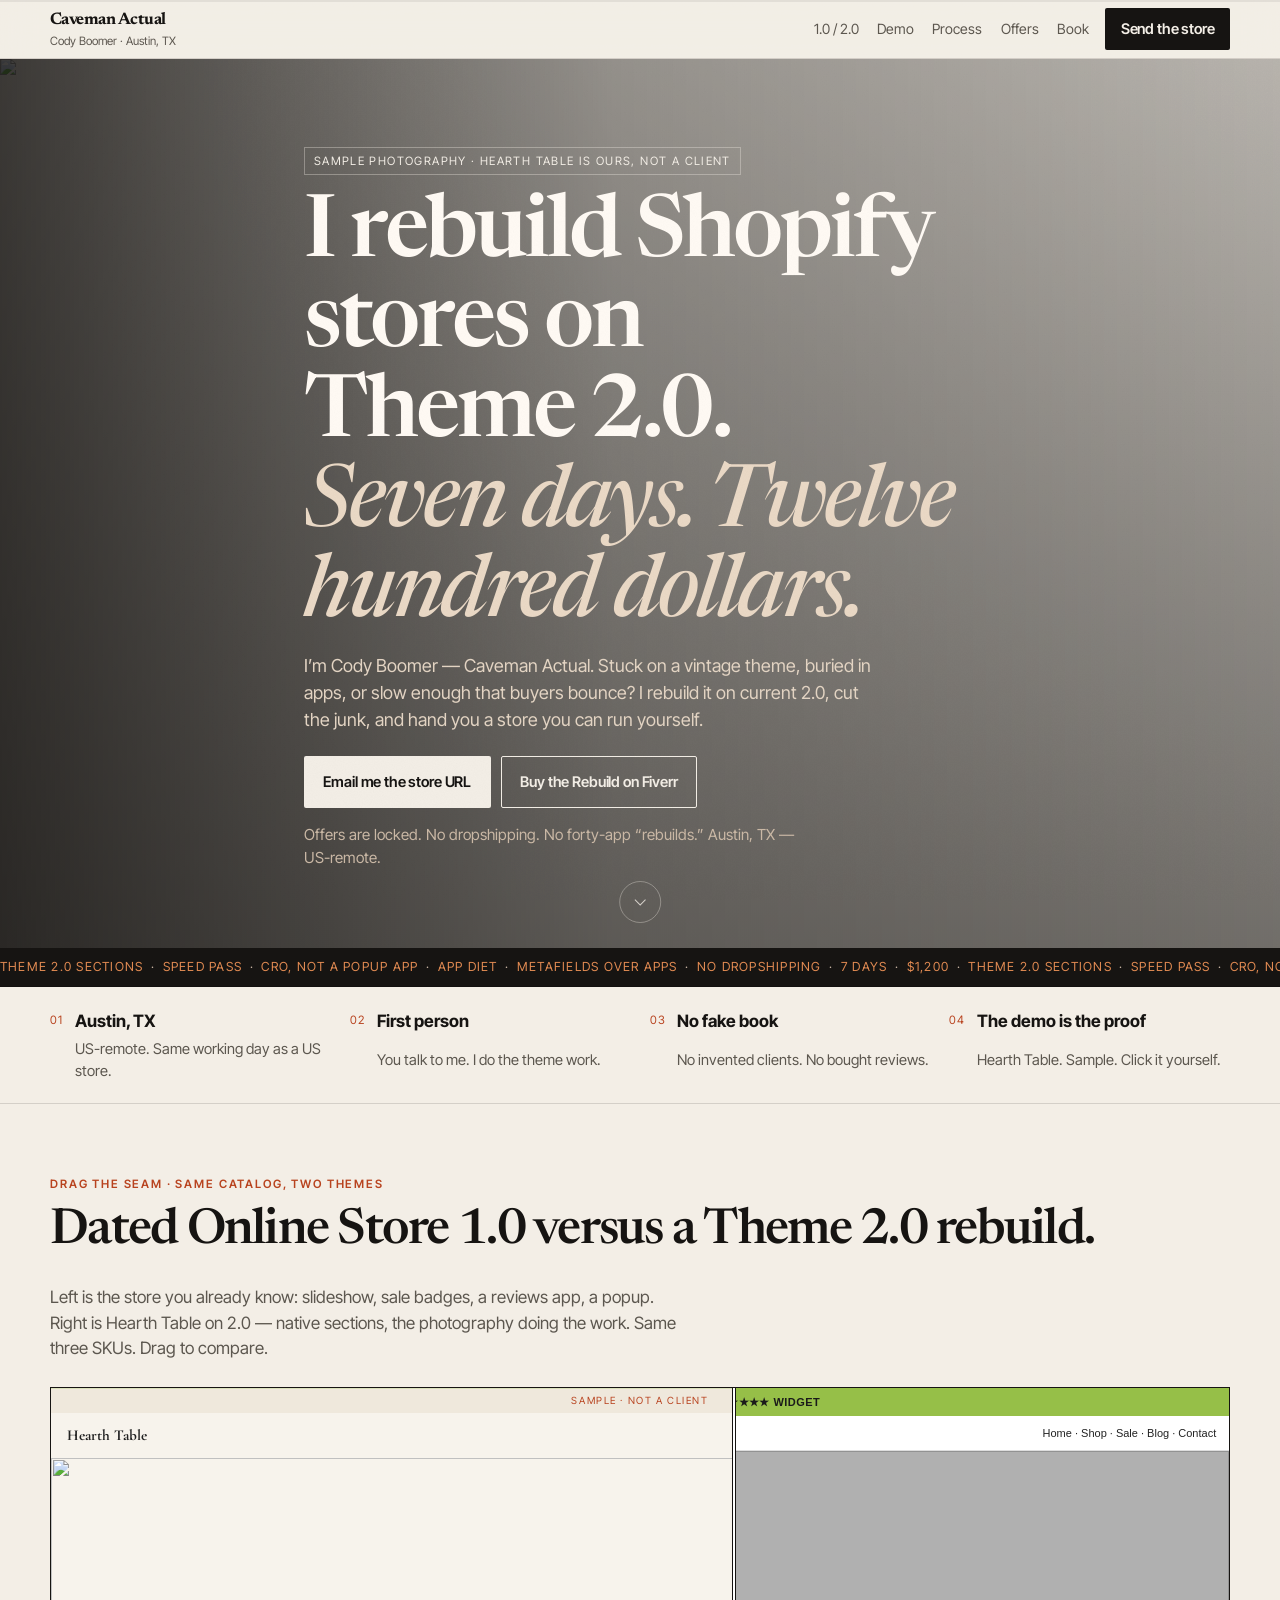
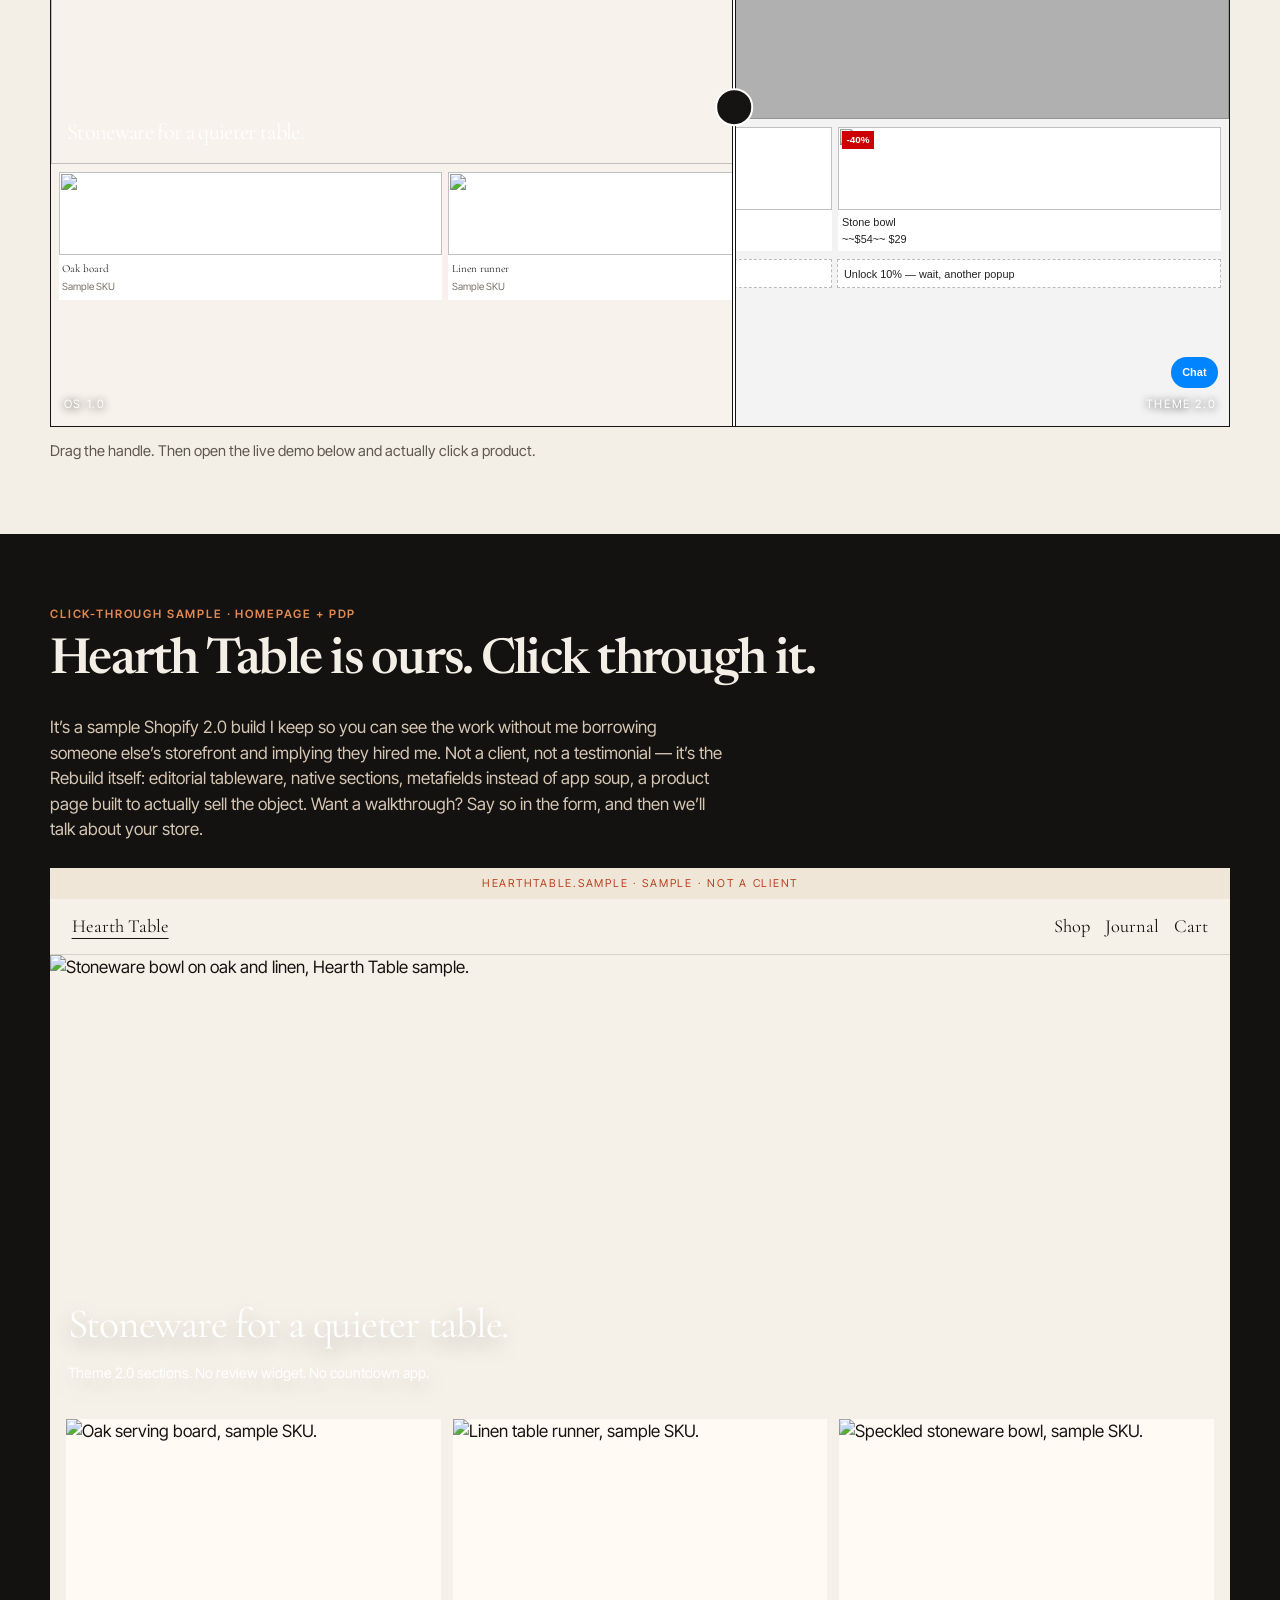
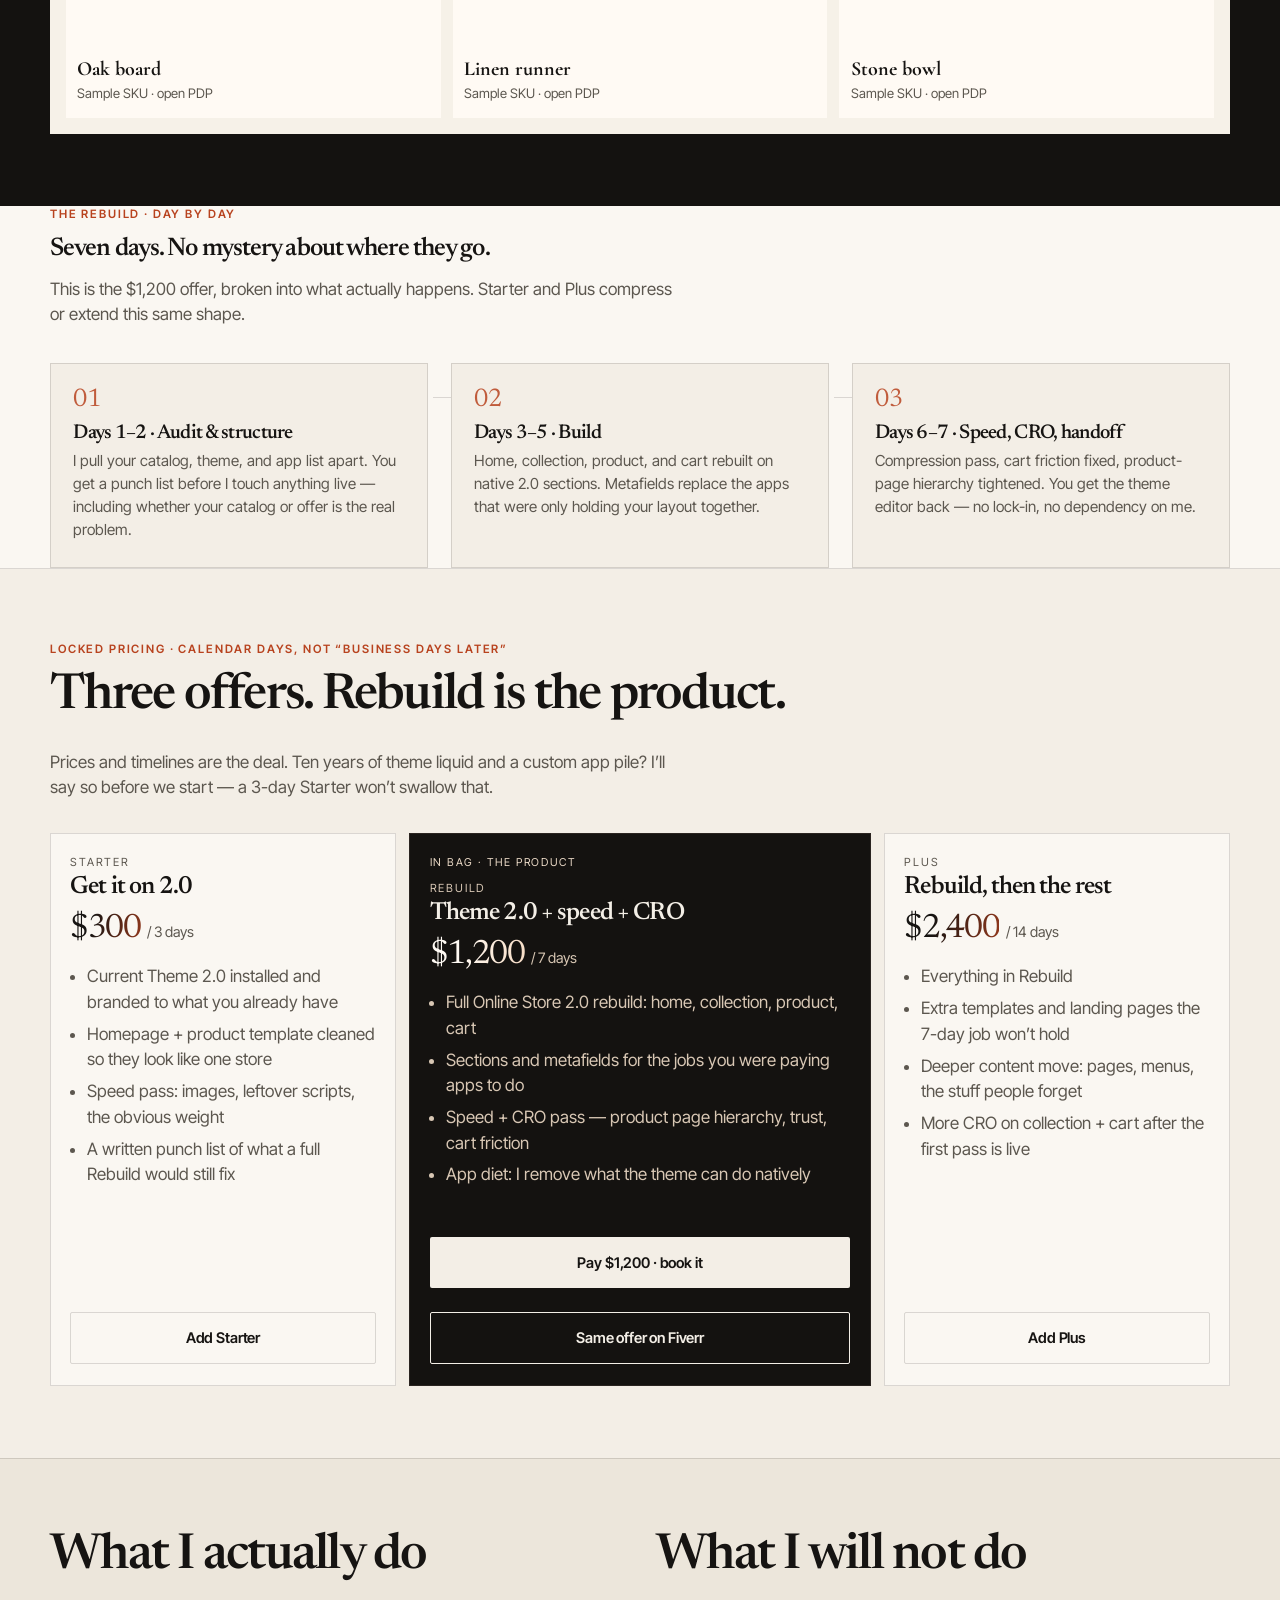
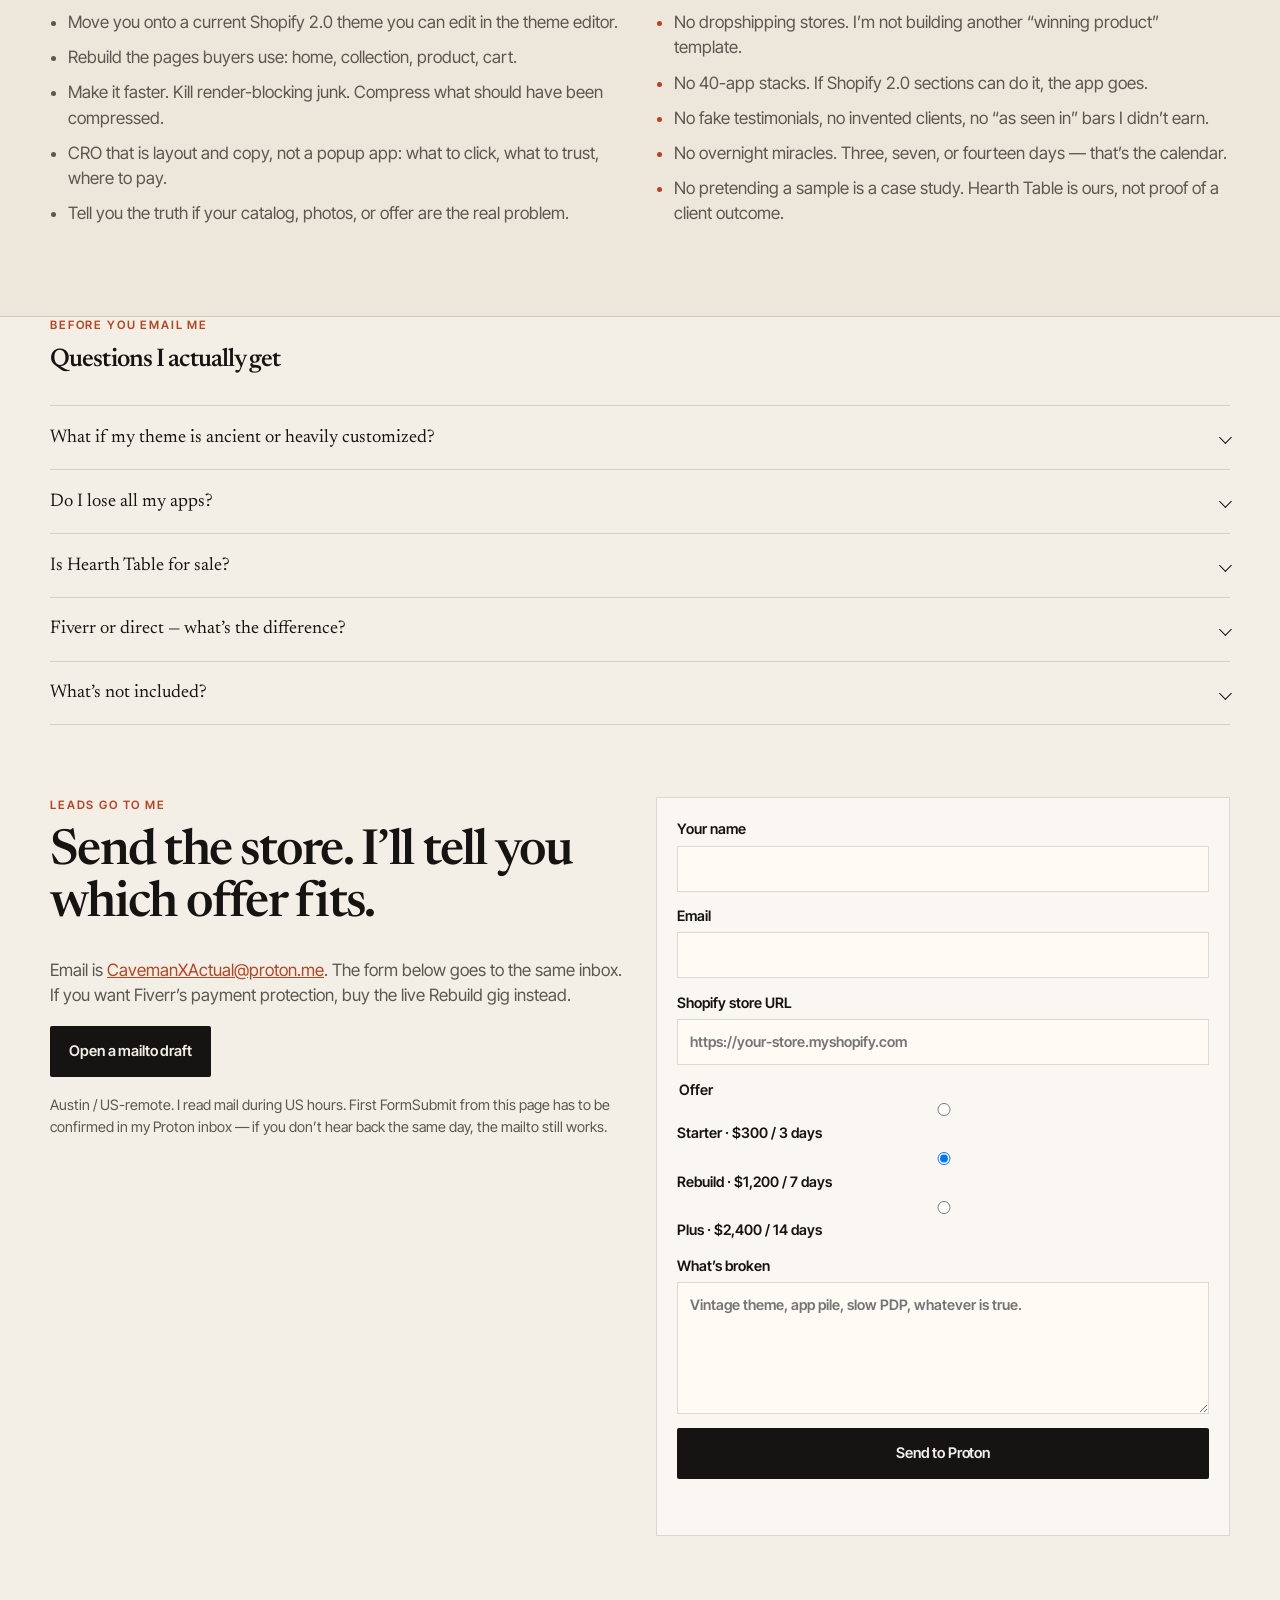
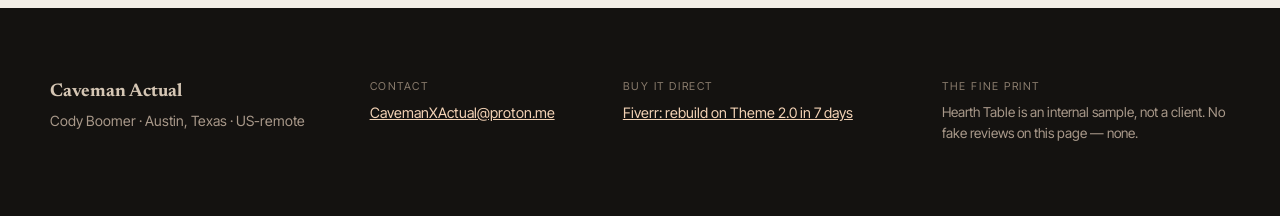
==== index.html @ bfd13c53 "Rebuild landing page: tighten copy, add process/FAQ sections, 2026-style motion and hierarchy - Trim" ====
<!doctype html>
<html lang="en">
  <head>
    <meta charset="UTF-8" />
    <link rel="icon" type="image/svg+xml" href="/favicon.svg" />
    <meta name="viewport" content="width=device-width, initial-scale=1.0" />
    <meta name="theme-color" content="#161412" />
    <link rel="canonical" href="https://whitelight61.github.io/" />
    <meta
      name="description"
      content="Cody Boomer (Caveman Actual) rebuilds Shopify stores on Theme 2.0 from Austin, TX. Starter $300 / 3 days. Rebuild $1,200 / 7 days. Plus $2,400 / 14 days. US-remote."
    />
    <meta name="author" content="Cody Boomer" />
    <meta property="og:title" content="Shopify 2.0 rebuild in 7 days — Cody Boomer" />
    <meta
      property="og:description"
      content="I rebuild Shopify stores on Theme 2.0. Austin / US-remote. Rebuild is $1,200 in 7 days. No dropshipping. No 40-app stacks."
    />
    <meta property="og:type" content="website" />
    <meta property="og:url" content="https://whitelight61.github.io/" />
    <meta property="og:image" content="https://whitelight61.github.io/hearth/hero.jpg" />
    <meta name="twitter:card" content="summary_large_image" />
    <title>Shopify 2.0 rebuild in 7 days — Cody Boomer, Austin</title>
    <link rel="preconnect" href="https://fonts.googleapis.com" />
    <link rel="preconnect" href="https://fonts.gstatic.com" crossorigin />
    <link
      href="https://fonts.googleapis.com/css2?family=Cormorant+Garamond:ital,wght@0,500;0,600;1,500&family=Inter+Tight:ital,wght@0,400;0,500;0,600;0,700;1,400&family=Newsreader:opsz,wght@6..72,480;6..72,560;6..72,650&display=swap"
      rel="stylesheet"
    />
    <script type="module" crossorigin src="/assets/index-PAcFCk8H.js"></script>
    <link rel="stylesheet" crossorigin href="/assets/index-B7Bv2wqq.css" />
    <script type="application/ld+json">
      {
        "@context": "https://schema.org",
        "@type": "Service",
        "serviceType": "Shopify Theme 2.0 rebuild",
        "provider": {
          "@type": "Person",
          "name": "Cody Boomer",
          "alternateName": "Caveman Actual",
          "url": "https://whitelight61.github.io/",
          "email": "CavemanXActual@proton.me",
          "address": { "@type": "PostalAddress", "addressLocality": "Austin", "addressRegion": "TX", "addressCountry": "US" }
        },
        "areaServed": "US",
        "url": "https://whitelight61.github.io/",
        "offers": [
          { "@type": "Offer", "name": "Starter", "price": "300", "priceCurrency": "USD", "description": "Theme 2.0 install and cleanup, 3 days" },
          { "@type": "Offer", "name": "Rebuild", "price": "1200", "priceCurrency": "USD", "description": "Full Theme 2.0 rebuild with speed and CRO pass, 7 days" },
          { "@type": "Offer", "name": "Plus", "price": "2400", "priceCurrency": "USD", "description": "Rebuild plus extra templates and content migration, 14 days" }
        ]
      }
    </script>
  </head>
  <body>
    <div class="progress-rail" aria-hidden="true"><div class="progress-fill" id="progress-fill"></div></div>
    <a class="skip" href="#work">Skip to offer</a>

    <header class="site-header">
      <div class="wrap header-inner">
        <a class="brand" href="#top">
          <strong>Caveman Actual</strong>
          <span>Cody Boomer · Austin, TX</span>
        </a>
        <nav class="nav" aria-label="Page">
          <a href="#compare" data-spy="compare">1.0 / 2.0</a>
          <a href="#hearth" data-spy="hearth">Demo</a>
          <a href="#process" data-spy="process">Process</a>
          <a href="#offers" data-spy="offers">Offers</a>
          <a href="#book" data-spy="book">Book</a>
        </nav>
        <a class="btn btn-solid header-cta magnetic" href="#book">Send the store</a>
      </div>
    </header>

    <main id="top">
      <section class="hero" id="hero-stage">
        <img
          class="hero-photo"
          src="/hearth/hero.jpg"
          alt="Hearth Table sample: speckled stoneware bowl on an oak board with linen. Our 2.0 rebuild, not a client."
          width="1600"
          height="1066"
          fetchpriority="high"
        />
        <div class="hero-shade" aria-hidden="true"></div>
        <div class="hero-spot" aria-hidden="true"></div>
        <div class="wrap hero-copy">
          <p class="chip">Sample photography · Hearth Table is ours, not a client</p>
          <h1>
            I rebuild Shopify stores on Theme&nbsp;2.0.
            <em>Seven days. Twelve hundred dollars.</em>
          </h1>
          <p class="lede">
            I’m Cody Boomer — Caveman Actual. Stuck on a vintage theme, buried in
            apps, or slow enough that buyers bounce? I rebuild it on current 2.0,
            cut the junk, and hand you a store you can run yourself.
          </p>
          <div class="hero-actions">
            <a class="btn btn-solid magnetic" href="#book">Email me the store URL</a>
            <a
              class="btn btn-ghost magnetic"
              href="https://www.fiverr.com/caveman_actual/rebuild-your-shopify-store-on-theme-20-with-speed-and-cro-in-7-days"
              rel="noopener noreferrer"
              target="_blank"
              >Buy the Rebuild on Fiverr</a
            >
          </div>
          <p class="hero-note">
            Offers are locked. No dropshipping. No forty-app “rebuilds.”
            Austin, TX — US-remote.
          </p>
        </div>
        <button type="button" class="hero-scroll" data-scroll-to="#strip-facts" aria-label="Scroll to facts">
          <span></span>
        </button>
      </section>

      <div class="marquee" aria-hidden="true">
        <div class="marquee-track">
          <span>Theme 2.0 sections</span><span>·</span><span>speed pass</span><span>·</span>
          <span>CRO, not a popup app</span><span>·</span><span>app diet</span><span>·</span>
          <span>metafields over apps</span><span>·</span><span>no dropshipping</span><span>·</span>
          <span>7 days</span><span>·</span><span>$1,200</span><span>·</span>
          <span>Theme 2.0 sections</span><span>·</span><span>speed pass</span><span>·</span>
          <span>CRO, not a popup app</span><span>·</span><span>app diet</span><span>·</span>
          <span>metafields over apps</span><span>·</span><span>no dropshipping</span><span>·</span>
          <span>7 days</span><span>·</span><span>$1,200</span><span>·</span>
        </div>
      </div>

      <section id="strip-facts" class="strip rise" aria-label="Facts">
        <div class="wrap strip-grid">
          <p><strong>Austin, TX</strong><span>US-remote. Same working day as a US store.</span></p>
          <p><strong>First person</strong><span>You talk to me. I do the theme work.</span></p>
          <p><strong>No fake book</strong><span>No invented clients. No bought reviews.</span></p>
          <p><strong>The demo is the proof</strong><span>Hearth Table. Sample. Click it yourself.</span></p>
        </div>
      </section>

      <section id="compare" class="compare rise">
        <div class="wrap">
          <p class="eyebrow">Drag the seam · same catalog, two themes</p>
          <h2>Dated Online Store 1.0 versus a Theme 2.0 rebuild.</h2>
          <p class="section-lede">
            Left is the store you already know: slideshow, sale badges, a reviews
            app, a popup. Right is Hearth Table on 2.0 — native sections, the
            photography doing the work. Same three SKUs. Drag to compare.
          </p>
        </div>

        <div class="wrap">
          <div class="split-frame" id="split-frame" style="--pos: 58%">
            <div class="pane pane-old" aria-hidden="true">
              <div class="os1">
                <div class="os1-marquee">FREE SHIPPING · SALE · INSTALL OUR APP · ★★★★★ WIDGET</div>
                <div class="os1-bar">
                  <b>HEARTH TABLE</b>
                  <span>Home · Shop · Sale · Blog · Contact</span>
                </div>
                <div class="os1-slide">
                  <img src="/hearth/hero.jpg" alt="" width="1600" height="1066" loading="lazy" />
                  <div class="os1-slide-copy">
                    <p>BIGGEST SALE OF THE YEAR</p>
                    <button type="button" tabindex="-1">SHOP NOW</button>
                  </div>
                  <span class="os1-dots">● ○ ○</span>
                </div>
                <div class="os1-grid">
                  <figure><img src="/hearth/board.jpg" alt="" width="800" height="533" loading="lazy" /><i>SALE</i><figcaption>Oak board<br />~~$88~~ $49</figcaption></figure>
                  <figure><img src="/hearth/runner.jpg" alt="" width="800" height="533" loading="lazy" /><i>SALE</i><figcaption>Linen runner<br />~~$64~~ $32</figcaption></figure>
                  <figure><img src="/hearth/bowl.jpg" alt="" width="720" height="720" loading="lazy" /><i>-40%</i><figcaption>Stone bowl<br />~~$54~~ $29</figcaption></figure>
                </div>
                <div class="os1-apps">
                  <div class="os1-reviews">★★★★★ Reviews app</div>
                  <div class="os1-count">Sale ends in 00:00:00</div>
                  <div class="os1-popup">Unlock 10% — wait, another popup</div>
                </div>
                <div class="os1-chat" aria-hidden="true">Chat</div>
              </div>
            </div>
            <div class="pane pane-new" aria-hidden="true">
              <div class="os2">
                <div class="os2-sample">SAMPLE · NOT A CLIENT</div>
                <div class="os2-bar">
                  <b>Hearth Table</b>
                  <span>Shop · Journal · Cart</span>
                </div>
                <div class="os2-hero">
                  <img src="/hearth/hero.jpg" alt="" width="1600" height="1066" loading="lazy" />
                  <p>Stoneware for a quieter table.</p>
                </div>
                <div class="os2-grid">
                  <figure><img src="/hearth/board.jpg" alt="" width="800" height="533" loading="lazy" /><figcaption>Oak board<span>Sample SKU</span></figcaption></figure>
                  <figure><img src="/hearth/runner.jpg" alt="" width="800" height="533" loading="lazy" /><figcaption>Linen runner<span>Sample SKU</span></figcaption></figure>
                  <figure><img src="/hearth/bowl.jpg" alt="" width="720" height="720" loading="lazy" /><figcaption>Stone bowl<span>Sample SKU</span></figcaption></figure>
                </div>
              </div>
            </div>
            <input
              id="split-range"
              type="range"
              min="8"
              max="92"
              value="58"
              aria-label="Reveal Theme 2.0 over a dated Online Store 1.0 layout"
            />
            <div class="split-grip" aria-hidden="true"></div>
            <p class="split-tags"><span>OS 1.0</span><span>Theme 2.0</span></p>
          </div>
          <p class="split-hint">Drag the handle. Then open the live demo below and actually click a product.</p>
        </div>
      </section>

      <section id="hearth" class="demo rise">
        <div class="wrap demo-head">
          <p class="eyebrow">Click-through sample · homepage + PDP</p>
          <h2>Hearth Table is ours. Click through it.</h2>
          <p>
            It’s a sample Shopify 2.0 build I keep so you can see the work without
            me borrowing someone else’s storefront and implying they hired me. Not
            a client, not a testimonial — it’s the Rebuild itself: editorial
            tableware, native sections, metafields instead of app soup, a product
            page built to actually sell the object. Want a walkthrough? Say so in
            the form, and then we’ll talk about your store.
          </p>
        </div>

        <div class="wrap">
          <div class="ht" id="ht-stage">
            <div class="ht-chrome">
              <p class="ht-flag">hearthtable.sample · SAMPLE · NOT A CLIENT</p>
              <div class="ht-nav">
                <button type="button" class="is-on" data-ht="home" data-ht-nav="home">Hearth Table</button>
                <div>
                  <button type="button" data-ht="home" data-ht-nav="home">Shop</button>
                  <span>Journal</span>
                  <span>Cart</span>
                </div>
              </div>
            </div>

            <div class="ht-view is-on" data-view="home">
              <div class="ht-home-hero">
                <img src="/hearth/hero.jpg" alt="Stoneware bowl on oak and linen, Hearth Table sample." width="1600" height="1066" loading="lazy" />
                <div>
                  <p>Stoneware for a quieter table.</p>
                  <small>Theme 2.0 sections. No review widget. No countdown app.</small>
                </div>
              </div>
              <div class="ht-cards">
                <button type="button" class="ht-card" data-ht="board">
                  <img src="/hearth/board.jpg" alt="Oak serving board, sample SKU." width="800" height="533" loading="lazy" />
                  <b>Oak board</b>
                  <em>Sample SKU · open PDP</em>
                </button>
                <button type="button" class="ht-card" data-ht="runner">
                  <img src="/hearth/runner.jpg" alt="Linen table runner, sample SKU." width="800" height="533" loading="lazy" />
                  <b>Linen runner</b>
                  <em>Sample SKU · open PDP</em>
                </button>
                <button type="button" class="ht-card" data-ht="bowl">
                  <img src="/hearth/bowl.jpg" alt="Speckled stoneware bowl, sample SKU." width="720" height="720" loading="lazy" />
                  <b>Stone bowl</b>
                  <em>Sample SKU · open PDP</em>
                </button>
              </div>
            </div>

            <div class="ht-view" data-view="board">
              <button type="button" class="ht-back" data-ht="home">← Shop</button>
              <div class="ht-pdp">
                <div class="ht-gallery">
                  <img src="/hearth/board.jpg" alt="Oak serving board, sample." width="800" height="533" loading="lazy" />
                  <img src="/hearth/detail.jpg" alt="Oak grain against linen, sample detail." width="800" height="533" loading="lazy" />
                </div>
                <div class="ht-buy">
                  <p class="ht-flag">Sample SKU · not for sale</p>
                  <h3>Oak board</h3>
                  <p>Thick pale oak. Oil finish. The object, then the linen, then the table — metafields for material and care instead of an app.</p>
                  <button type="button" class="btn btn-solid" data-ht-cart>Add to cart</button>
                </div>
              </div>
            </div>

            <div class="ht-view" data-view="runner">
              <button type="button" class="ht-back" data-ht="home">← Shop</button>
              <div class="ht-pdp">
                <div class="ht-gallery">
                  <img src="/hearth/runner.jpg" alt="Linen runner, sample." width="800" height="533" loading="lazy" />
                  <img src="/hearth/detail.jpg" alt="Linen weave, sample detail." width="800" height="533" loading="lazy" />
                </div>
                <div class="ht-buy">
                  <p class="ht-flag">Sample SKU · not for sale</p>
                  <h3>Linen runner</h3>
                  <p>Oatmeal flax, a visible weave, hemmed. A 2.0 section, not a page-builder block with six apps hanging off it.</p>
                  <button type="button" class="btn btn-solid" data-ht-cart>Add to cart</button>
                </div>
              </div>
            </div>

            <div class="ht-view" data-view="bowl">
              <button type="button" class="ht-back" data-ht="home">← Shop</button>
              <div class="ht-pdp">
                <div class="ht-gallery">
                  <img src="/hearth/bowl.jpg" alt="Speckled stoneware bowl, sample." width="720" height="720" loading="lazy" />
                  <img src="/hearth/detail.jpg" alt="Glaze detail, sample." width="800" height="533" loading="lazy" />
                </div>
                <div class="ht-buy">
                  <p class="ht-flag">Sample SKU · not for sale</p>
                  <h3>Stone bowl</h3>
                  <p>Ash glaze, iron specks, a rim you can feel. Product page hierarchy without a reviews app or a fake countdown.</p>
                  <button type="button" class="btn btn-solid" data-ht-cart>Add to cart</button>
                </div>
              </div>
            </div>
            <p class="ht-note" id="ht-note" hidden></p>
          </div>
        </div>
      </section>

      <section id="process" class="process rise">
        <div class="wrap">
          <p class="eyebrow">The Rebuild · day by day</p>
          <h2>Seven days. No mystery about where they go.</h2>
          <p class="section-lede">
            This is the $1,200 offer, broken into what actually happens. Starter
            and Plus compress or extend this same shape.
          </p>
        </div>
        <div class="wrap">
          <ol class="steps">
            <li class="step">
              <span class="step-n">01</span>
              <h3>Days 1–2 · Audit &amp; structure</h3>
              <p>I pull your catalog, theme, and app list apart. You get a punch list before I touch anything live — including whether your catalog or offer is the real problem.</p>
            </li>
            <li class="step">
              <span class="step-n">02</span>
              <h3>Days 3–5 · Build</h3>
              <p>Home, collection, product, and cart rebuilt on native 2.0 sections. Metafields replace the apps that were only holding your layout together.</p>
            </li>
            <li class="step">
              <span class="step-n">03</span>
              <h3>Days 6–7 · Speed, CRO, handoff</h3>
              <p>Compression pass, cart friction fixed, product-page hierarchy tightened. You get the theme editor back — no lock-in, no dependency on me.</p>
            </li>
          </ol>
        </div>
      </section>

      <section id="offers" class="offers rise">
        <div class="wrap">
          <p class="eyebrow">Locked pricing · calendar days, not “business days later”</p>
          <h2>Three offers. Rebuild is the product.</h2>
          <p class="section-lede">
            Prices and timelines are the deal. Ten years of theme liquid and a
            custom app pile? I’ll say so before we start — a 3-day Starter won’t
            swallow that.
          </p>

          <div class="bag">
            <article class="sku" data-offer="Starter · $300 / 3 days">
              <header>
                <p class="sku-kicker">Starter</p>
                <h3>Get it on 2.0</h3>
                <p class="price"><span>$300</span><small>/ 3 days</small></p>
              </header>
              <ul>
                <li>Current Theme 2.0 installed and branded to what you already have</li>
                <li>Homepage + product template cleaned so they look like one store</li>
                <li>Speed pass: images, leftover scripts, the obvious weight</li>
                <li>A written punch list of what a full Rebuild would still fix</li>
              </ul>
              <a class="btn btn-line" href="#book" data-offer="Starter · $300 / 3 days">Add Starter</a>
            </article>

            <article class="sku is-picked" id="work" data-offer="Rebuild · $1,200 / 7 days">
              <p class="sku-badge">In bag · the product</p>
              <header>
                <p class="sku-kicker">Rebuild</p>
                <h3>Theme 2.0 + speed + CRO</h3>
                <p class="price"><span>$1,200</span><small>/ 7 days</small></p>
              </header>
              <ul>
                <li>Full Online Store 2.0 rebuild: home, collection, product, cart</li>
                <li>Sections and metafields for the jobs you were paying apps to do</li>
                <li>Speed + CRO pass — product page hierarchy, trust, cart friction</li>
                <li>App diet: I remove what the theme can do natively</li>
              </ul>
              <div class="sku-pay">
                <a class="btn btn-solid magnetic" href="#book" data-offer="Rebuild · $1,200 / 7 days">Pay $1,200 · book it</a>
                <a
                  class="btn btn-ghost"
                  href="https://www.fiverr.com/caveman_actual/rebuild-your-shopify-store-on-theme-20-with-speed-and-cro-in-7-days"
                  rel="noopener noreferrer"
                  target="_blank"
                  >Same offer on Fiverr</a
                >
              </div>
            </article>

            <article class="sku" data-offer="Plus · $2,400 / 14 days">
              <header>
                <p class="sku-kicker">Plus</p>
                <h3>Rebuild, then the rest</h3>
                <p class="price"><span>$2,400</span><small>/ 14 days</small></p>
              </header>
              <ul>
                <li>Everything in Rebuild</li>
                <li>Extra templates and landing pages the 7-day job won’t hold</li>
                <li>Deeper content move: pages, menus, the stuff people forget</li>
                <li>More CRO on collection + cart after the first pass is live</li>
              </ul>
              <a class="btn btn-line" href="#book" data-offer="Plus · $2,400 / 14 days">Add Plus</a>
            </article>
          </div>
        </div>
      </section>

      <section class="rules rise">
        <div class="wrap rules-grid">
          <div>
            <h2>What I actually do</h2>
            <ul class="plain">
              <li>Move you onto a current Shopify 2.0 theme you can edit in the theme editor.</li>
              <li>Rebuild the pages buyers use: home, collection, product, cart.</li>
              <li>Make it faster. Kill render-blocking junk. Compress what should have been compressed.</li>
              <li>CRO that is layout and copy, not a popup app: what to click, what to trust, where to pay.</li>
              <li>Tell you the truth if your catalog, photos, or offer are the real problem.</li>
            </ul>
          </div>
          <div>
            <h2>What I will not do</h2>
            <ul class="plain no">
              <li>No dropshipping stores. I’m not building another “winning product” template.</li>
              <li>No 40-app stacks. If Shopify 2.0 sections can do it, the app goes.</li>
              <li>No fake testimonials, no invented clients, no “as seen in” bars I didn’t earn.</li>
              <li>No overnight miracles. Three, seven, or fourteen days — that’s the calendar.</li>
              <li>No pretending a sample is a case study. Hearth Table is ours, not proof of a client outcome.</li>
            </ul>
          </div>
        </div>
      </section>

      <section id="faq" class="faq rise">
        <div class="wrap">
          <p class="eyebrow">Before you email me</p>
          <h2>Questions I actually get</h2>
          <div class="faq-list">
            <details class="faq-item">
              <summary><span>What if my theme is ancient or heavily customized?</span><i aria-hidden="true"></i></summary>
              <p>Say so in the form. If it’s a decade of custom liquid and legacy apps, Starter won’t cover it — I’ll tell you that up front and point you at Plus, or tell you honestly to walk.</p>
            </details>
            <details class="faq-item">
              <summary><span>Do I lose all my apps?</span><i aria-hidden="true"></i></summary>
              <p>Only the ones the 2.0 theme can do natively — sliders, basic upsells, layout hacks. Anything doing real work, like subscriptions or live inventory, stays exactly where it is.</p>
            </details>
            <details class="faq-item">
              <summary><span>Is Hearth Table for sale?</span><i aria-hidden="true"></i></summary>
              <p>No. It’s our internal sample, not a live store. Click through it all you want — you can’t check out with the bowl.</p>
            </details>
            <details class="faq-item">
              <summary><span>Fiverr or direct — what’s the difference?</span><i aria-hidden="true"></i></summary>
              <p>Same price, same work, same seven days. Fiverr gives you their payment protection and messaging. Direct means the email goes straight to my Proton inbox and we skip Fiverr’s order flow.</p>
            </details>
            <details class="faq-item">
              <summary><span>What’s not included?</span><i aria-hidden="true"></i></summary>
              <p>New photography, copywriting, or a custom app I’d have to build from scratch. I rebuild the theme layer — home, collection, product, cart — and cut what’s slowing it down.</p>
            </details>
          </div>
        </div>
      </section>

      <section id="book" class="book rise">
        <div class="wrap book-grid">
          <div>
            <p class="eyebrow">Leads go to me</p>
            <h2>Send the store. I’ll tell you which offer fits.</h2>
            <p class="section-lede">
              Email is
              <a href="mailto:CavemanXActual@proton.me?subject=Shopify%202.0%20rebuild%20lead"
                >CavemanXActual@proton.me</a
              >.
              The form below goes to the same inbox. If you want Fiverr’s payment
              protection, buy the live Rebuild gig instead.
            </p>
            <p>
              <a
                class="btn btn-solid"
                href="mailto:CavemanXActual@proton.me?subject=Shopify%202.0%20rebuild%20lead&body=Name%3A%0AStore%20URL%3A%0AOffer%3A%20Rebuild%20%241%2C200%20%2F%207%20days%0AWhat%27s%20broken%3A%0A"
                >Open a mailto draft</a
              >
            </p>
            <p class="fine">
              Austin / US-remote. I read mail during US hours. First FormSubmit from this
              page has to be confirmed in my Proton inbox — if you don’t hear back the
              same day, the mailto still works.
            </p>
          </div>

          <form
            class="lead-form"
            id="lead-form"
            action="https://formsubmit.co/CavemanXActual@proton.me"
            method="POST"
          >
            <input type="hidden" name="_subject" value="Shopify 2.0 rebuild lead" />
            <input type="hidden" name="_template" value="table" />
            <input type="hidden" name="_captcha" value="false" />
            <input type="hidden" name="_honey" tabindex="-1" autocomplete="off" class="hp" />
            <input type="text" name="_gotcha" class="hp" tabindex="-1" autocomplete="off" aria-hidden="true" />

            <label>
              Your name
              <input type="text" name="name" required maxlength="120" autocomplete="name" />
            </label>
            <label>
              Email
              <input type="email" name="email" required maxlength="200" autocomplete="email" />
            </label>
            <label>
              Shopify store URL
              <input
                type="url"
                name="store_url"
                required
                maxlength="300"
                placeholder="https://your-store.myshopify.com"
                inputmode="url"
              />
            </label>
            <fieldset>
              <legend>Offer</legend>
              <label class="choice"
                ><input type="radio" name="offer" value="Starter · $300 / 3 days" /> Starter · $300 / 3 days</label
              >
              <label class="choice"
                ><input type="radio" name="offer" value="Rebuild · $1,200 / 7 days" checked />
                Rebuild · $1,200 / 7 days</label
              >
              <label class="choice"
                ><input type="radio" name="offer" value="Plus · $2,400 / 14 days" /> Plus · $2,400 / 14 days</label
              >
            </fieldset>
            <label>
              What’s broken
              <textarea
                name="whats_broken"
                required
                maxlength="2000"
                rows="5"
                placeholder="Vintage theme, app pile, slow PDP, whatever is true."
              ></textarea>
            </label>
            <button class="btn btn-solid magnetic" type="submit">Send to Proton</button>
            <p class="form-status" id="form-status" role="status" aria-live="polite"></p>
          </form>
        </div>
      </section>
    </main>

    <footer class="site-footer">
      <div class="wrap footer-grid">
        <div class="footer-brand">
          <strong>Caveman Actual</strong>
          <p>Cody Boomer · Austin, Texas · US-remote</p>
        </div>
        <div class="footer-col">
          <p class="footer-h">Contact</p>
          <a href="mailto:CavemanXActual@proton.me">CavemanXActual@proton.me</a>
        </div>
        <div class="footer-col">
          <p class="footer-h">Buy it direct</p>
          <a
            href="https://www.fiverr.com/caveman_actual/rebuild-your-shopify-store-on-theme-20-with-speed-and-cro-in-7-days"
            rel="noopener noreferrer"
            target="_blank"
            >Fiverr: rebuild on Theme 2.0 in 7 days</a
          >
        </div>
        <div class="footer-col">
          <p class="footer-h">The fine print</p>
          <p class="footer-fine">Hearth Table is an internal sample, not a client. No fake reviews on this page — none.</p>
        </div>
      </div>
    </footer>

    <div class="dock">
      <a href="#book">Book · $1,200</a>
      <a
        href="https://www.fiverr.com/caveman_actual/rebuild-your-shopify-store-on-theme-20-with-speed-and-cro-in-7-days"
        rel="noopener noreferrer"
        target="_blank"
        >Fiverr</a
      >
    </div>
  </body>
</html>
---- assets/index-B7Bv2wqq.css ----
:root{--ink:#161412;--muted:#5c574f;--paper:#f3eee6;--sheet:#faf7f2;--line:#16141224;--accent:#b8431f;--accent-2:#d1562c;--invert:#141210;--invert-fg:#f3eee6;--serif:"Newsreader", "Iowan Old Style", Palatino, serif;--sans:"Inter Tight", system-ui, sans-serif;--ht:"Cormorant Garamond", Palatino, serif;--wrap:1180px}*{box-sizing:border-box}html{scroll-behavior:smooth}body{color:var(--ink);background:var(--paper);font-family:var(--sans);text-rendering:optimizelegibility;margin:0;font-size:17px;line-height:1.5}img{max-width:100%;height:auto;display:block}a{color:inherit}button,input,textarea{font:inherit}h1,h2,h3{font-family:var(--serif);letter-spacing:-.035em;margin:0 0 .55em;font-weight:560;line-height:1.04}p,ul{margin:0 0 1em}.wrap{width:min(calc(100% - 2rem), var(--wrap));margin-inline:auto}.skip{background:var(--ink);color:var(--paper);z-index:30;padding:.5rem .8rem;position:absolute;top:-3rem;left:.75rem}.skip:focus{top:.75rem}.eyebrow{letter-spacing:.16em;text-transform:uppercase;color:var(--accent);margin-bottom:.8rem;font-size:.72rem;font-weight:600}.section-lede{max-width:40rem;color:var(--muted)}.chip{letter-spacing:.12em;text-transform:uppercase;border:1px solid #f3eee659;margin-bottom:1rem;padding:.28rem .55rem;font-size:.72rem;display:inline-block}.btn{letter-spacing:-.01em;cursor:pointer;color:inherit;background:0 0;border:1px solid #0000;border-radius:2px;justify-content:center;align-items:center;gap:.4rem;padding:.85rem 1.15rem;font-size:.92rem;font-weight:600;text-decoration:none;display:inline-flex}.btn-solid{background:var(--ink);color:var(--paper)}.btn-solid:hover{background:#000}.btn-ghost{border-color:currentColor}.btn-line{border-color:var(--line)}.btn-line:hover{border-color:var(--ink)}.site-header{z-index:20;background:color-mix(in srgb, var(--paper) 86%, transparent);-webkit-backdrop-filter:blur(16px);backdrop-filter:blur(16px);border-bottom:1px solid var(--line);position:sticky;top:0}.header-inner{align-items:center;gap:1rem;min-height:3.6rem;display:flex}.brand{flex-direction:column;min-width:0;text-decoration:none;display:flex}.brand strong{font-family:var(--serif);letter-spacing:-.03em;font-size:1.05rem}.brand span{color:var(--muted);font-size:.72rem}.nav{gap:1.15rem;margin-left:auto;font-size:.88rem;display:none}.nav a{color:var(--muted);text-decoration:none}.nav a:hover{color:var(--ink)}.header-cta{margin-left:auto;padding:.55rem .9rem}@media (width>=840px){.nav{display:flex}.header-cta{margin-left:0}}.hero{min-height:min(92vh,58rem);color:var(--paper);align-items:end;display:grid;position:relative;overflow:hidden}.hero-photo{object-fit:cover;object-position:68% 50%;width:100%;height:100%;position:absolute;inset:0}.hero-shade{background:linear-gradient(90deg,#141210c7 0%,#14121047 48%,#14121014 100%),linear-gradient(#14121033,#1412108c);position:absolute;inset:0}.hero-copy{max-width:42rem;padding:5.5rem 0 4rem;position:relative}.hero h1{color:#fffaf4;margin-bottom:.8rem;font-size:clamp(2.6rem,7.2vw,5.4rem)}.hero h1 em{color:#ead9c6;font-style:italic;font-weight:480;display:block}.lede{color:#e4d5c4;max-width:36rem;font-size:1.12rem}.hero-actions{flex-wrap:wrap;gap:.65rem;margin:1.4rem 0 1rem;display:flex}.hero .btn-solid{background:var(--paper);color:var(--ink)}.hero .btn-ghost{color:var(--paper)}.hero-note{color:#cbb9a6;max-width:32rem;font-size:.95rem}.strip{border-bottom:1px solid var(--line)}.strip-grid{counter-reset:n;gap:1.2rem;padding:1.35rem 0;display:grid}.strip-grid p{grid-template-columns:auto 1fr;gap:.2rem .75rem;margin:0;display:grid}.strip-grid p:before{counter-increment:n;content:counter(n, decimal-leading-zero);letter-spacing:.08em;color:var(--accent);padding-top:.2rem;font-size:.72rem}.strip-grid strong,.strip-grid span{grid-column:2}.strip-grid span{color:var(--muted);font-size:.92rem}@media (width>=800px){.strip-grid{grid-template-columns:repeat(4,1fr)}}.compare,.demo,.offers,.rules,.book{padding:4.5rem 0}.compare h2,.demo h2,.offers h2,.rules h2,.book h2{font-size:clamp(1.9rem,4vw,3.1rem)}.split-frame{--pos:58%;border:1px solid var(--ink);background:#1a1714;height:min(72vh,40rem);margin-top:1.6rem;position:relative;overflow:hidden}.pane{pointer-events:none;position:absolute;inset:0;overflow:hidden}.pane-new{clip-path:inset(0 calc(100% - var(--pos)) 0 0)}.split-frame input[type=range]{opacity:0;cursor:ew-resize;z-index:5;width:100%;height:100%;margin:0;position:absolute;inset:0}.split-grip{top:0;bottom:0;left:var(--pos);z-index:4;pointer-events:none;background:#fff;width:2px;position:absolute;transform:translate(-1px);box-shadow:0 0 0 1px #141210}.split-grip:after{content:"";background:var(--ink);border:2px solid #fff;border-radius:50%;width:2.1rem;height:2.1rem;position:absolute;top:50%;left:50%;transform:translate(-50%,-50%)}.split-tags{z-index:4;pointer-events:none;letter-spacing:.14em;text-transform:uppercase;color:#fff;text-shadow:0 1px 8px #000;justify-content:space-between;margin:0;font-size:.72rem;display:flex;position:absolute;bottom:.8rem;left:.8rem;right:.8rem}.split-hint{color:var(--muted);margin:.8rem 0 0;font-size:.92rem}.os1,.os2{color:#222;background:#fff;height:100%;font-size:11px}.os1{background:#f3f3f3;font-family:Arial,Helvetica,sans-serif}.os1-marquee{color:#1a1a1a;text-align:center;letter-spacing:.04em;background:#96bf48;padding:.35rem;font-weight:700}.os1-bar{background:#fff;border-bottom:1px solid #ddd;justify-content:space-between;padding:.55rem .8rem;display:flex}.os1-slide{height:42%;position:relative;overflow:hidden}.os1-slide img{object-fit:cover;filter:contrast(1.15)saturate(1.2);width:100%;height:100%}.os1-slide-copy{text-align:center;color:#fff;letter-spacing:.08em;background:#00000047;place-content:center;font-weight:800;display:grid;position:absolute;inset:0}.os1-slide-copy button{background:#96bf48;border:0;margin:.4rem auto 0;padding:.35rem .8rem;font-weight:800}.os1-dots{color:#fff;position:absolute;bottom:.4rem;left:50%;transform:translate(-50%)}.os1-grid,.os2-grid{grid-template-columns:repeat(3,1fr);gap:.4rem;padding:.5rem;display:grid}.os1-grid figure,.os2-grid figure{background:#fff;margin:0;position:relative}.os1-grid img,.os2-grid img{object-fit:cover;width:100%;height:5.2rem}.os1-grid i{color:#fff;background:#c00;padding:.1rem .28rem;font-size:.62rem;font-style:normal;font-weight:800;position:absolute;top:.25rem;left:.25rem}.os1-grid figcaption{padding:.25rem;font-size:.68rem}.os1-apps{gap:.35rem;padding:0 .5rem .5rem;font-size:.68rem;display:flex}.os1-reviews,.os1-count,.os1-popup{background:#fff;border:1px dashed #bbb;flex:1;padding:.35rem}.os1-chat{color:#fff;background:#0084ff;border-radius:999px;padding:.45rem .7rem;font-weight:700;position:absolute;bottom:2.4rem;right:.7rem}.os2{font-family:var(--ht);background:#f7f3ec}.os2-sample{text-align:center;font-family:var(--sans);letter-spacing:.16em;color:var(--accent);background:#efe8dc;padding:.3rem;font-size:.62rem}.os2-bar{justify-content:space-between;padding:.7rem 1rem;font-size:.95rem;display:flex}.os2-hero{height:48%;position:relative;overflow:hidden}.os2-hero img{object-fit:cover;width:100%;height:100%}.os2-hero p{color:#fff;letter-spacing:-.03em;margin:0;font-size:1.4rem;position:absolute;bottom:1rem;left:1rem}.os2-grid figcaption{flex-direction:column;gap:.1rem;padding:.35rem .2rem;display:flex}.os2-grid span{font-family:var(--sans);color:#7a7368;font-size:.62rem}.demo{background:var(--invert);color:var(--invert-fg)}.demo .eyebrow{color:#e08a52}.demo-head p{color:#d5c6b4;max-width:42rem}.ht{color:var(--ink);view-transition-name:hearth;background:#f6f1e8;margin-top:1.6rem}.ht-chrome{border-bottom:1px solid var(--line)}.ht-flag{text-align:center;letter-spacing:.16em;text-transform:uppercase;color:var(--accent);background:#efe6d8;margin:0;padding:.45rem;font-size:.68rem}.ht-nav{font-family:var(--ht);justify-content:space-between;align-items:center;padding:.85rem 1rem;font-size:1.15rem;display:flex}.ht-nav button,.ht-nav span{color:inherit;cursor:pointer;background:0 0;border:0;padding:0 .35rem}.ht-nav button.is-on{text-underline-offset:.3em;text-decoration:underline}.ht-view{display:none}.ht-view.is-on{display:block}.ht-home-hero{position:relative}.ht-home-hero img{object-fit:cover;width:100%;max-height:28rem}.ht-home-hero div{color:#fff;text-shadow:0 8px 24px #0006;position:absolute;bottom:1.1rem;left:1.1rem}.ht-home-hero p{font-family:var(--ht);letter-spacing:-.03em;margin:0 0 .25rem;font-size:clamp(1.6rem,4vw,2.6rem)}.ht-cards{gap:.75rem;padding:1rem;display:grid}@media (width>=800px){.ht-cards{grid-template-columns:repeat(3,1fr)}}.ht-card{text-align:left;cursor:pointer;color:inherit;background:#fffaf4;border:0;padding:0}.ht-card img{object-fit:cover;width:100%;height:14rem}.ht-card b,.ht-card em{padding:0 .7rem;display:block}.ht-card b{font-family:var(--ht);padding-top:.7rem;font-size:1.25rem}.ht-card em{color:var(--muted);padding-bottom:.9rem;font-size:.82rem;font-style:normal}.ht-back{cursor:pointer;color:var(--muted);background:0 0;border:0;margin:.8rem 1rem 0}.ht-pdp{gap:1.2rem;padding:.8rem 1rem 1.4rem;display:grid}@media (width>=860px){.ht-pdp{grid-template-columns:1.2fr .8fr;align-items:start}}.ht-gallery{gap:.5rem;display:grid}.ht-gallery img{object-fit:cover;width:100%;max-height:22rem}.ht-buy h3{font-family:var(--ht);font-size:2rem}.ht-note{color:var(--accent);margin:0;padding:.7rem 1rem 1rem;font-size:.92rem}.bag{gap:.85rem;margin-top:2rem;display:grid}@media (width>=980px){.bag{grid-template-columns:.9fr 1.2fr .9fr;align-items:stretch}}.sku{background:var(--sheet);border:1px solid var(--line);cursor:pointer;flex-direction:column;padding:1.25rem 1.2rem 1.35rem;display:flex}.sku header{margin-bottom:.6rem}.sku-kicker{letter-spacing:.16em;text-transform:uppercase;color:var(--muted);margin:0 0 .3rem;font-size:.7rem}.sku h3{margin-bottom:.2rem;font-size:1.55rem}.price{align-items:baseline;gap:.4rem;margin:0;display:flex}.price span{font-family:var(--serif);letter-spacing:-.04em;font-size:2.1rem}.price small{color:var(--muted);font-size:.9rem}.sku ul{color:var(--muted);flex:1;padding-left:1.05rem}.sku li+li{margin-top:.4rem}.sku .btn{margin-top:1rem}.sku-pay{gap:.5rem;margin-top:1rem;display:grid}.sku-badge{letter-spacing:.14em;text-transform:uppercase;color:#ead9c6;margin:0 0 .6rem;font-size:.68rem}.sku.is-picked{background:var(--invert);color:var(--invert-fg);border-color:#2a2420}.sku.is-picked .sku-kicker,.sku.is-picked ul,.sku.is-picked .price small{color:#d8c7b4}.sku.is-picked .btn-ghost{color:var(--invert-fg)}.sku.is-picked .btn-solid{background:var(--paper);color:var(--ink)}.rules{border-block:1px solid var(--line);background:#ece6db}.rules-grid{gap:2rem;display:grid}.plain{color:var(--muted);padding-left:1.1rem}.plain li+li{margin-top:.6rem}.plain.no li::marker{color:var(--accent)}@media (width>=800px){.rules-grid{grid-template-columns:1fr 1fr}}.book a{color:var(--accent)}.book .btn,.book .btn-solid{color:var(--paper)}.fine{color:var(--muted);font-size:.9rem}.lead-form{background:var(--sheet);border:1px solid var(--line);gap:.85rem;padding:1.25rem;display:grid}.lead-form label,.lead-form legend{gap:.35rem;font-size:.9rem;font-weight:600;display:grid}.lead-form input,.lead-form textarea{border:1px solid var(--line);color:var(--ink);background:#fffaf4;border-radius:0;width:100%;padding:.7rem .75rem}.lead-form input:focus,.lead-form textarea:focus{outline:2px solid var(--accent);outline-offset:1px}fieldset{border:0;gap:.35rem;margin:0;padding:0;display:grid}.choice{align-items:center;gap:.45rem;font-weight:500;display:flex}.choice input{width:auto}.hp{opacity:0;width:0;height:0;position:absolute;left:-9999px}.form-status{min-height:1.3em;margin:0}.form-status.ok{color:#2f3b32}.form-status.err{color:#8a2a1a}.lead-form.sent{pointer-events:none;opacity:.72}@media (width>=860px){.book-grid{grid-template-columns:1fr 1fr;align-items:start;gap:2rem;display:grid}}.site-footer{background:var(--invert);color:#d5c6b4;padding:2rem 0 6.2rem;font-size:.9rem}.site-footer a{color:#f3d2b5}.footer-inner p{margin-bottom:.35rem}.dock{left:.7rem;right:.7rem;bottom:max(.7rem, env(safe-area-inset-bottom));z-index:25;grid-template-columns:1.5fr .7fr;gap:.4rem;display:grid;position:fixed}.dock a{text-align:center;letter-spacing:-.02em;padding:.85rem .5rem;font-weight:650;text-decoration:none}.dock a:first-child{background:var(--ink);color:var(--paper)}.dock a:last-child{background:var(--paper);color:var(--ink);border:1px solid var(--ink)}@media (width>=840px){.dock{display:none}.site-footer{padding-bottom:2rem}}@keyframes rise{0%{opacity:0;transform:translateY(22px)}to{opacity:1;transform:none}}@supports (animation-timeline:view()){.rise{animation:.8s both rise;animation-timeline:view();animation-range:entry cover 32%}}@media (prefers-reduced-motion:reduce){html{scroll-behavior:auto}.rise{animation:none}.hero-photo{transform:none}}::view-transition-old(hearth){animation-duration:.32s}::view-transition-new(hearth){animation-duration:.32s}

/* --- 2026 pass: texture, motion, hierarchy --- */
html{background:var(--paper)}
body{position:relative}
body::before{content:"";pointer-events:none;z-index:1;opacity:.05;mix-blend-mode:multiply;background-image:url('data:image/svg+xml;utf8,<svg xmlns="http://www.w3.org/2000/svg" width="140" height="140"><filter id="n"><feTurbulence type="fractalNoise" baseFrequency="0.9" numOctaves="2" stitchTiles="stitch"/><feColorMatrix type="saturate" values="0"/></filter><rect width="100%" height="100%" filter="url(%23n)"/></svg>');background-repeat:repeat;position:fixed;inset:0}
::selection{background:var(--accent);color:#fff}
:focus-visible{outline:2px solid var(--accent);outline-offset:2px}
.progress-rail{background:#16141212;z-index:40;width:100%;height:2px;position:fixed;top:0;left:0}
.progress-fill{background:linear-gradient(90deg,var(--accent),var(--accent-2));width:0%;height:100%;transition:width .08s linear}
.nav a{position:relative;transition:color .2s}
.nav a::after{content:"";background:var(--accent);width:0;height:1px;transition:width .25s ease;position:absolute;left:0;bottom:-.35rem}
.nav a:hover::after,.nav a.is-active::after{width:100%}
.nav a.is-active{color:var(--ink)}
.magnetic{transition:transform .35s cubic-bezier(.2,.8,.2,1),box-shadow .35s}
.magnetic:hover{box-shadow:0 10px 28px -12px #16141266}
.hero-spot{background:radial-gradient(420px circle at var(--mx,50%) var(--my,30%),#fff9ef2e,transparent 60%);opacity:0;transition:opacity .4s;position:absolute;inset:0;pointer-events:none}
.hero-stage:hover .hero-spot,#hero-stage:hover .hero-spot{opacity:1}
.hero h1{animation:fade-up .9s cubic-bezier(.2,.8,.2,1) both}
.hero .chip{animation:fade-up .7s cubic-bezier(.2,.8,.2,1) both}
.hero .lede{animation:fade-up .9s .08s cubic-bezier(.2,.8,.2,1) both}
.hero-actions{animation:fade-up .9s .16s cubic-bezier(.2,.8,.2,1) both}
.hero-note{animation:fade-up .9s .24s cubic-bezier(.2,.8,.2,1) both}
@keyframes fade-up{0%{opacity:0;transform:translateY(14px)}to{opacity:1;transform:none}}
.hero-scroll{background:0 0;border:1px solid #f3eee659;border-radius:999px;place-items:center;width:2.6rem;height:2.6rem;cursor:pointer;display:grid;position:absolute;left:50%;bottom:1.6rem;transform:translateX(-50%)}
.hero-scroll span{border-right:1px solid #f3eee6cc;border-bottom:1px solid #f3eee6cc;width:.5rem;height:.5rem;display:block;transform:translateY(-2px) rotate(45deg);animation:bob 1.8s ease-in-out infinite}
@keyframes bob{0%,to{transform:translateY(-2px) rotate(45deg)}50%{transform:translateY(3px) rotate(45deg)}}
.marquee{background:var(--ink);border-bottom:1px solid #00000030;overflow:hidden}
.marquee-track{white-space:nowrap;gap:.6em;padding:.6rem 0;font-size:.78rem;letter-spacing:.1em;text-transform:uppercase;color:#cbb9a6;width:max-content;display:flex;animation:marquee 32s linear infinite}
.marquee-track span:nth-child(odd){color:#e08a52}
@keyframes marquee{0%{transform:translateX(0)}to{transform:translateX(-50%)}}
.process{background:var(--sheet);border-bottom:1px solid var(--line)}
.steps{counter-reset:none;gap:1.4rem;margin:2.2rem 0 0;padding:0;list-style:none;display:grid}
@media (width>=860px){.steps{grid-template-columns:repeat(3,1fr)}}
.step{background:var(--paper);border:1px solid var(--line);position:relative;padding:1.5rem 1.4rem 1.6rem}
.step-n{color:var(--accent);font-family:var(--serif);opacity:.85;font-size:1.6rem;line-height:1;display:block;margin-bottom:.6rem}
.step h3{font-size:1.25rem;margin-bottom:.4rem}
.step p{color:var(--muted);margin:0;font-size:.95rem}
@media (width>=860px){.step:not(:last-child):after{content:"";background:var(--line);width:1.4rem;height:1px;position:absolute;top:2.1rem;right:-1.75rem}}
.sku,.ht-card{transition:transform .35s cubic-bezier(.2,.8,.2,1),box-shadow .35s,border-color .35s}
.sku:hover{transform:translateY(-6px);box-shadow:0 22px 40px -24px #16141255}
.sku.is-picked:hover{box-shadow:0 22px 44px -20px #000000a6}
.ht-card:hover{transform:translateY(-4px)}
.ht-card img{transition:transform .5s cubic-bezier(.2,.8,.2,1)}
.ht-card:hover img{transform:scale(1.045)}
.price span{background:linear-gradient(100deg,var(--ink) 30%,var(--accent) 120%);-webkit-background-clip:text;background-clip:text;-webkit-text-fill-color:transparent}
.sku.is-picked .price span{background:linear-gradient(100deg,#fffaf4 30%,#f3d2b5 120%);-webkit-background-clip:text;background-clip:text;-webkit-text-fill-color:transparent}
.faq{background:var(--paper)}
.faq-list{margin-top:2rem;border-top:1px solid var(--line)}
.faq-item{border-bottom:1px solid var(--line);padding:1.1rem 0}
.faq-item summary{cursor:pointer;align-items:center;justify-content:space-between;gap:1rem;list-style:none;font-family:var(--serif);font-size:1.15rem;display:flex}
.faq-item summary::-webkit-details-marker{display:none}
.faq-item summary i{border-right:1.5px solid var(--ink);border-bottom:1.5px solid var(--ink);flex-shrink:0;width:.55rem;height:.55rem;transition:transform .3s;transform:rotate(45deg)}
.faq-item[open] summary i{transform:rotate(225deg)}
.faq-item p{color:var(--muted);max-width:44rem;margin:.9rem 0 0;font-size:.98rem}
.footer-grid{gap:2rem;padding:2.4rem 0;display:grid}
@media (width>=780px){.footer-grid{grid-template-columns:1.3fr 1fr 1.3fr 1.3fr}}
.footer-brand strong{font-family:var(--serif);font-size:1.15rem}
.footer-brand p{color:#a9998a;margin-top:.3rem;font-size:.88rem}
.footer-h{letter-spacing:.14em;text-transform:uppercase;color:#8a7c6d;margin-bottom:.5rem;font-size:.68rem}
.footer-col a{color:#f3d2b5}
.footer-fine{color:#a9998a;margin:0;font-size:.85rem}
@media (prefers-reduced-motion:reduce){.hero h1,.hero .chip,.hero .lede,.hero-actions,.hero-note{animation:none}.marquee-track{animation:none}.hero-scroll span{animation:none}.magnetic{transition:none}}
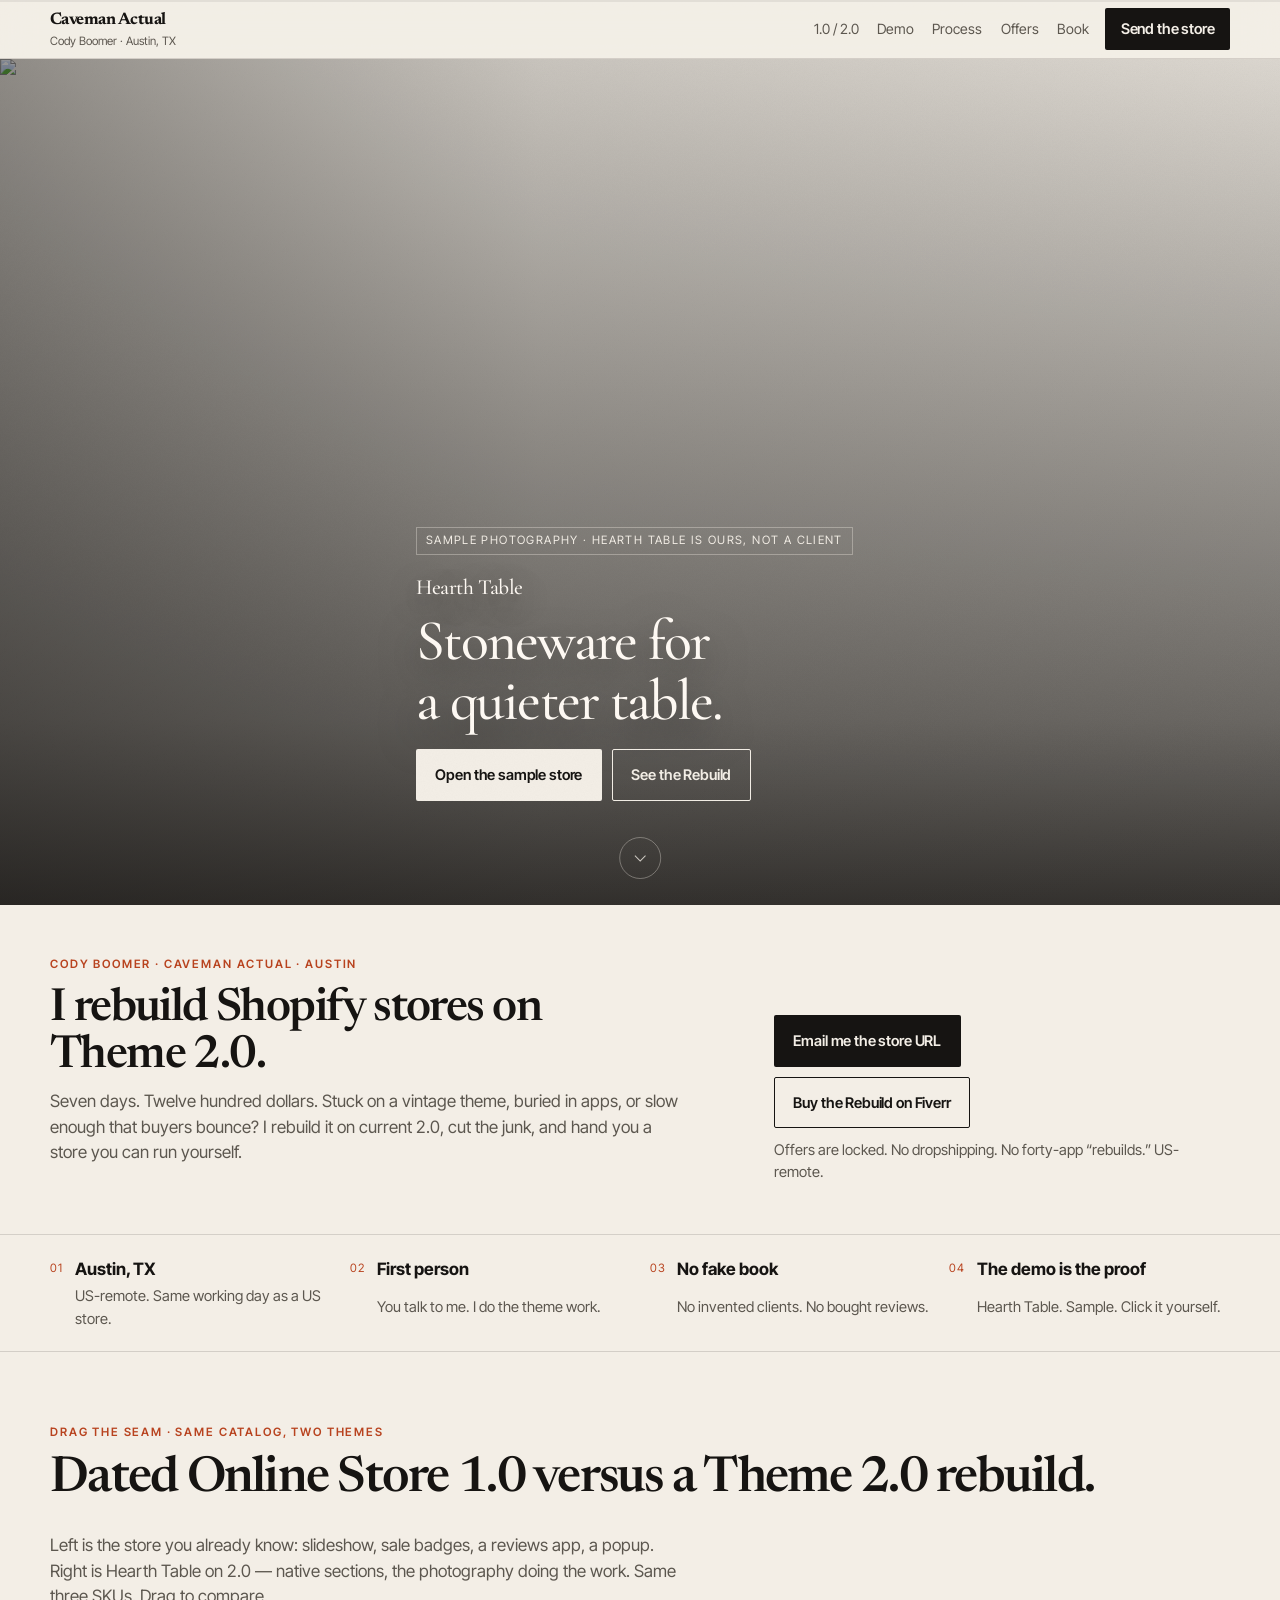
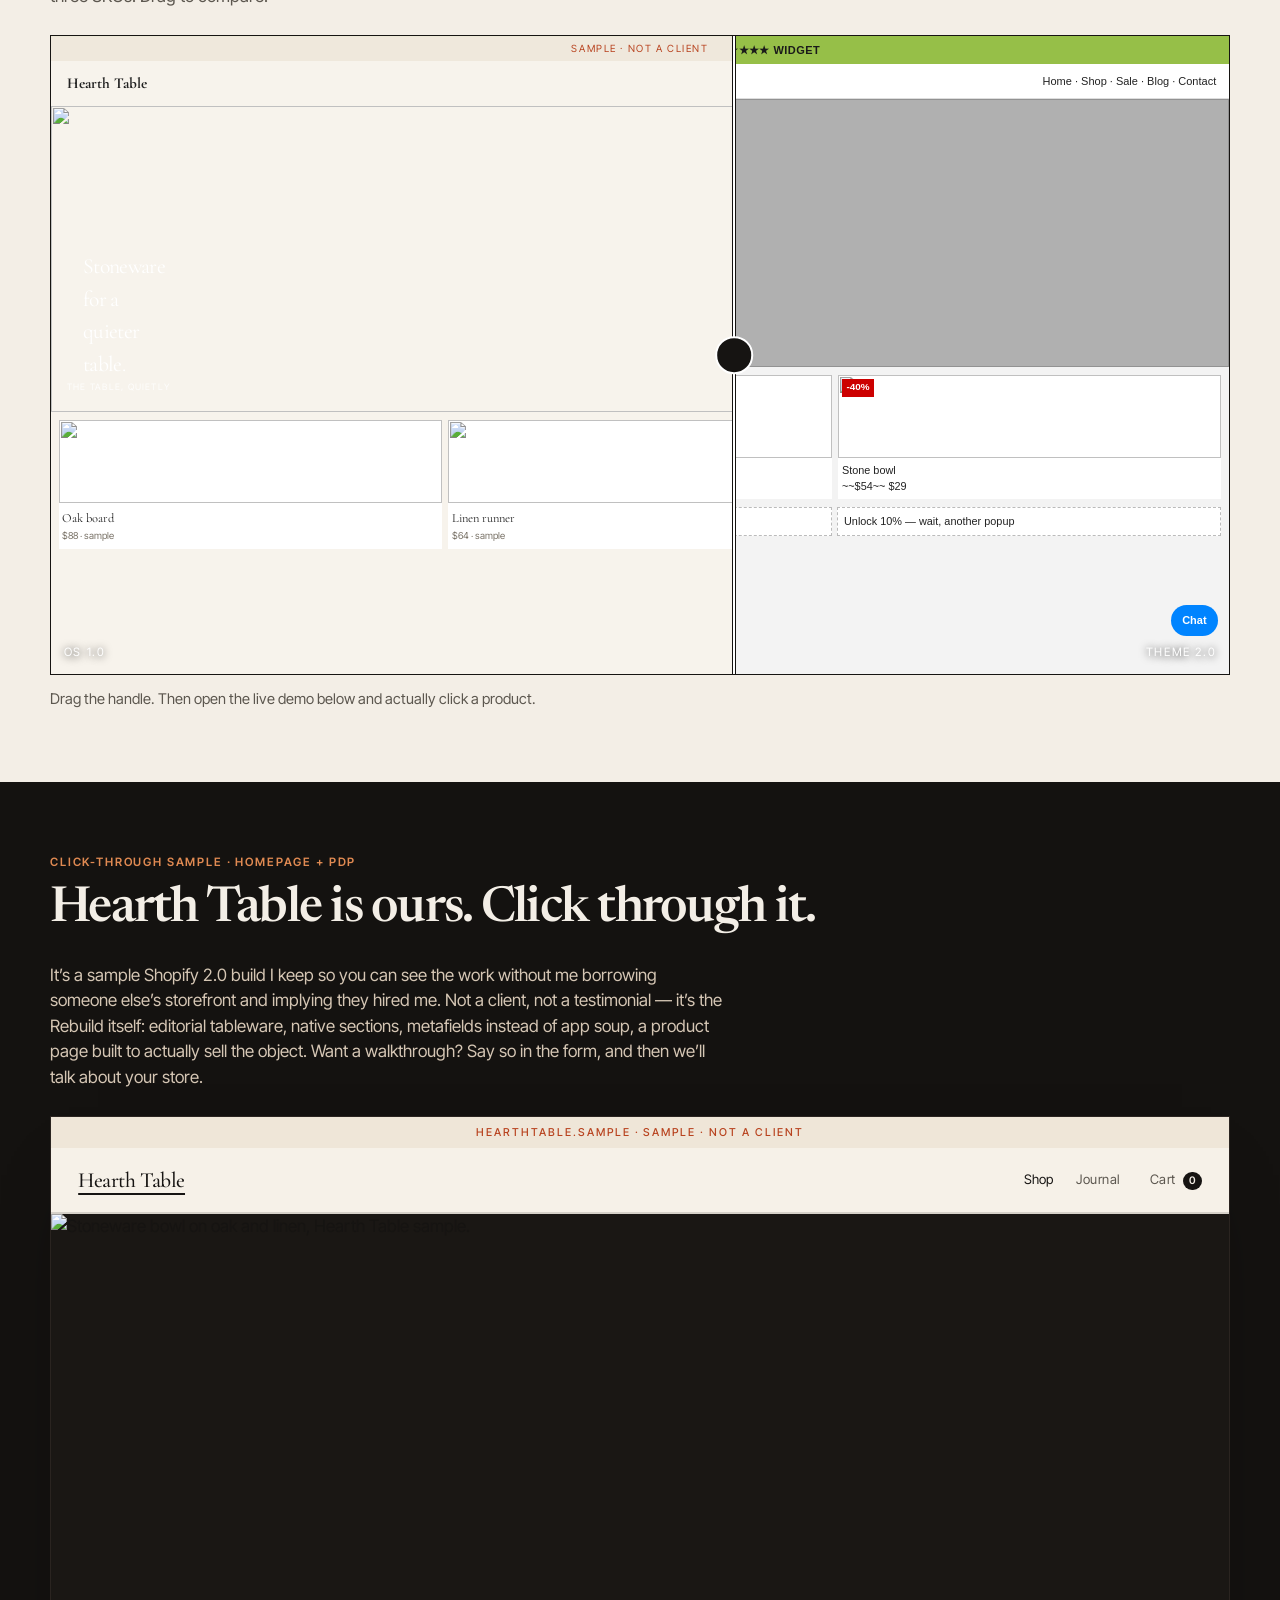
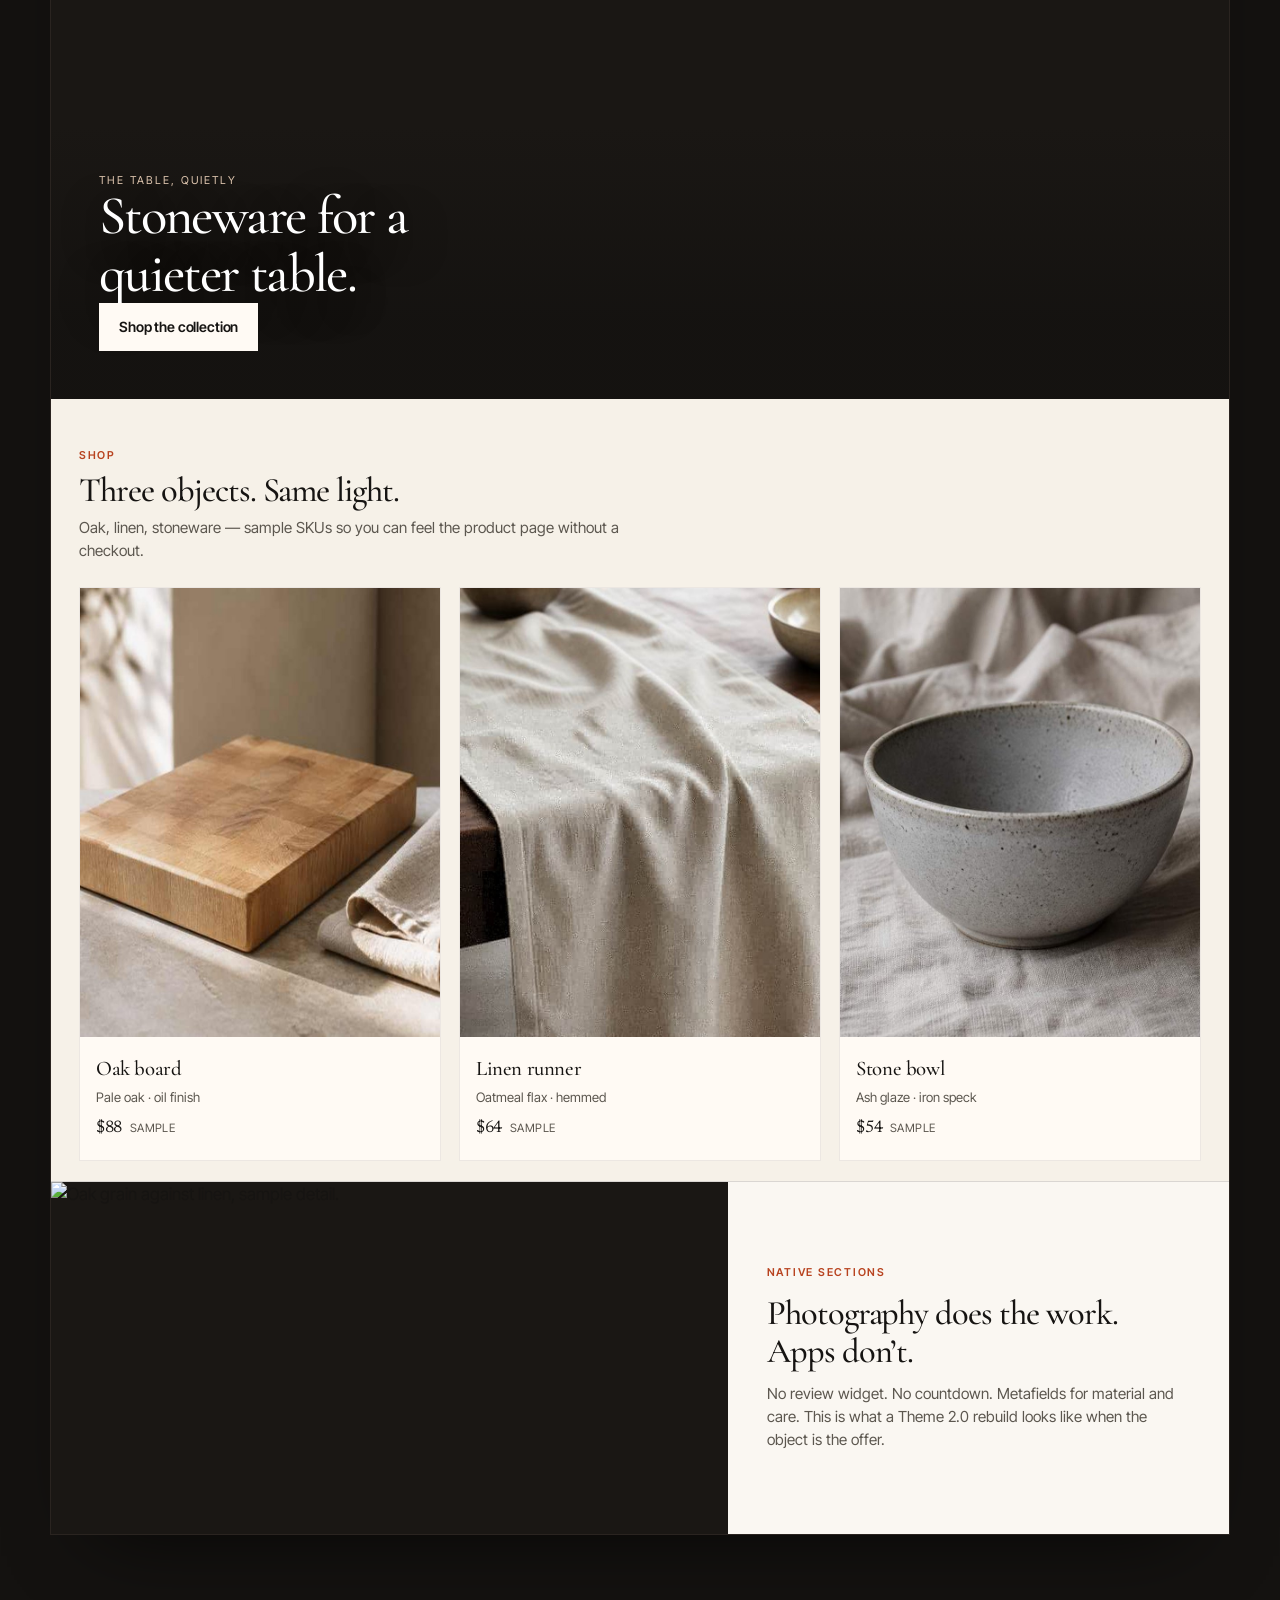
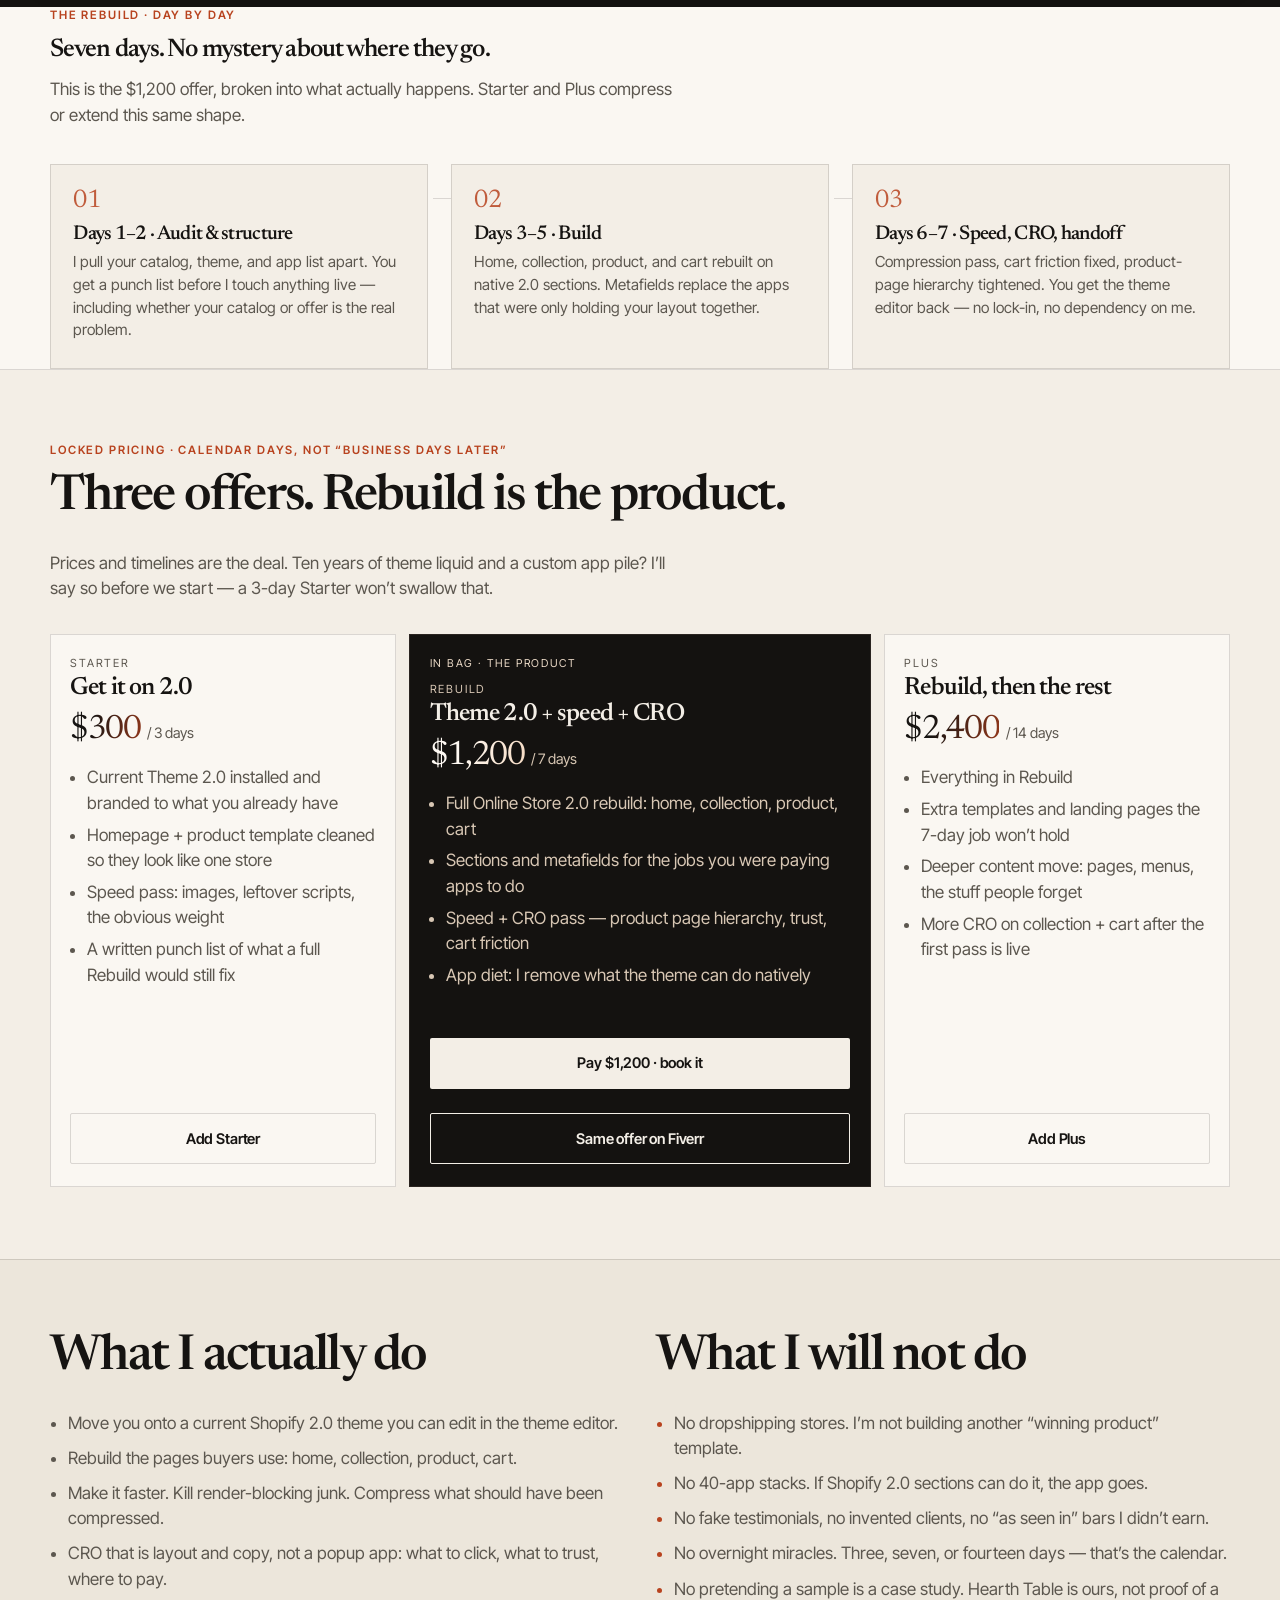
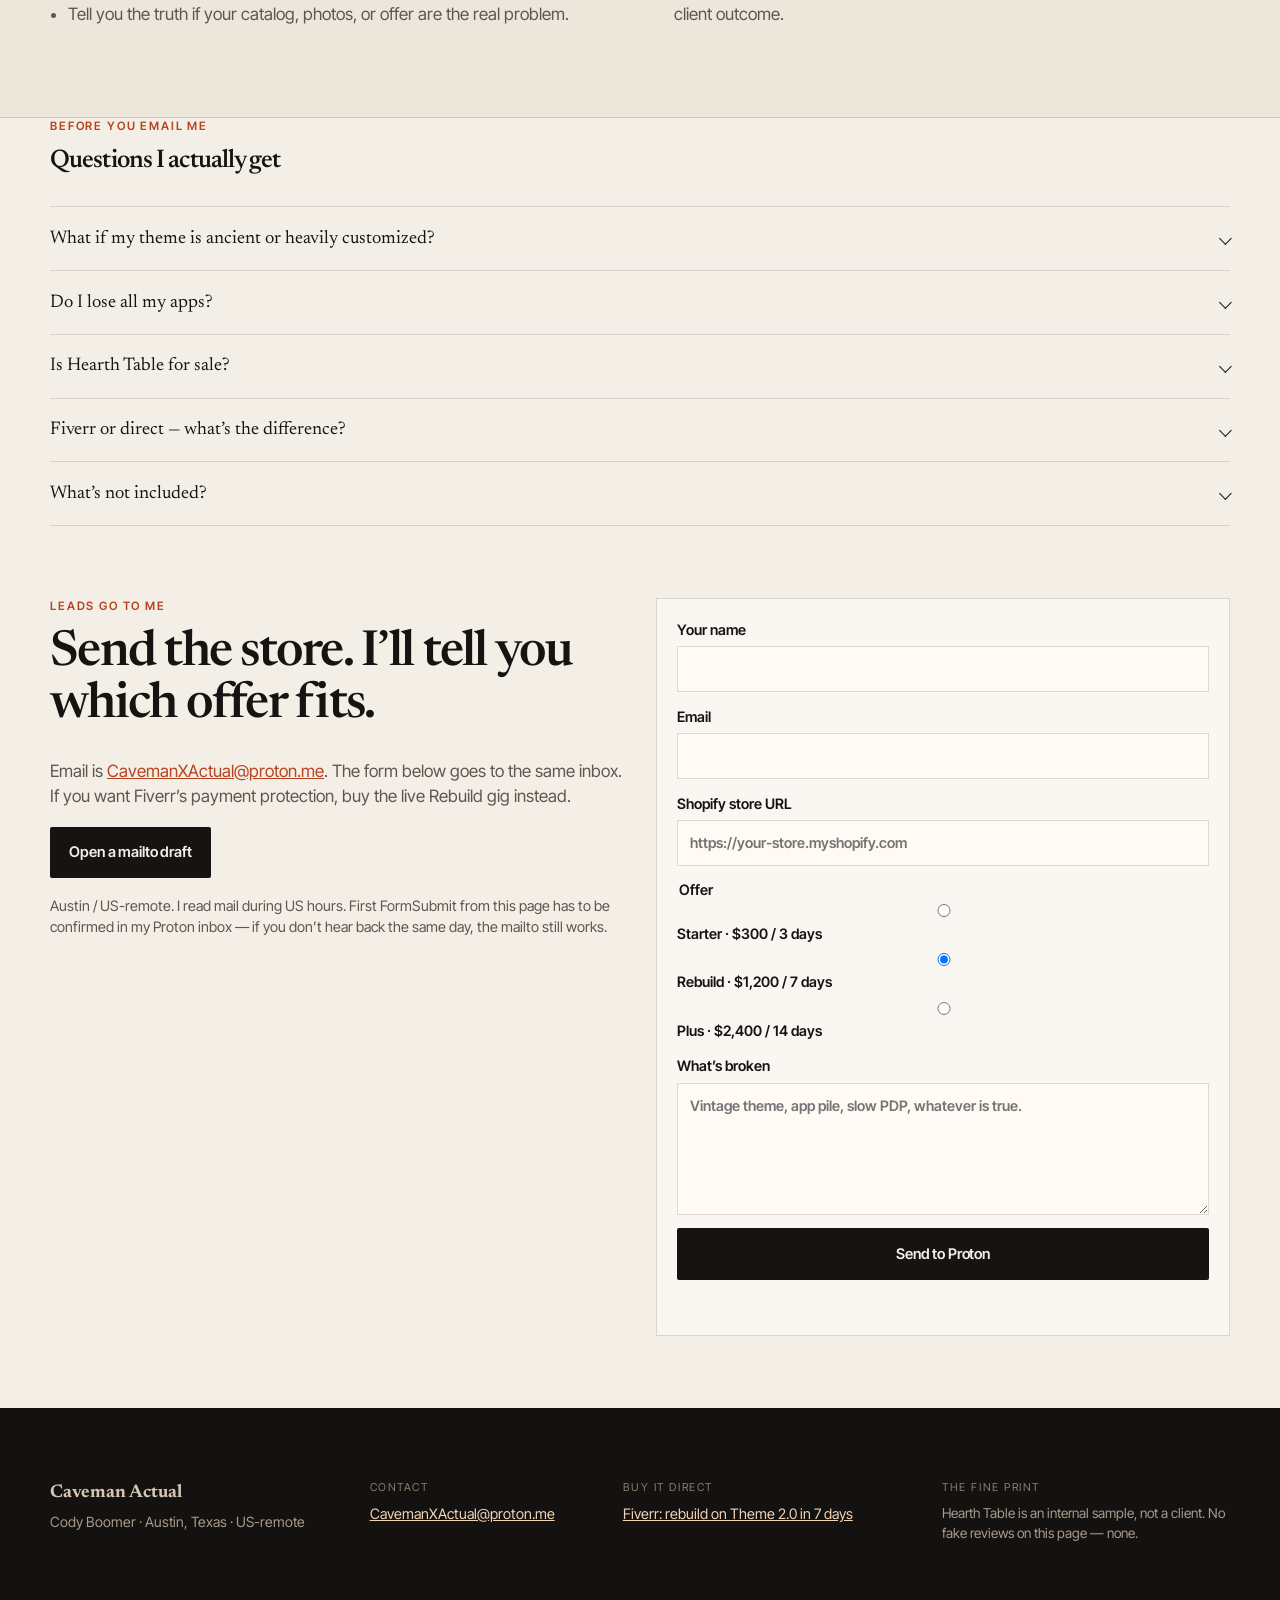
==== commit d6b57b4f: "Upgrade Hearth sample to premium ecommerce taste Taller photo-led home hero, collection rhythm with " ====
--- a/index.html
+++ b/index.html
@@ -87,16 +87,32 @@
         <div class="hero-spot" aria-hidden="true"></div>
         <div class="wrap hero-copy">
           <p class="chip">Sample photography · Hearth Table is ours, not a client</p>
-          <h1>
-            I rebuild Shopify stores on Theme&nbsp;2.0.
-            <em>Seven days. Twelve hundred dollars.</em>
-          </h1>
-          <p class="lede">
-            I’m Cody Boomer — Caveman Actual. Stuck on a vintage theme, buried in
-            apps, or slow enough that buyers bounce? I rebuild it on current 2.0,
-            cut the junk, and hand you a store you can run yourself.
-          </p>
+          <p class="hero-mark">Hearth Table</p>
+          <h1>Stoneware for a quieter table.</h1>
           <div class="hero-actions">
+            <a class="btn btn-solid magnetic" href="#hearth">Open the sample store</a>
+            <a class="btn btn-ghost magnetic" href="#pitch">See the Rebuild</a>
+          </div>
+        </div>
+        <button type="button" class="hero-scroll" data-scroll-to="#strip-facts" aria-label="Scroll to facts">
+          <span></span>
+        </button>
+      </section>
+
+
+
+      <section id="pitch" class="pitch rise" aria-label="Rebuild pitch">
+        <div class="wrap pitch-grid">
+          <div>
+            <p class="eyebrow">Cody Boomer · Caveman Actual · Austin</p>
+            <h2>I rebuild Shopify stores on Theme&nbsp;2.0.</h2>
+            <p class="section-lede">
+              Seven days. Twelve hundred dollars. Stuck on a vintage theme, buried in
+              apps, or slow enough that buyers bounce? I rebuild it on current 2.0,
+              cut the junk, and hand you a store you can run yourself.
+            </p>
+          </div>
+          <div class="pitch-actions">
             <a class="btn btn-solid magnetic" href="#book">Email me the store URL</a>
             <a
               class="btn btn-ghost magnetic"
@@ -105,29 +121,12 @@
               target="_blank"
               >Buy the Rebuild on Fiverr</a
             >
-          </div>
-          <p class="hero-note">
-            Offers are locked. No dropshipping. No forty-app “rebuilds.”
-            Austin, TX — US-remote.
-          </p>
-        </div>
-        <button type="button" class="hero-scroll" data-scroll-to="#strip-facts" aria-label="Scroll to facts">
-          <span></span>
-        </button>
-      </section>
-
-      <div class="marquee" aria-hidden="true">
-        <div class="marquee-track">
-          <span>Theme 2.0 sections</span><span>·</span><span>speed pass</span><span>·</span>
-          <span>CRO, not a popup app</span><span>·</span><span>app diet</span><span>·</span>
-          <span>metafields over apps</span><span>·</span><span>no dropshipping</span><span>·</span>
-          <span>7 days</span><span>·</span><span>$1,200</span><span>·</span>
-          <span>Theme 2.0 sections</span><span>·</span><span>speed pass</span><span>·</span>
-          <span>CRO, not a popup app</span><span>·</span><span>app diet</span><span>·</span>
-          <span>metafields over apps</span><span>·</span><span>no dropshipping</span><span>·</span>
-          <span>7 days</span><span>·</span><span>$1,200</span><span>·</span>
-        </div>
-      </div>
+            <p class="pitch-note">
+              Offers are locked. No dropshipping. No forty-app “rebuilds.” US-remote.
+            </p>
+          </div>
+        </div>
+      </section>
 
       <section id="strip-facts" class="strip rise" aria-label="Facts">
         <div class="wrap strip-grid">
@@ -188,12 +187,15 @@
                 </div>
                 <div class="os2-hero">
                   <img src="/hearth/hero.jpg" alt="" width="1600" height="1066" loading="lazy" />
-                  <p>Stoneware for a quieter table.</p>
+                  <div class="os2-hero-copy">
+                    <small>The table, quietly</small>
+                    <p>Stoneware for a quieter table.</p>
+                  </div>
                 </div>
                 <div class="os2-grid">
-                  <figure><img src="/hearth/board.jpg" alt="" width="800" height="533" loading="lazy" /><figcaption>Oak board<span>Sample SKU</span></figcaption></figure>
-                  <figure><img src="/hearth/runner.jpg" alt="" width="800" height="533" loading="lazy" /><figcaption>Linen runner<span>Sample SKU</span></figcaption></figure>
-                  <figure><img src="/hearth/bowl.jpg" alt="" width="720" height="720" loading="lazy" /><figcaption>Stone bowl<span>Sample SKU</span></figcaption></figure>
+                  <figure><img src="/hearth/board.jpg" alt="" width="800" height="533" loading="lazy" /><figcaption>Oak board<span>$88 · sample</span></figcaption></figure>
+                  <figure><img src="/hearth/runner.jpg" alt="" width="800" height="533" loading="lazy" /><figcaption>Linen runner<span>$64 · sample</span></figcaption></figure>
+                  <figure><img src="/hearth/bowl.jpg" alt="" width="720" height="720" loading="lazy" /><figcaption>Stone bowl<span>$54 · sample</span></figcaption></figure>
                 </div>
               </div>
             </div>
@@ -231,11 +233,11 @@
             <div class="ht-chrome">
               <p class="ht-flag">hearthtable.sample · SAMPLE · NOT A CLIENT</p>
               <div class="ht-nav">
-                <button type="button" class="is-on" data-ht="home" data-ht-nav="home">Hearth Table</button>
-                <div>
+                <button type="button" class="ht-mark is-on" data-ht="home" data-ht-nav="home">Hearth Table</button>
+                <div class="ht-nav-links">
                   <button type="button" data-ht="home" data-ht-nav="home">Shop</button>
                   <span>Journal</span>
-                  <span>Cart</span>
+                  <span>Cart <i class="ht-cart-count" id="ht-cart-count" aria-hidden="true">0</i></span>
                 </div>
               </div>
             </div>
@@ -243,42 +245,84 @@
             <div class="ht-view is-on" data-view="home">
               <div class="ht-home-hero">
                 <img src="/hearth/hero.jpg" alt="Stoneware bowl on oak and linen, Hearth Table sample." width="1600" height="1066" loading="lazy" />
-                <div>
-                  <p>Stoneware for a quieter table.</p>
-                  <small>Theme 2.0 sections. No review widget. No countdown app.</small>
-                </div>
-              </div>
-              <div class="ht-cards">
-                <button type="button" class="ht-card" data-ht="board">
-                  <img src="/hearth/board.jpg" alt="Oak serving board, sample SKU." width="800" height="533" loading="lazy" />
-                  <b>Oak board</b>
-                  <em>Sample SKU · open PDP</em>
-                </button>
-                <button type="button" class="ht-card" data-ht="runner">
-                  <img src="/hearth/runner.jpg" alt="Linen table runner, sample SKU." width="800" height="533" loading="lazy" />
-                  <b>Linen runner</b>
-                  <em>Sample SKU · open PDP</em>
-                </button>
-                <button type="button" class="ht-card" data-ht="bowl">
-                  <img src="/hearth/bowl.jpg" alt="Speckled stoneware bowl, sample SKU." width="720" height="720" loading="lazy" />
-                  <b>Stone bowl</b>
-                  <em>Sample SKU · open PDP</em>
-                </button>
+                <div class="ht-home-hero-copy">
+                  <p class="ht-home-kicker">The table, quietly</p>
+                  <p class="ht-home-title">Stoneware for a quieter table.</p>
+                  <button type="button" class="ht-home-cta" data-scroll-shop>Shop the collection</button>
+                </div>
+              </div>
+
+              <div class="ht-collection" id="ht-shop">
+                <div class="ht-collection-head">
+                  <p class="ht-collection-eyebrow">Shop</p>
+                  <h3 class="ht-collection-title">Three objects. Same light.</h3>
+                  <p class="ht-collection-lede">Oak, linen, stoneware — sample SKUs so you can feel the product page without a checkout.</p>
+                </div>
+                <div class="ht-cards">
+                  <button type="button" class="ht-card" data-ht="board">
+                    <span class="ht-card-media"><img src="/hearth/board-primary.jpg" alt="Oak serving board, sample SKU." width="800" height="1000" loading="lazy" /></span>
+                    <span class="ht-card-body">
+                      <b>Oak board</b>
+                      <em>Pale oak · oil finish</em>
+                      <span class="ht-card-price">$88 <small>sample</small></span>
+                    </span>
+                  </button>
+                  <button type="button" class="ht-card" data-ht="runner">
+                    <span class="ht-card-media"><img src="/hearth/runner-primary.jpg" alt="Linen table runner, sample SKU." width="800" height="1000" loading="lazy" /></span>
+                    <span class="ht-card-body">
+                      <b>Linen runner</b>
+                      <em>Oatmeal flax · hemmed</em>
+                      <span class="ht-card-price">$64 <small>sample</small></span>
+                    </span>
+                  </button>
+                  <button type="button" class="ht-card" data-ht="bowl">
+                    <span class="ht-card-media"><img src="/hearth/bowl-primary.jpg" alt="Speckled stoneware bowl, sample SKU." width="800" height="1000" loading="lazy" /></span>
+                    <span class="ht-card-body">
+                      <b>Stone bowl</b>
+                      <em>Ash glaze · iron speck</em>
+                      <span class="ht-card-price">$54 <small>sample</small></span>
+                    </span>
+                  </button>
+                </div>
+              </div>
+
+              <div class="ht-editorial">
+                <figure class="ht-editorial-fig">
+                  <img src="/hearth/detail.jpg" alt="Oak grain against linen, sample detail." width="800" height="533" loading="lazy" />
+                </figure>
+                <div class="ht-editorial-copy">
+                  <p class="ht-collection-eyebrow">Native sections</p>
+                  <h3>Photography does the work. Apps don’t.</h3>
+                  <p>No review widget. No countdown. Metafields for material and care. This is what a Theme 2.0 rebuild looks like when the object is the offer.</p>
+                </div>
               </div>
             </div>
 
             <div class="ht-view" data-view="board">
               <button type="button" class="ht-back" data-ht="home">← Shop</button>
               <div class="ht-pdp">
-                <div class="ht-gallery">
-                  <img src="/hearth/board.jpg" alt="Oak serving board, sample." width="800" height="533" loading="lazy" />
-                  <img src="/hearth/detail.jpg" alt="Oak grain against linen, sample detail." width="800" height="533" loading="lazy" />
+                <div class="ht-gallery" data-gallery>
+                  <div class="ht-gallery-main">
+                    <img class="ht-gallery-primary" src="/hearth/board-primary.jpg" alt="Oak serving board, sample." width="800" height="1000" data-primary style="object-position:52% 45%" />
+                  </div>
+                  <div class="ht-thumbs" role="tablist" aria-label="Product images">
+                    <button type="button" class="ht-thumb is-on" data-src="/hearth/board-primary.jpg" data-alt="Oak serving board, sample." aria-label="Main board"><img src="/hearth/board-primary.jpg" alt="" width="800" height="1000" loading="lazy" /></button>
+                    <button type="button" class="ht-thumb" data-src="/hearth/board-detail.jpg" data-alt="Oak grain detail, sample." aria-label="Grain detail"><img src="/hearth/board-detail.jpg" alt="" width="720" height="900" loading="lazy" /></button>
+                    <button type="button" class="ht-thumb" data-src="/hearth/board-context.jpg" data-alt="Board in table setting, sample." aria-label="On the table"><img src="/hearth/board-context.jpg" alt="" width="720" height="900" loading="lazy" /></button>
+                  </div>
                 </div>
                 <div class="ht-buy">
-                  <p class="ht-flag">Sample SKU · not for sale</p>
+                  <p class="ht-sku-flag">Sample SKU · not for sale</p>
                   <h3>Oak board</h3>
-                  <p>Thick pale oak. Oil finish. The object, then the linen, then the table — metafields for material and care instead of an app.</p>
-                  <button type="button" class="btn btn-solid" data-ht-cart>Add to cart</button>
+                  <p class="ht-material-line">Thick pale oak. Oil finish. Made to hold the meal, not the marketing.</p>
+                  <p class="ht-price"><span>$88</span><small>sample · USD</small></p>
+                  <button type="button" class="btn btn-solid ht-atc" data-ht-cart>Add to cart</button>
+                  <p class="ht-ship">Ships in a quiet sleeve. Sample store — checkout is intentionally dead.</p>
+                  <dl class="ht-meta">
+                    <div><dt>Material</dt><dd>Pale oak, food-safe oil</dd></div>
+                    <div><dt>Care</dt><dd>Hand wash · oil when dry</dd></div>
+                    <div><dt>Made for</dt><dd>Serving · the center of the table</dd></div>
+                  </dl>
                 </div>
               </div>
             </div>
@@ -286,15 +330,28 @@
             <div class="ht-view" data-view="runner">
               <button type="button" class="ht-back" data-ht="home">← Shop</button>
               <div class="ht-pdp">
-                <div class="ht-gallery">
-                  <img src="/hearth/runner.jpg" alt="Linen runner, sample." width="800" height="533" loading="lazy" />
-                  <img src="/hearth/detail.jpg" alt="Linen weave, sample detail." width="800" height="533" loading="lazy" />
+                <div class="ht-gallery" data-gallery>
+                  <div class="ht-gallery-main">
+                    <img class="ht-gallery-primary" src="/hearth/runner-primary.jpg" alt="Linen runner, sample." width="800" height="1000" data-primary style="object-position:50% 40%" />
+                  </div>
+                  <div class="ht-thumbs" role="tablist" aria-label="Product images">
+                    <button type="button" class="ht-thumb is-on" data-src="/hearth/runner-primary.jpg" data-alt="Linen runner, sample." aria-label="Main runner"><img src="/hearth/runner-primary.jpg" alt="" width="800" height="1000" loading="lazy" /></button>
+                    <button type="button" class="ht-thumb" data-src="/hearth/runner-detail.jpg" data-alt="Linen weave detail, sample." aria-label="Weave detail"><img src="/hearth/runner-detail.jpg" alt="" width="720" height="900" loading="lazy" /></button>
+                    <button type="button" class="ht-thumb" data-src="/hearth/runner-context.jpg" data-alt="Runner in table setting, sample." aria-label="On the table"><img src="/hearth/runner-context.jpg" alt="" width="720" height="900" loading="lazy" /></button>
+                  </div>
                 </div>
                 <div class="ht-buy">
-                  <p class="ht-flag">Sample SKU · not for sale</p>
+                  <p class="ht-sku-flag">Sample SKU · not for sale</p>
                   <h3>Linen runner</h3>
-                  <p>Oatmeal flax, a visible weave, hemmed. A 2.0 section, not a page-builder block with six apps hanging off it.</p>
-                  <button type="button" class="btn btn-solid" data-ht-cart>Add to cart</button>
+                  <p class="ht-material-line">Oatmeal flax, a visible weave, hemmed by hand feel — not a page-builder block.</p>
+                  <p class="ht-price"><span>$64</span><small>sample · USD</small></p>
+                  <button type="button" class="btn btn-solid ht-atc" data-ht-cart>Add to cart</button>
+                  <p class="ht-ship">Softens with every wash. Sample store — checkout is intentionally dead.</p>
+                  <dl class="ht-meta">
+                    <div><dt>Material</dt><dd>100% flax linen · oatmeal</dd></div>
+                    <div><dt>Care</dt><dd>Cold wash · line dry</dd></div>
+                    <div><dt>Made for</dt><dd>Long tables · quiet dinners</dd></div>
+                  </dl>
                 </div>
               </div>
             </div>
@@ -302,16 +359,36 @@
             <div class="ht-view" data-view="bowl">
               <button type="button" class="ht-back" data-ht="home">← Shop</button>
               <div class="ht-pdp">
-                <div class="ht-gallery">
-                  <img src="/hearth/bowl.jpg" alt="Speckled stoneware bowl, sample." width="720" height="720" loading="lazy" />
-                  <img src="/hearth/detail.jpg" alt="Glaze detail, sample." width="800" height="533" loading="lazy" />
+                <div class="ht-gallery" data-gallery>
+                  <div class="ht-gallery-main">
+                    <img class="ht-gallery-primary" src="/hearth/bowl-primary.jpg" alt="Speckled stoneware bowl, sample." width="800" height="1000" data-primary style="object-position:50% 42%" />
+                  </div>
+                  <div class="ht-thumbs" role="tablist" aria-label="Product images">
+                    <button type="button" class="ht-thumb is-on" data-src="/hearth/bowl-primary.jpg" data-alt="Speckled stoneware bowl, sample." aria-label="Main bowl"><img src="/hearth/bowl-primary.jpg" alt="" width="800" height="1000" loading="lazy" /></button>
+                    <button type="button" class="ht-thumb" data-src="/hearth/bowl-detail.jpg" data-alt="Ash glaze detail, sample." aria-label="Glaze detail"><img src="/hearth/bowl-detail.jpg" alt="" width="720" height="900" loading="lazy" /></button>
+                    <button type="button" class="ht-thumb" data-src="/hearth/bowl-context.jpg" data-alt="Bowl in table setting, sample." aria-label="On the table"><img src="/hearth/bowl-context.jpg" alt="" width="720" height="900" loading="lazy" /></button>
+                  </div>
                 </div>
                 <div class="ht-buy">
-                  <p class="ht-flag">Sample SKU · not for sale</p>
+                  <p class="ht-sku-flag">Sample SKU · not for sale</p>
                   <h3>Stone bowl</h3>
-                  <p>Ash glaze, iron specks, a rim you can feel. Product page hierarchy without a reviews app or a fake countdown.</p>
-                  <button type="button" class="btn btn-solid" data-ht-cart>Add to cart</button>
-                </div>
+                  <p class="ht-material-line">Ash glaze, iron specks, a rim you can feel. Hierarchy without a reviews app.</p>
+                  <p class="ht-price"><span>$54</span><small>sample · USD</small></p>
+                  <button type="button" class="btn btn-solid ht-atc" data-ht-cart>Add to cart</button>
+                  <p class="ht-ship">One bowl, one place setting. Sample store — checkout is intentionally dead.</p>
+                  <dl class="ht-meta">
+                    <div><dt>Material</dt><dd>Stoneware · ash glaze</dd></div>
+                    <div><dt>Care</dt><dd>Dishwasher safe · avoid thermal shock</dd></div>
+                    <div><dt>Made for</dt><dd>Daily use · the quiet table</dd></div>
+                  </dl>
+                </div>
+              </div>
+            </div>
+
+            <div class="ht-sticky-atc" id="ht-sticky-atc" hidden>
+              <div class="ht-sticky-inner">
+                <span id="ht-sticky-label">Sample SKU</span>
+                <button type="button" class="btn btn-solid" data-ht-cart>Add to cart</button>
               </div>
             </div>
             <p class="ht-note" id="ht-note" hidden></p>
--- a/assets/index-B7Bv2wqq.css
+++ b/assets/index-B7Bv2wqq.css
@@ -1,4 +1,4 @@
-:root{--ink:#161412;--muted:#5c574f;--paper:#f3eee6;--sheet:#faf7f2;--line:#16141224;--accent:#b8431f;--accent-2:#d1562c;--invert:#141210;--invert-fg:#f3eee6;--serif:"Newsreader", "Iowan Old Style", Palatino, serif;--sans:"Inter Tight", system-ui, sans-serif;--ht:"Cormorant Garamond", Palatino, serif;--wrap:1180px}*{box-sizing:border-box}html{scroll-behavior:smooth}body{color:var(--ink);background:var(--paper);font-family:var(--sans);text-rendering:optimizelegibility;margin:0;font-size:17px;line-height:1.5}img{max-width:100%;height:auto;display:block}a{color:inherit}button,input,textarea{font:inherit}h1,h2,h3{font-family:var(--serif);letter-spacing:-.035em;margin:0 0 .55em;font-weight:560;line-height:1.04}p,ul{margin:0 0 1em}.wrap{width:min(calc(100% - 2rem), var(--wrap));margin-inline:auto}.skip{background:var(--ink);color:var(--paper);z-index:30;padding:.5rem .8rem;position:absolute;top:-3rem;left:.75rem}.skip:focus{top:.75rem}.eyebrow{letter-spacing:.16em;text-transform:uppercase;color:var(--accent);margin-bottom:.8rem;font-size:.72rem;font-weight:600}.section-lede{max-width:40rem;color:var(--muted)}.chip{letter-spacing:.12em;text-transform:uppercase;border:1px solid #f3eee659;margin-bottom:1rem;padding:.28rem .55rem;font-size:.72rem;display:inline-block}.btn{letter-spacing:-.01em;cursor:pointer;color:inherit;background:0 0;border:1px solid #0000;border-radius:2px;justify-content:center;align-items:center;gap:.4rem;padding:.85rem 1.15rem;font-size:.92rem;font-weight:600;text-decoration:none;display:inline-flex}.btn-solid{background:var(--ink);color:var(--paper)}.btn-solid:hover{background:#000}.btn-ghost{border-color:currentColor}.btn-line{border-color:var(--line)}.btn-line:hover{border-color:var(--ink)}.site-header{z-index:20;background:color-mix(in srgb, var(--paper) 86%, transparent);-webkit-backdrop-filter:blur(16px);backdrop-filter:blur(16px);border-bottom:1px solid var(--line);position:sticky;top:0}.header-inner{align-items:center;gap:1rem;min-height:3.6rem;display:flex}.brand{flex-direction:column;min-width:0;text-decoration:none;display:flex}.brand strong{font-family:var(--serif);letter-spacing:-.03em;font-size:1.05rem}.brand span{color:var(--muted);font-size:.72rem}.nav{gap:1.15rem;margin-left:auto;font-size:.88rem;display:none}.nav a{color:var(--muted);text-decoration:none}.nav a:hover{color:var(--ink)}.header-cta{margin-left:auto;padding:.55rem .9rem}@media (width>=840px){.nav{display:flex}.header-cta{margin-left:0}}.hero{min-height:min(92vh,58rem);color:var(--paper);align-items:end;display:grid;position:relative;overflow:hidden}.hero-photo{object-fit:cover;object-position:68% 50%;width:100%;height:100%;position:absolute;inset:0}.hero-shade{background:linear-gradient(90deg,#141210c7 0%,#14121047 48%,#14121014 100%),linear-gradient(#14121033,#1412108c);position:absolute;inset:0}.hero-copy{max-width:42rem;padding:5.5rem 0 4rem;position:relative}.hero h1{color:#fffaf4;margin-bottom:.8rem;font-size:clamp(2.6rem,7.2vw,5.4rem)}.hero h1 em{color:#ead9c6;font-style:italic;font-weight:480;display:block}.lede{color:#e4d5c4;max-width:36rem;font-size:1.12rem}.hero-actions{flex-wrap:wrap;gap:.65rem;margin:1.4rem 0 1rem;display:flex}.hero .btn-solid{background:var(--paper);color:var(--ink)}.hero .btn-ghost{color:var(--paper)}.hero-note{color:#cbb9a6;max-width:32rem;font-size:.95rem}.strip{border-bottom:1px solid var(--line)}.strip-grid{counter-reset:n;gap:1.2rem;padding:1.35rem 0;display:grid}.strip-grid p{grid-template-columns:auto 1fr;gap:.2rem .75rem;margin:0;display:grid}.strip-grid p:before{counter-increment:n;content:counter(n, decimal-leading-zero);letter-spacing:.08em;color:var(--accent);padding-top:.2rem;font-size:.72rem}.strip-grid strong,.strip-grid span{grid-column:2}.strip-grid span{color:var(--muted);font-size:.92rem}@media (width>=800px){.strip-grid{grid-template-columns:repeat(4,1fr)}}.compare,.demo,.offers,.rules,.book{padding:4.5rem 0}.compare h2,.demo h2,.offers h2,.rules h2,.book h2{font-size:clamp(1.9rem,4vw,3.1rem)}.split-frame{--pos:58%;border:1px solid var(--ink);background:#1a1714;height:min(72vh,40rem);margin-top:1.6rem;position:relative;overflow:hidden}.pane{pointer-events:none;position:absolute;inset:0;overflow:hidden}.pane-new{clip-path:inset(0 calc(100% - var(--pos)) 0 0)}.split-frame input[type=range]{opacity:0;cursor:ew-resize;z-index:5;width:100%;height:100%;margin:0;position:absolute;inset:0}.split-grip{top:0;bottom:0;left:var(--pos);z-index:4;pointer-events:none;background:#fff;width:2px;position:absolute;transform:translate(-1px);box-shadow:0 0 0 1px #141210}.split-grip:after{content:"";background:var(--ink);border:2px solid #fff;border-radius:50%;width:2.1rem;height:2.1rem;position:absolute;top:50%;left:50%;transform:translate(-50%,-50%)}.split-tags{z-index:4;pointer-events:none;letter-spacing:.14em;text-transform:uppercase;color:#fff;text-shadow:0 1px 8px #000;justify-content:space-between;margin:0;font-size:.72rem;display:flex;position:absolute;bottom:.8rem;left:.8rem;right:.8rem}.split-hint{color:var(--muted);margin:.8rem 0 0;font-size:.92rem}.os1,.os2{color:#222;background:#fff;height:100%;font-size:11px}.os1{background:#f3f3f3;font-family:Arial,Helvetica,sans-serif}.os1-marquee{color:#1a1a1a;text-align:center;letter-spacing:.04em;background:#96bf48;padding:.35rem;font-weight:700}.os1-bar{background:#fff;border-bottom:1px solid #ddd;justify-content:space-between;padding:.55rem .8rem;display:flex}.os1-slide{height:42%;position:relative;overflow:hidden}.os1-slide img{object-fit:cover;filter:contrast(1.15)saturate(1.2);width:100%;height:100%}.os1-slide-copy{text-align:center;color:#fff;letter-spacing:.08em;background:#00000047;place-content:center;font-weight:800;display:grid;position:absolute;inset:0}.os1-slide-copy button{background:#96bf48;border:0;margin:.4rem auto 0;padding:.35rem .8rem;font-weight:800}.os1-dots{color:#fff;position:absolute;bottom:.4rem;left:50%;transform:translate(-50%)}.os1-grid,.os2-grid{grid-template-columns:repeat(3,1fr);gap:.4rem;padding:.5rem;display:grid}.os1-grid figure,.os2-grid figure{background:#fff;margin:0;position:relative}.os1-grid img,.os2-grid img{object-fit:cover;width:100%;height:5.2rem}.os1-grid i{color:#fff;background:#c00;padding:.1rem .28rem;font-size:.62rem;font-style:normal;font-weight:800;position:absolute;top:.25rem;left:.25rem}.os1-grid figcaption{padding:.25rem;font-size:.68rem}.os1-apps{gap:.35rem;padding:0 .5rem .5rem;font-size:.68rem;display:flex}.os1-reviews,.os1-count,.os1-popup{background:#fff;border:1px dashed #bbb;flex:1;padding:.35rem}.os1-chat{color:#fff;background:#0084ff;border-radius:999px;padding:.45rem .7rem;font-weight:700;position:absolute;bottom:2.4rem;right:.7rem}.os2{font-family:var(--ht);background:#f7f3ec}.os2-sample{text-align:center;font-family:var(--sans);letter-spacing:.16em;color:var(--accent);background:#efe8dc;padding:.3rem;font-size:.62rem}.os2-bar{justify-content:space-between;padding:.7rem 1rem;font-size:.95rem;display:flex}.os2-hero{height:48%;position:relative;overflow:hidden}.os2-hero img{object-fit:cover;width:100%;height:100%}.os2-hero p{color:#fff;letter-spacing:-.03em;margin:0;font-size:1.4rem;position:absolute;bottom:1rem;left:1rem}.os2-grid figcaption{flex-direction:column;gap:.1rem;padding:.35rem .2rem;display:flex}.os2-grid span{font-family:var(--sans);color:#7a7368;font-size:.62rem}.demo{background:var(--invert);color:var(--invert-fg)}.demo .eyebrow{color:#e08a52}.demo-head p{color:#d5c6b4;max-width:42rem}.ht{color:var(--ink);view-transition-name:hearth;background:#f6f1e8;margin-top:1.6rem}.ht-chrome{border-bottom:1px solid var(--line)}.ht-flag{text-align:center;letter-spacing:.16em;text-transform:uppercase;color:var(--accent);background:#efe6d8;margin:0;padding:.45rem;font-size:.68rem}.ht-nav{font-family:var(--ht);justify-content:space-between;align-items:center;padding:.85rem 1rem;font-size:1.15rem;display:flex}.ht-nav button,.ht-nav span{color:inherit;cursor:pointer;background:0 0;border:0;padding:0 .35rem}.ht-nav button.is-on{text-underline-offset:.3em;text-decoration:underline}.ht-view{display:none}.ht-view.is-on{display:block}.ht-home-hero{position:relative}.ht-home-hero img{object-fit:cover;width:100%;max-height:28rem}.ht-home-hero div{color:#fff;text-shadow:0 8px 24px #0006;position:absolute;bottom:1.1rem;left:1.1rem}.ht-home-hero p{font-family:var(--ht);letter-spacing:-.03em;margin:0 0 .25rem;font-size:clamp(1.6rem,4vw,2.6rem)}.ht-cards{gap:.75rem;padding:1rem;display:grid}@media (width>=800px){.ht-cards{grid-template-columns:repeat(3,1fr)}}.ht-card{text-align:left;cursor:pointer;color:inherit;background:#fffaf4;border:0;padding:0}.ht-card img{object-fit:cover;width:100%;height:14rem}.ht-card b,.ht-card em{padding:0 .7rem;display:block}.ht-card b{font-family:var(--ht);padding-top:.7rem;font-size:1.25rem}.ht-card em{color:var(--muted);padding-bottom:.9rem;font-size:.82rem;font-style:normal}.ht-back{cursor:pointer;color:var(--muted);background:0 0;border:0;margin:.8rem 1rem 0}.ht-pdp{gap:1.2rem;padding:.8rem 1rem 1.4rem;display:grid}@media (width>=860px){.ht-pdp{grid-template-columns:1.2fr .8fr;align-items:start}}.ht-gallery{gap:.5rem;display:grid}.ht-gallery img{object-fit:cover;width:100%;max-height:22rem}.ht-buy h3{font-family:var(--ht);font-size:2rem}.ht-note{color:var(--accent);margin:0;padding:.7rem 1rem 1rem;font-size:.92rem}.bag{gap:.85rem;margin-top:2rem;display:grid}@media (width>=980px){.bag{grid-template-columns:.9fr 1.2fr .9fr;align-items:stretch}}.sku{background:var(--sheet);border:1px solid var(--line);cursor:pointer;flex-direction:column;padding:1.25rem 1.2rem 1.35rem;display:flex}.sku header{margin-bottom:.6rem}.sku-kicker{letter-spacing:.16em;text-transform:uppercase;color:var(--muted);margin:0 0 .3rem;font-size:.7rem}.sku h3{margin-bottom:.2rem;font-size:1.55rem}.price{align-items:baseline;gap:.4rem;margin:0;display:flex}.price span{font-family:var(--serif);letter-spacing:-.04em;font-size:2.1rem}.price small{color:var(--muted);font-size:.9rem}.sku ul{color:var(--muted);flex:1;padding-left:1.05rem}.sku li+li{margin-top:.4rem}.sku .btn{margin-top:1rem}.sku-pay{gap:.5rem;margin-top:1rem;display:grid}.sku-badge{letter-spacing:.14em;text-transform:uppercase;color:#ead9c6;margin:0 0 .6rem;font-size:.68rem}.sku.is-picked{background:var(--invert);color:var(--invert-fg);border-color:#2a2420}.sku.is-picked .sku-kicker,.sku.is-picked ul,.sku.is-picked .price small{color:#d8c7b4}.sku.is-picked .btn-ghost{color:var(--invert-fg)}.sku.is-picked .btn-solid{background:var(--paper);color:var(--ink)}.rules{border-block:1px solid var(--line);background:#ece6db}.rules-grid{gap:2rem;display:grid}.plain{color:var(--muted);padding-left:1.1rem}.plain li+li{margin-top:.6rem}.plain.no li::marker{color:var(--accent)}@media (width>=800px){.rules-grid{grid-template-columns:1fr 1fr}}.book a{color:var(--accent)}.book .btn,.book .btn-solid{color:var(--paper)}.fine{color:var(--muted);font-size:.9rem}.lead-form{background:var(--sheet);border:1px solid var(--line);gap:.85rem;padding:1.25rem;display:grid}.lead-form label,.lead-form legend{gap:.35rem;font-size:.9rem;font-weight:600;display:grid}.lead-form input,.lead-form textarea{border:1px solid var(--line);color:var(--ink);background:#fffaf4;border-radius:0;width:100%;padding:.7rem .75rem}.lead-form input:focus,.lead-form textarea:focus{outline:2px solid var(--accent);outline-offset:1px}fieldset{border:0;gap:.35rem;margin:0;padding:0;display:grid}.choice{align-items:center;gap:.45rem;font-weight:500;display:flex}.choice input{width:auto}.hp{opacity:0;width:0;height:0;position:absolute;left:-9999px}.form-status{min-height:1.3em;margin:0}.form-status.ok{color:#2f3b32}.form-status.err{color:#8a2a1a}.lead-form.sent{pointer-events:none;opacity:.72}@media (width>=860px){.book-grid{grid-template-columns:1fr 1fr;align-items:start;gap:2rem;display:grid}}.site-footer{background:var(--invert);color:#d5c6b4;padding:2rem 0 6.2rem;font-size:.9rem}.site-footer a{color:#f3d2b5}.footer-inner p{margin-bottom:.35rem}.dock{left:.7rem;right:.7rem;bottom:max(.7rem, env(safe-area-inset-bottom));z-index:25;grid-template-columns:1.5fr .7fr;gap:.4rem;display:grid;position:fixed}.dock a{text-align:center;letter-spacing:-.02em;padding:.85rem .5rem;font-weight:650;text-decoration:none}.dock a:first-child{background:var(--ink);color:var(--paper)}.dock a:last-child{background:var(--paper);color:var(--ink);border:1px solid var(--ink)}@media (width>=840px){.dock{display:none}.site-footer{padding-bottom:2rem}}@keyframes rise{0%{opacity:0;transform:translateY(22px)}to{opacity:1;transform:none}}@supports (animation-timeline:view()){.rise{animation:.8s both rise;animation-timeline:view();animation-range:entry cover 32%}}@media (prefers-reduced-motion:reduce){html{scroll-behavior:auto}.rise{animation:none}.hero-photo{transform:none}}::view-transition-old(hearth){animation-duration:.32s}::view-transition-new(hearth){animation-duration:.32s}
+:root{--ink:#161412;--muted:#5c574f;--paper:#f3eee6;--sheet:#faf7f2;--line:#16141224;--accent:#b8431f;--accent-2:#d1562c;--invert:#141210;--invert-fg:#f3eee6;--serif:"Newsreader", "Iowan Old Style", Palatino, serif;--sans:"Inter Tight", system-ui, sans-serif;--ht:"Cormorant Garamond", Palatino, serif;--wrap:1180px}*{box-sizing:border-box}html{scroll-behavior:smooth}body{color:var(--ink);background:var(--paper);font-family:var(--sans);text-rendering:optimizelegibility;margin:0;font-size:17px;line-height:1.5}img{max-width:100%;height:auto;display:block}a{color:inherit}button,input,textarea{font:inherit}h1,h2,h3{font-family:var(--serif);letter-spacing:-.035em;margin:0 0 .55em;font-weight:560;line-height:1.04}p,ul{margin:0 0 1em}.wrap{width:min(calc(100% - 2rem), var(--wrap));margin-inline:auto}.skip{background:var(--ink);color:var(--paper);z-index:30;padding:.5rem .8rem;position:absolute;top:-3rem;left:.75rem}.skip:focus{top:.75rem}.eyebrow{letter-spacing:.16em;text-transform:uppercase;color:var(--accent);margin-bottom:.8rem;font-size:.72rem;font-weight:600}.section-lede{max-width:40rem;color:var(--muted)}.chip{letter-spacing:.12em;text-transform:uppercase;border:1px solid #f3eee659;margin-bottom:1rem;padding:.28rem .55rem;font-size:.72rem;display:inline-block}.btn{letter-spacing:-.01em;cursor:pointer;color:inherit;background:0 0;border:1px solid #0000;border-radius:2px;justify-content:center;align-items:center;gap:.4rem;padding:.85rem 1.15rem;font-size:.92rem;font-weight:600;text-decoration:none;display:inline-flex}.btn-solid{background:var(--ink);color:var(--paper)}.btn-solid:hover{background:#000}.btn-ghost{border-color:currentColor}.btn-line{border-color:var(--line)}.btn-line:hover{border-color:var(--ink)}.site-header{z-index:20;background:color-mix(in srgb, var(--paper) 86%, transparent);-webkit-backdrop-filter:blur(16px);backdrop-filter:blur(16px);border-bottom:1px solid var(--line);position:sticky;top:0}.header-inner{align-items:center;gap:1rem;min-height:3.6rem;display:flex}.brand{flex-direction:column;min-width:0;text-decoration:none;display:flex}.brand strong{font-family:var(--serif);letter-spacing:-.03em;font-size:1.05rem}.brand span{color:var(--muted);font-size:.72rem}.nav{gap:1.15rem;margin-left:auto;font-size:.88rem;display:none}.nav a{color:var(--muted);text-decoration:none}.nav a:hover{color:var(--ink)}.header-cta{margin-left:auto;padding:.55rem .9rem}@media (width>=840px){.nav{display:flex}.header-cta{margin-left:0}}.hero{min-height:min(92vh,58rem);color:var(--paper);align-items:end;display:grid;position:relative;overflow:hidden}.hero-photo{object-fit:cover;object-position:68% 50%;width:100%;height:100%;position:absolute;inset:0}.hero-shade{background:linear-gradient(90deg,#141210c7 0%,#14121047 48%,#14121014 100%),linear-gradient(#14121033,#1412108c);position:absolute;inset:0}.hero-copy{max-width:42rem;padding:5.5rem 0 4rem;position:relative}.hero h1{color:#fffaf4;margin-bottom:.8rem;font-size:clamp(2.6rem,7.2vw,5.4rem)}.hero h1 em{color:#ead9c6;font-style:italic;font-weight:480;display:block}.lede{color:#e4d5c4;max-width:36rem;font-size:1.12rem}.hero-actions{flex-wrap:wrap;gap:.65rem;margin:1.4rem 0 1rem;display:flex}.hero .btn-solid{background:var(--paper);color:var(--ink)}.hero .btn-ghost{color:var(--paper)}.hero-note{color:#cbb9a6;max-width:32rem;font-size:.95rem}.strip{border-bottom:1px solid var(--line)}.strip-grid{counter-reset:n;gap:1.2rem;padding:1.35rem 0;display:grid}.strip-grid p{grid-template-columns:auto 1fr;gap:.2rem .75rem;margin:0;display:grid}.strip-grid p:before{counter-increment:n;content:counter(n, decimal-leading-zero);letter-spacing:.08em;color:var(--accent);padding-top:.2rem;font-size:.72rem}.strip-grid strong,.strip-grid span{grid-column:2}.strip-grid span{color:var(--muted);font-size:.92rem}@media (width>=800px){.strip-grid{grid-template-columns:repeat(4,1fr)}}.compare,.demo,.offers,.rules,.book{padding:4.5rem 0}.compare h2,.demo h2,.offers h2,.rules h2,.book h2{font-size:clamp(1.9rem,4vw,3.1rem)}.split-frame{--pos:58%;border:1px solid var(--ink);background:#1a1714;height:min(72vh,40rem);margin-top:1.6rem;position:relative;overflow:hidden}.pane{pointer-events:none;position:absolute;inset:0;overflow:hidden}.pane-new{clip-path:inset(0 calc(100% - var(--pos)) 0 0)}.split-frame input[type=range]{opacity:0;cursor:ew-resize;z-index:5;width:100%;height:100%;margin:0;position:absolute;inset:0}.split-grip{top:0;bottom:0;left:var(--pos);z-index:4;pointer-events:none;background:#fff;width:2px;position:absolute;transform:translate(-1px);box-shadow:0 0 0 1px #141210}.split-grip:after{content:"";background:var(--ink);border:2px solid #fff;border-radius:50%;width:2.1rem;height:2.1rem;position:absolute;top:50%;left:50%;transform:translate(-50%,-50%)}.split-tags{z-index:4;pointer-events:none;letter-spacing:.14em;text-transform:uppercase;color:#fff;text-shadow:0 1px 8px #000;justify-content:space-between;margin:0;font-size:.72rem;display:flex;position:absolute;bottom:.8rem;left:.8rem;right:.8rem}.split-hint{color:var(--muted);margin:.8rem 0 0;font-size:.92rem}.os1,.os2{color:#222;background:#fff;height:100%;font-size:11px}.os1{background:#f3f3f3;font-family:Arial,Helvetica,sans-serif}.os1-marquee{color:#1a1a1a;text-align:center;letter-spacing:.04em;background:#96bf48;padding:.35rem;font-weight:700}.os1-bar{background:#fff;border-bottom:1px solid #ddd;justify-content:space-between;padding:.55rem .8rem;display:flex}.os1-slide{height:42%;position:relative;overflow:hidden}.os1-slide img{object-fit:cover;filter:contrast(1.15)saturate(1.2);width:100%;height:100%}.os1-slide-copy{text-align:center;color:#fff;letter-spacing:.08em;background:#00000047;place-content:center;font-weight:800;display:grid;position:absolute;inset:0}.os1-slide-copy button{background:#96bf48;border:0;margin:.4rem auto 0;padding:.35rem .8rem;font-weight:800}.os1-dots{color:#fff;position:absolute;bottom:.4rem;left:50%;transform:translate(-50%)}.os1-grid,.os2-grid{grid-template-columns:repeat(3,1fr);gap:.4rem;padding:.5rem;display:grid}.os1-grid figure,.os2-grid figure{background:#fff;margin:0;position:relative}.os1-grid img,.os2-grid img{object-fit:cover;width:100%;height:5.2rem}.os1-grid i{color:#fff;background:#c00;padding:.1rem .28rem;font-size:.62rem;font-style:normal;font-weight:800;position:absolute;top:.25rem;left:.25rem}.os1-grid figcaption{padding:.25rem;font-size:.68rem}.os1-apps{gap:.35rem;padding:0 .5rem .5rem;font-size:.68rem;display:flex}.os1-reviews,.os1-count,.os1-popup{background:#fff;border:1px dashed #bbb;flex:1;padding:.35rem}.os1-chat{color:#fff;background:#0084ff;border-radius:999px;padding:.45rem .7rem;font-weight:700;position:absolute;bottom:2.4rem;right:.7rem}.os2{font-family:var(--ht);background:#f7f3ec}.os2-sample{text-align:center;font-family:var(--sans);letter-spacing:.16em;color:var(--accent);background:#efe8dc;padding:.3rem;font-size:.62rem}.os2-bar{justify-content:space-between;padding:.7rem 1rem;font-size:.95rem;display:flex}.os2-hero{height:48%;position:relative;overflow:hidden}.os2-hero img{object-fit:cover;width:100%;height:100%}.os2-hero p{color:#fff;letter-spacing:-.03em;margin:0;font-size:1.4rem;position:absolute;bottom:1rem;left:1rem}.os2-grid figcaption{flex-direction:column;gap:.1rem;padding:.35rem .2rem;display:flex}.os2-grid span{font-family:var(--sans);color:#7a7368;font-size:.62rem}.demo{background:var(--invert);color:var(--invert-fg)}.demo .eyebrow{color:#e08a52}.demo-head p{color:#d5c6b4;max-width:42rem}.ht{color:var(--ink);view-transition-name:hearth;background:#f6f1e8;margin-top:1.6rem}.ht-chrome{border-bottom:1px solid var(--line)}.ht-flag{text-align:center;letter-spacing:.16em;text-transform:uppercase;color:var(--accent);background:#efe6d8;margin:0;padding:.45rem;font-size:.68rem}.ht-nav{font-family:var(--ht);justify-content:space-between;align-items:center;padding:.85rem 1rem;font-size:1.15rem;display:flex}.ht-nav button,.ht-nav span{color:inherit;cursor:pointer;background:0 0;border:0;padding:0 .35rem}.ht-nav button.is-on{text-underline-offset:.3em;text-decoration:underline}.ht-view{display:none}.ht-view.is-on{display:block}.ht-home-hero{position:relative}.ht-home-hero img{object-fit:cover;width:100%;max-height:none}.ht-home-hero div{color:#fff}.ht-home-hero p{margin:0}.ht-cards{gap:.75rem;padding:1rem;display:grid}@media (width>=800px){.ht-cards{grid-template-columns:repeat(3,1fr)}}.ht-card{text-align:left;cursor:pointer;color:inherit;background:#fffaf4;border:0;padding:0}.ht-card img{object-fit:cover;width:100%;height:auto}.ht-card b,.ht-card em{padding:0 .7rem;display:block}.ht-card b{font-family:var(--ht);padding-top:.7rem;font-size:1.25rem}.ht-card em{color:var(--muted);padding-bottom:.9rem;font-size:.82rem;font-style:normal}.ht-back{cursor:pointer;color:var(--muted);background:0 0;border:0;margin:.8rem 1rem 0}.ht-pdp{gap:1.2rem;padding:.8rem 1rem 1.4rem;display:grid}@media (width>=860px){.ht-pdp{grid-template-columns:1.2fr .8fr;align-items:start}}.ht-gallery{gap:.5rem;display:grid}.ht-gallery img{object-fit:cover;width:100%;max-height:none}.ht-buy h3{font-family:var(--ht);font-size:2rem}.ht-note{color:var(--accent);margin:0;padding:.7rem 1rem 1rem;font-size:.92rem}.bag{gap:.85rem;margin-top:2rem;display:grid}@media (width>=980px){.bag{grid-template-columns:.9fr 1.2fr .9fr;align-items:stretch}}.sku{background:var(--sheet);border:1px solid var(--line);cursor:pointer;flex-direction:column;padding:1.25rem 1.2rem 1.35rem;display:flex}.sku header{margin-bottom:.6rem}.sku-kicker{letter-spacing:.16em;text-transform:uppercase;color:var(--muted);margin:0 0 .3rem;font-size:.7rem}.sku h3{margin-bottom:.2rem;font-size:1.55rem}.price{align-items:baseline;gap:.4rem;margin:0;display:flex}.price span{font-family:var(--serif);letter-spacing:-.04em;font-size:2.1rem}.price small{color:var(--muted);font-size:.9rem}.sku ul{color:var(--muted);flex:1;padding-left:1.05rem}.sku li+li{margin-top:.4rem}.sku .btn{margin-top:1rem}.sku-pay{gap:.5rem;margin-top:1rem;display:grid}.sku-badge{letter-spacing:.14em;text-transform:uppercase;color:#ead9c6;margin:0 0 .6rem;font-size:.68rem}.sku.is-picked{background:var(--invert);color:var(--invert-fg);border-color:#2a2420}.sku.is-picked .sku-kicker,.sku.is-picked ul,.sku.is-picked .price small{color:#d8c7b4}.sku.is-picked .btn-ghost{color:var(--invert-fg)}.sku.is-picked .btn-solid{background:var(--paper);color:var(--ink)}.rules{border-block:1px solid var(--line);background:#ece6db}.rules-grid{gap:2rem;display:grid}.plain{color:var(--muted);padding-left:1.1rem}.plain li+li{margin-top:.6rem}.plain.no li::marker{color:var(--accent)}@media (width>=800px){.rules-grid{grid-template-columns:1fr 1fr}}.book a{color:var(--accent)}.book .btn,.book .btn-solid{color:var(--paper)}.fine{color:var(--muted);font-size:.9rem}.lead-form{background:var(--sheet);border:1px solid var(--line);gap:.85rem;padding:1.25rem;display:grid}.lead-form label,.lead-form legend{gap:.35rem;font-size:.9rem;font-weight:600;display:grid}.lead-form input,.lead-form textarea{border:1px solid var(--line);color:var(--ink);background:#fffaf4;border-radius:0;width:100%;padding:.7rem .75rem}.lead-form input:focus,.lead-form textarea:focus{outline:2px solid var(--accent);outline-offset:1px}fieldset{border:0;gap:.35rem;margin:0;padding:0;display:grid}.choice{align-items:center;gap:.45rem;font-weight:500;display:flex}.choice input{width:auto}.hp{opacity:0;width:0;height:0;position:absolute;left:-9999px}.form-status{min-height:1.3em;margin:0}.form-status.ok{color:#2f3b32}.form-status.err{color:#8a2a1a}.lead-form.sent{pointer-events:none;opacity:.72}@media (width>=860px){.book-grid{grid-template-columns:1fr 1fr;align-items:start;gap:2rem;display:grid}}.site-footer{background:var(--invert);color:#d5c6b4;padding:2rem 0 6.2rem;font-size:.9rem}.site-footer a{color:#f3d2b5}.footer-inner p{margin-bottom:.35rem}.dock{left:.7rem;right:.7rem;bottom:max(.7rem, env(safe-area-inset-bottom));z-index:25;grid-template-columns:1.5fr .7fr;gap:.4rem;display:grid;position:fixed}.dock a{text-align:center;letter-spacing:-.02em;padding:.85rem .5rem;font-weight:650;text-decoration:none}.dock a:first-child{background:var(--ink);color:var(--paper)}.dock a:last-child{background:var(--paper);color:var(--ink);border:1px solid var(--ink)}@media (width>=840px){.dock{display:none}.site-footer{padding-bottom:2rem}}@keyframes rise{0%{opacity:0;transform:translateY(22px)}to{opacity:1;transform:none}}@supports (animation-timeline:view()){.rise{animation:.8s both rise;animation-timeline:view();animation-range:entry cover 32%}}@media (prefers-reduced-motion:reduce){html{scroll-behavior:auto}.rise{animation:none}.hero-photo{transform:none}}::view-transition-old(hearth){animation-duration:.32s}::view-transition-new(hearth){animation-duration:.32s}
 
 /* --- 2026 pass: texture, motion, hierarchy --- */
 html{background:var(--paper)}
@@ -61,3 +61,131 @@
 .footer-col a{color:#f3d2b5}
 .footer-fine{color:#a9998a;margin:0;font-size:.85rem}
 @media (prefers-reduced-motion:reduce){.hero h1,.hero .chip,.hero .lede,.hero-actions,.hero-note{animation:none}.marquee-track{animation:none}.hero-scroll span{animation:none}.magnetic{transition:none}}
+
+/* --- Hearth premium pass 2026-09-08: envy-grade storefront --- */
+.ht{border:1px solid #2a2420;box-shadow:0 40px 80px -48px #000000cc;overflow:hidden}
+.ht-flag{letter-spacing:.18em;font-family:var(--sans);font-weight:500}
+.ht-nav{padding:1rem 1.35rem;border-bottom:1px solid var(--line)}
+.ht-mark{font-family:var(--ht);font-size:1.35rem;letter-spacing:-.02em;font-weight:500}
+.ht-nav-links{display:flex;align-items:center;gap:1.1rem;font-family:var(--sans);font-size:.82rem;letter-spacing:.04em;color:var(--muted)}
+.ht-nav-links button{font:inherit;color:var(--ink);cursor:pointer;background:0 0;border:0;padding:0}
+.ht-nav-links button.is-on{text-decoration:underline;text-underline-offset:.35em}
+.ht-cart-count{display:inline-grid;place-items:center;min-width:1.15rem;height:1.15rem;margin-left:.25rem;border-radius:999px;background:var(--ink);color:var(--paper);font-size:.65rem;font-style:normal;font-weight:600;padding:0 .28rem}
+
+.ht-home-hero{position:relative;min-height:min(72vh,36rem);background:#1a1714}
+.ht-home-hero img{object-fit:cover;object-position:58% 42%;width:100%;height:100%;min-height:min(72vh,36rem);max-height:none}
+.ht-home-hero-copy{position:absolute;inset:auto 0 0 0;padding:clamp(1.5rem,4vw,3rem);color:#fffaf4;background:linear-gradient(transparent,#141210e6 72%);max-width:100%}
+.ht-home-kicker{font-family:var(--sans);letter-spacing:.18em;text-transform:uppercase;font-size:.68rem;color:#e0c7b0;margin:0 0 .55rem}
+.ht-home-title{font-family:var(--ht);letter-spacing:-.03em;margin:0 0 1rem;font-size:clamp(2rem,5.5vw,3.4rem);font-weight:500;line-height:1.05;max-width:14ch;text-shadow:0 12px 40px #0008}
+.ht-home-cta{font-family:var(--sans);cursor:pointer;background:#fffaf4;color:var(--ink);border:0;padding:.85rem 1.25rem;font-size:.88rem;font-weight:600;letter-spacing:-.01em}
+.ht-home-cta:hover{background:#fff}
+
+.ht-collection{padding:clamp(1.75rem,4vw,3rem) clamp(1rem,3vw,1.75rem) 1.25rem;background:#f6f1e8}
+.ht-collection-head{max-width:34rem;margin-bottom:1.5rem}
+.ht-collection-eyebrow,.ht-editorial-copy .ht-collection-eyebrow{font-family:var(--sans);letter-spacing:.16em;text-transform:uppercase;color:var(--accent);margin:0 0 .55rem;font-size:.68rem;font-weight:600}
+.ht-collection-title,.ht-editorial-copy h3{font-family:var(--ht);letter-spacing:-.03em;margin:0 0 .45rem;font-size:clamp(1.55rem,3vw,2.15rem);font-weight:500;line-height:1.1}
+.ht-collection-lede,.ht-editorial-copy p{color:var(--muted);margin:0;font-family:var(--sans);font-size:.95rem;line-height:1.5}
+.ht-cards{gap:1rem;padding:0;display:grid}
+@media (width>=800px){.ht-cards{grid-template-columns:repeat(3,1fr);gap:1.15rem}}
+.ht-card{text-align:left;cursor:pointer;color:inherit;background:#fffaf4;border:1px solid #16141214;padding:0;display:flex;flex-direction:column;overflow:hidden;box-shadow:none}
+.ht-card:hover{transform:translateY(-5px);box-shadow:0 24px 48px -28px #16141255;border-color:#16141228}
+.ht-card-media{display:block;overflow:hidden;aspect-ratio:4/5;background:#ebe4d8}
+.ht-card-media img,.ht-card img{object-fit:cover;object-position:center;width:100%;height:100%;transition:transform .55s cubic-bezier(.2,.8,.2,1)}
+.ht-card:hover .ht-card-media img{transform:scale(1.04)}
+.ht-card-body{display:grid;gap:.2rem;padding:1rem 1rem 1.15rem}
+.ht-card b{font-family:var(--ht);font-size:1.3rem;font-weight:500;letter-spacing:-.02em;padding:0}
+.ht-card em{color:var(--muted);font-family:var(--sans);font-size:.82rem;font-style:normal;padding:0}
+.ht-card-price{font-family:var(--serif);font-size:1.05rem;letter-spacing:-.02em;margin-top:.35rem;color:var(--ink)}
+.ht-card-price small{font-family:var(--sans);color:var(--muted);font-size:.72rem;letter-spacing:.04em;margin-left:.25rem;text-transform:uppercase}
+
+.ht-editorial{display:grid;gap:0;border-top:1px solid var(--line);background:#faf7f2}
+@media (width>=860px){.ht-editorial{grid-template-columns:1.15fr .85fr;align-items:stretch}}
+.ht-editorial-fig{margin:0;background:#1a1714;min-height:16rem}
+.ht-editorial-fig img{object-fit:cover;width:100%;height:100%;min-height:16rem;max-height:22rem}
+.ht-editorial-copy{padding:clamp(1.5rem,3vw,2.4rem);display:grid;align-content:center;gap:.35rem}
+
+.ht-back{font-family:var(--sans);cursor:pointer;color:var(--muted);background:0 0;border:0;margin:1rem 1.25rem 0;padding:0;font-size:.88rem}
+.ht-back:hover{color:var(--ink)}
+.ht-pdp{gap:clamp(1.25rem,3vw,2rem);padding:1rem clamp(1rem,3vw,1.5rem) 2rem;display:grid}
+@media (width>=860px){.ht-pdp{grid-template-columns:1.25fr .75fr;align-items:start;padding-top:1.25rem}}
+.ht-gallery{gap:.65rem;display:grid;position:sticky;top:4.5rem}
+.ht-gallery-main{background:#ebe4d8;aspect-ratio:4/5;overflow:hidden}
+.ht-gallery-primary{object-fit:cover;object-position:center;width:100%;height:100%;max-height:none}
+.ht-thumbs{display:grid;grid-template-columns:repeat(3,1fr);gap:.45rem}
+.ht-thumb{cursor:pointer;border:1px solid #16141218;background:#fffaf4;padding:0;overflow:hidden;aspect-ratio:1;opacity:.72}
+.ht-thumb img{object-fit:cover;width:100%;height:100%}
+.ht-thumb.is-on,.ht-thumb:hover{opacity:1;border-color:var(--ink)}
+
+.ht-buy{position:relative;padding-top:.15rem}
+.ht-sku-flag{font-family:var(--sans);letter-spacing:.14em;text-transform:uppercase;color:var(--accent);margin:0 0 .7rem;font-size:.68rem;font-weight:600}
+.ht-buy h3{font-family:var(--ht);font-size:clamp(1.9rem,3vw,2.45rem);letter-spacing:-.03em;margin:0 0 .45rem;font-weight:500;line-height:1.05}
+.ht-material-line{color:var(--muted);margin:0 0 1rem;font-size:1rem;max-width:28rem;line-height:1.45}
+.ht-price{align-items:baseline;gap:.45rem;margin:0 0 1.15rem;display:flex}
+.ht-price span{font-family:var(--serif);letter-spacing:-.04em;font-size:2rem;color:var(--ink)}
+.ht-price small{font-family:var(--sans);color:var(--muted);font-size:.78rem;letter-spacing:.06em;text-transform:uppercase}
+.ht-atc{width:100%;justify-content:center;padding:1rem 1.2rem;font-size:.95rem}
+.ht-ship{color:var(--muted);margin:.75rem 0 0;font-size:.85rem}
+.ht-meta{margin:1.4rem 0 0;padding:0;border-top:1px solid var(--line);display:grid}
+.ht-meta > div{grid-template-columns:7.5rem 1fr;gap:.75rem;padding:.85rem 0;border-bottom:1px solid var(--line);display:grid;align-items:baseline}
+.ht-meta dt{font-family:var(--sans);letter-spacing:.12em;text-transform:uppercase;color:var(--muted);font-size:.68rem;font-weight:600;margin:0}
+.ht-meta dd{margin:0;font-size:.95rem;color:var(--ink)}
+
+.ht-sticky-atc{position:sticky;bottom:0;z-index:6;background:color-mix(in srgb,#f6f1e8 92%,transparent);-webkit-backdrop-filter:blur(10px);backdrop-filter:blur(10px);border-top:1px solid var(--line);padding:.7rem 1rem;margin-top:0}
+.ht-sticky-inner{display:flex;align-items:center;justify-content:space-between;gap:.75rem}
+.ht-sticky-inner span{font-family:var(--ht);font-size:1.05rem}
+.ht-sticky-inner .btn{padding:.7rem 1rem;flex-shrink:0}
+.ht-note{color:var(--accent);margin:0;padding:.85rem 1.25rem 1.25rem;font-size:.92rem;font-family:var(--sans);background:#efe6d8;border-top:1px solid #16141214}
+
+.os2-hero-copy{position:absolute;bottom:1rem;left:1rem;color:#fff}
+.os2-hero-copy small{font-family:var(--sans);letter-spacing:.14em;text-transform:uppercase;font-size:.55rem;opacity:.85;display:block;margin-bottom:.2rem}
+.os2-hero-copy p{color:#fff;letter-spacing:-.03em;margin:0;font-size:1.35rem}
+.os2-hero img{filter:none}
+.os2-grid figcaption{font-size:.78rem}
+.os2-grid span{font-size:.6rem}
+
+@media (width<860px){
+  .ht-gallery{position:static}
+  .ht-gallery-main{aspect-ratio:4/5;max-height:70vh}
+  .ht-home-hero,.ht-home-hero img{min-height:min(68vh,28rem)}
+  .ht-card-media{aspect-ratio:3/4}
+  .ht-meta > div{grid-template-columns:1fr;gap:.2rem}
+}
+@media (width>=860px){
+  .ht-sticky-atc{display:none !important}
+}
+@media (prefers-reduced-motion:reduce){
+  .ht-card:hover,.ht-card:hover .ht-card-media img{transform:none}
+}
+
+/* --- First-fold envy: photo owns viewport; pitch demoted --- */
+.hero{min-height:min(94vh,62rem);align-items:end}
+.hero-shade{background:linear-gradient(90deg,#14121066 0%,#1412101f 42%,#14121008 100%),linear-gradient(#14121014,#14121099 78%,#141210d9)}
+.hero-copy{max-width:28rem;padding:4.5rem 0 5.5rem}
+.hero-mark{font-family:var(--ht);letter-spacing:-.02em;font-size:1.35rem;color:#fffaf4;margin:0 0 .55rem;font-weight:500;text-shadow:0 8px 28px #0008}
+.hero h1{font-family:var(--ht);font-weight:500;font-size:clamp(2.1rem,5.4vw,3.6rem);letter-spacing:-.03em;max-width:12ch;margin-bottom:.9rem;text-shadow:0 14px 40px #0009}
+/* hero em removed — Design veto: one quiet line only */
+.marquee{display:none !important} /* Design veto: brochure marquee under hero */
+.hero-actions{margin-top:1.1rem}
+.pitch{background:var(--paper);border-bottom:1px solid var(--line);padding:3.2rem 0}
+.pitch h2{font-size:clamp(1.85rem,4vw,2.85rem);margin-bottom:.55rem}
+.pitch-grid{gap:1.5rem 2.5rem;display:grid}
+@media (width>=860px){.pitch-grid{grid-template-columns:1.35fr .9fr;align-items:end}}
+.pitch-actions{display:grid;gap:.65rem;justify-items:start}
+.pitch-note{color:var(--muted);margin:0;font-size:.92rem;max-width:28rem}
+@media (width<840px){
+  .hero-copy{padding:3.5rem 0 4.8rem}
+  .ht-sticky-atc{bottom:max(4.6rem, calc(env(safe-area-inset-bottom) + 3.8rem))}
+}
+.ht-buy,.ht-material-line,.ht-ship,.ht-meta dd{font-size:17px}
+.ht-material-line{font-size:1rem}
+.ht-ship{font-size:.85rem}
+
+#hearth{scroll-margin-top:4.8rem}
+.ht{isolation:isolate;background:#f6f1e8}
+.ht-buy h3{margin-top:.1rem}
+.ht-pdp{padding-top:1.35rem}
+@media (width<860px){
+  .ht-sticky-atc[hidden]{display:none}
+  .ht-view[data-view]:not(.is-on){display:none}
+  .demo{padding-bottom:5.5rem}
+}
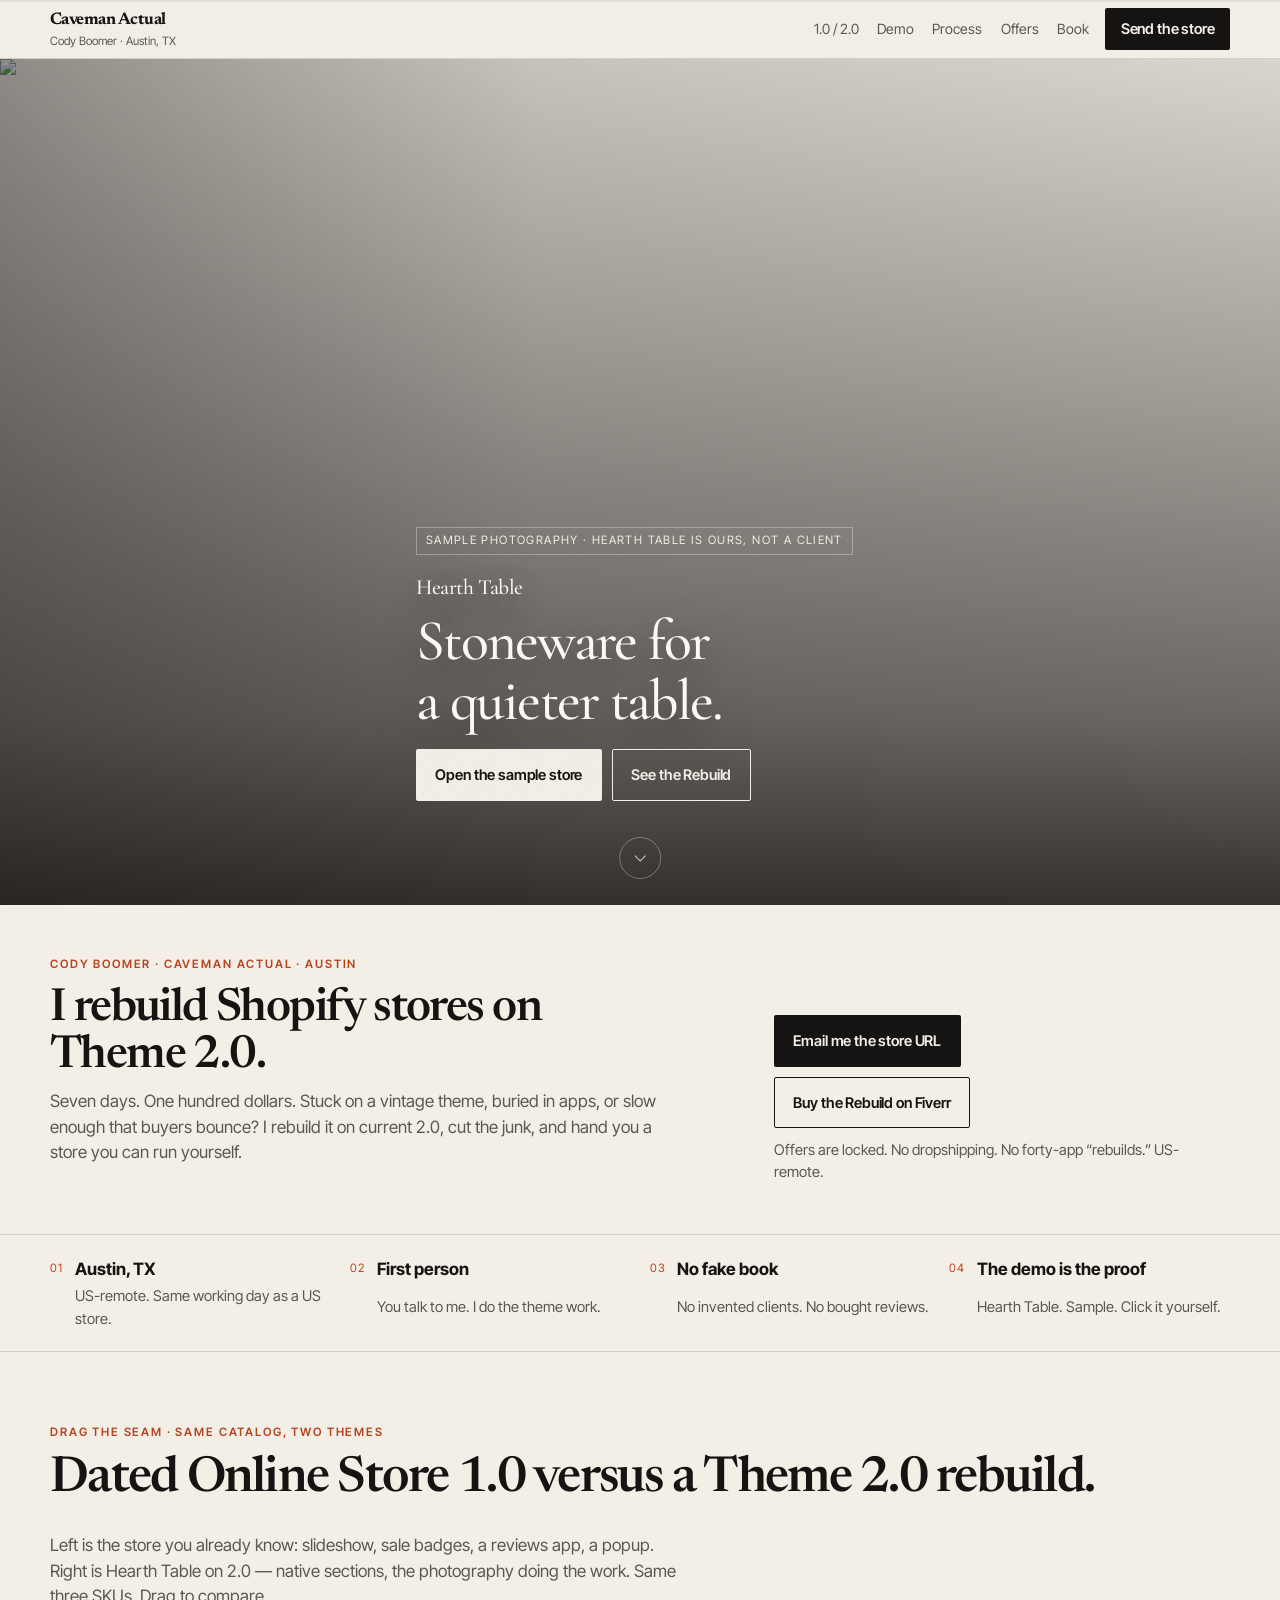
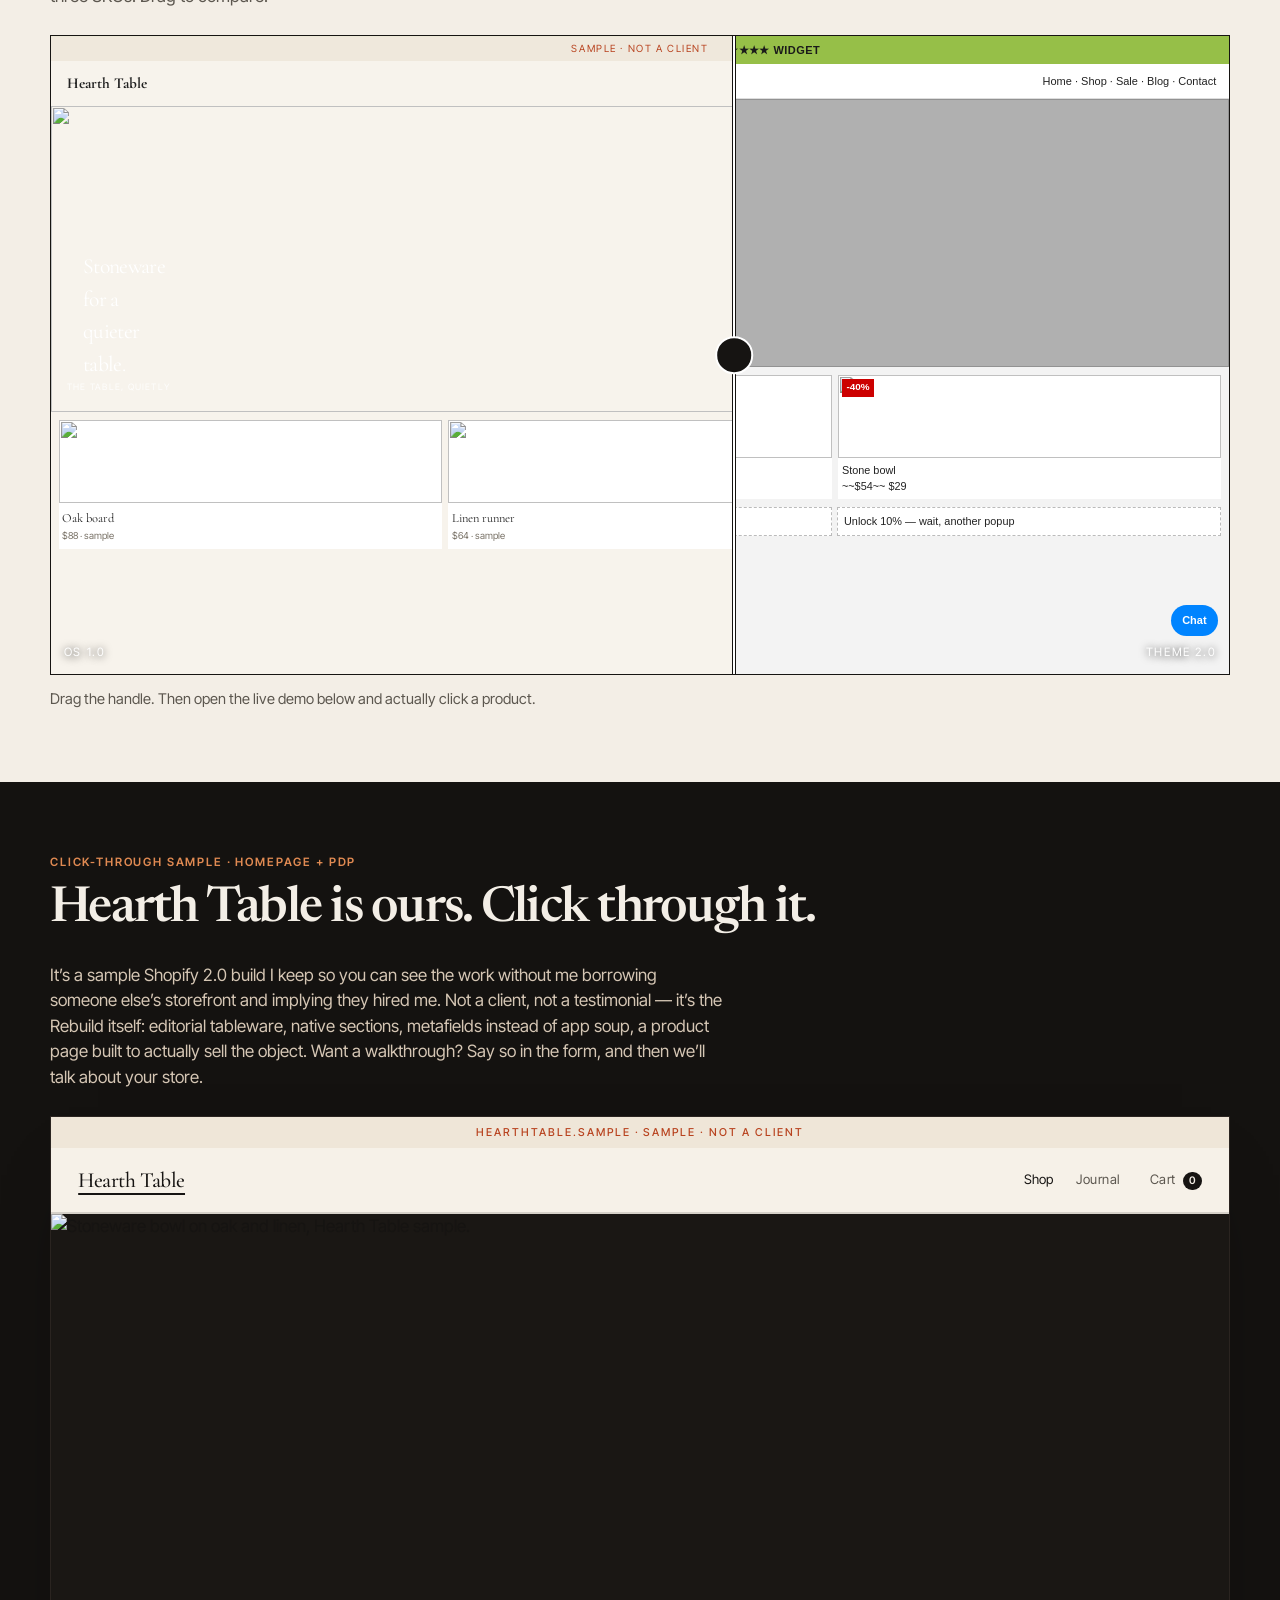
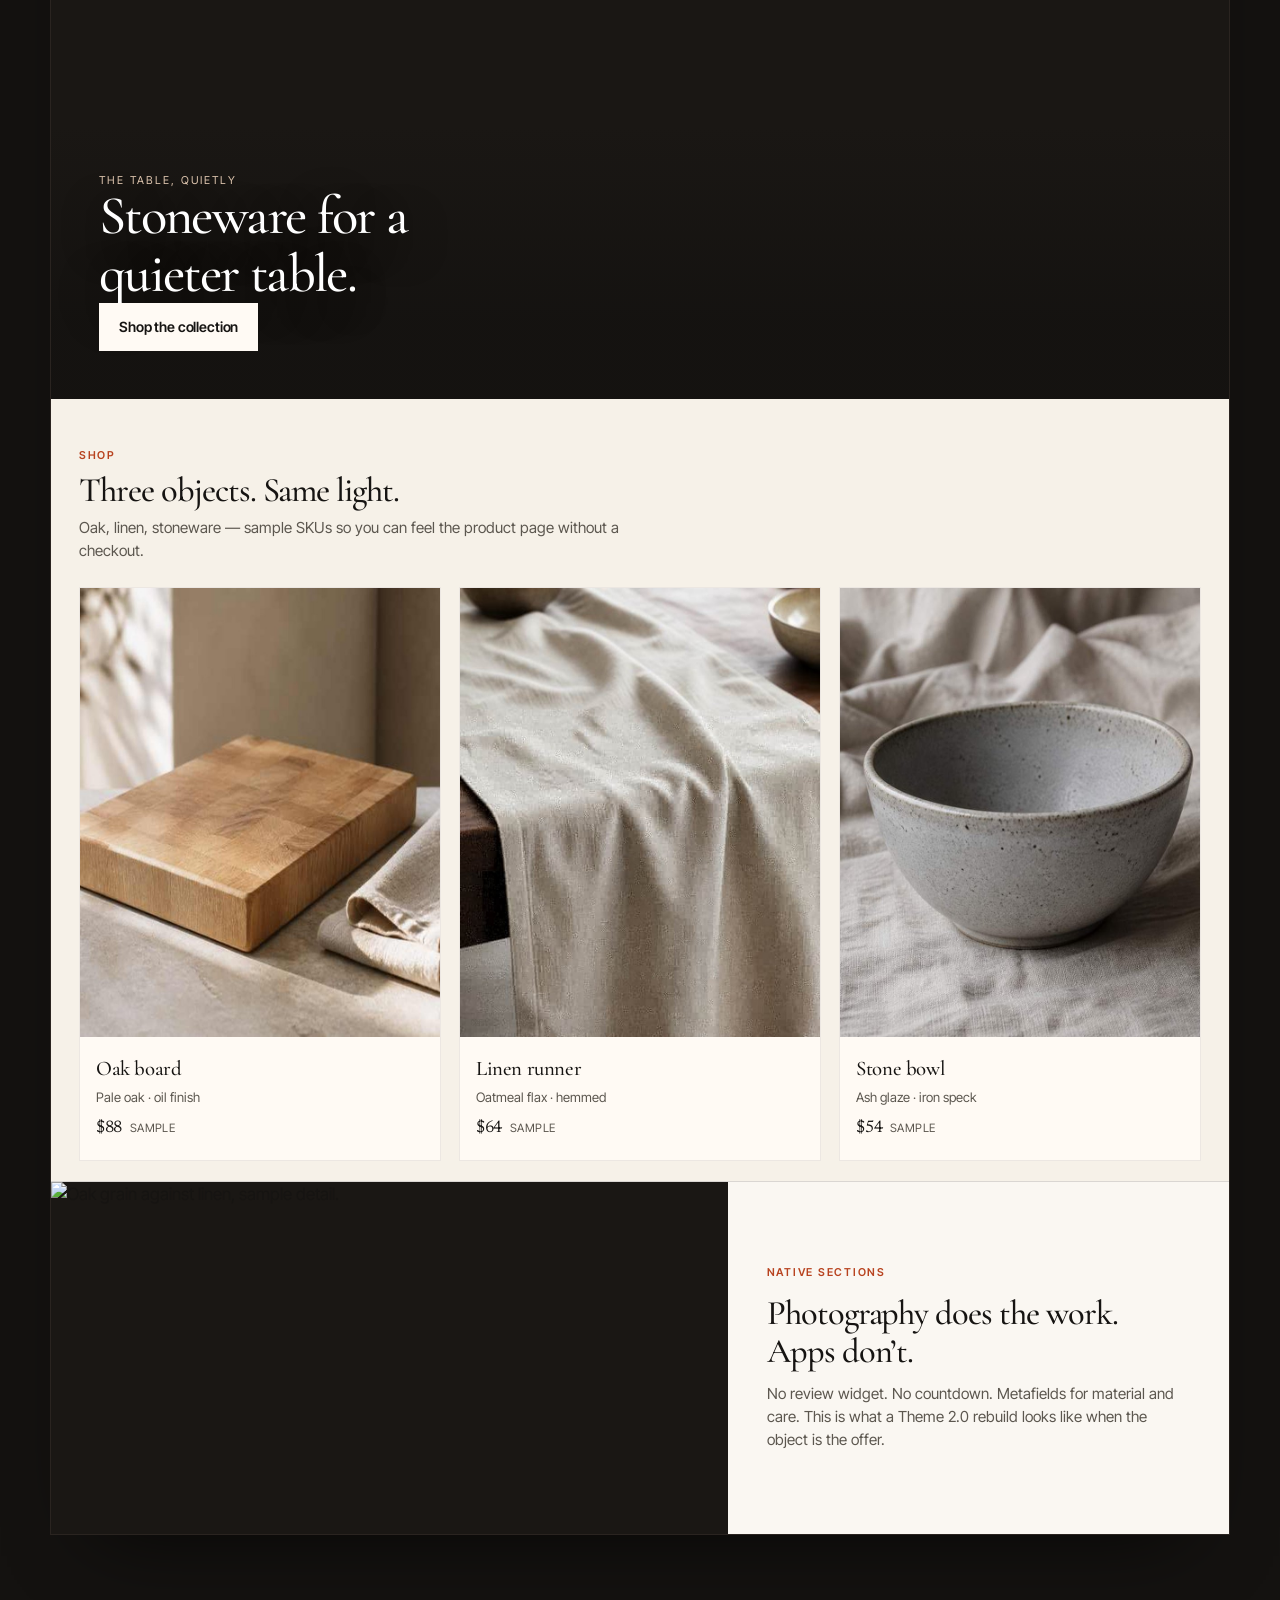
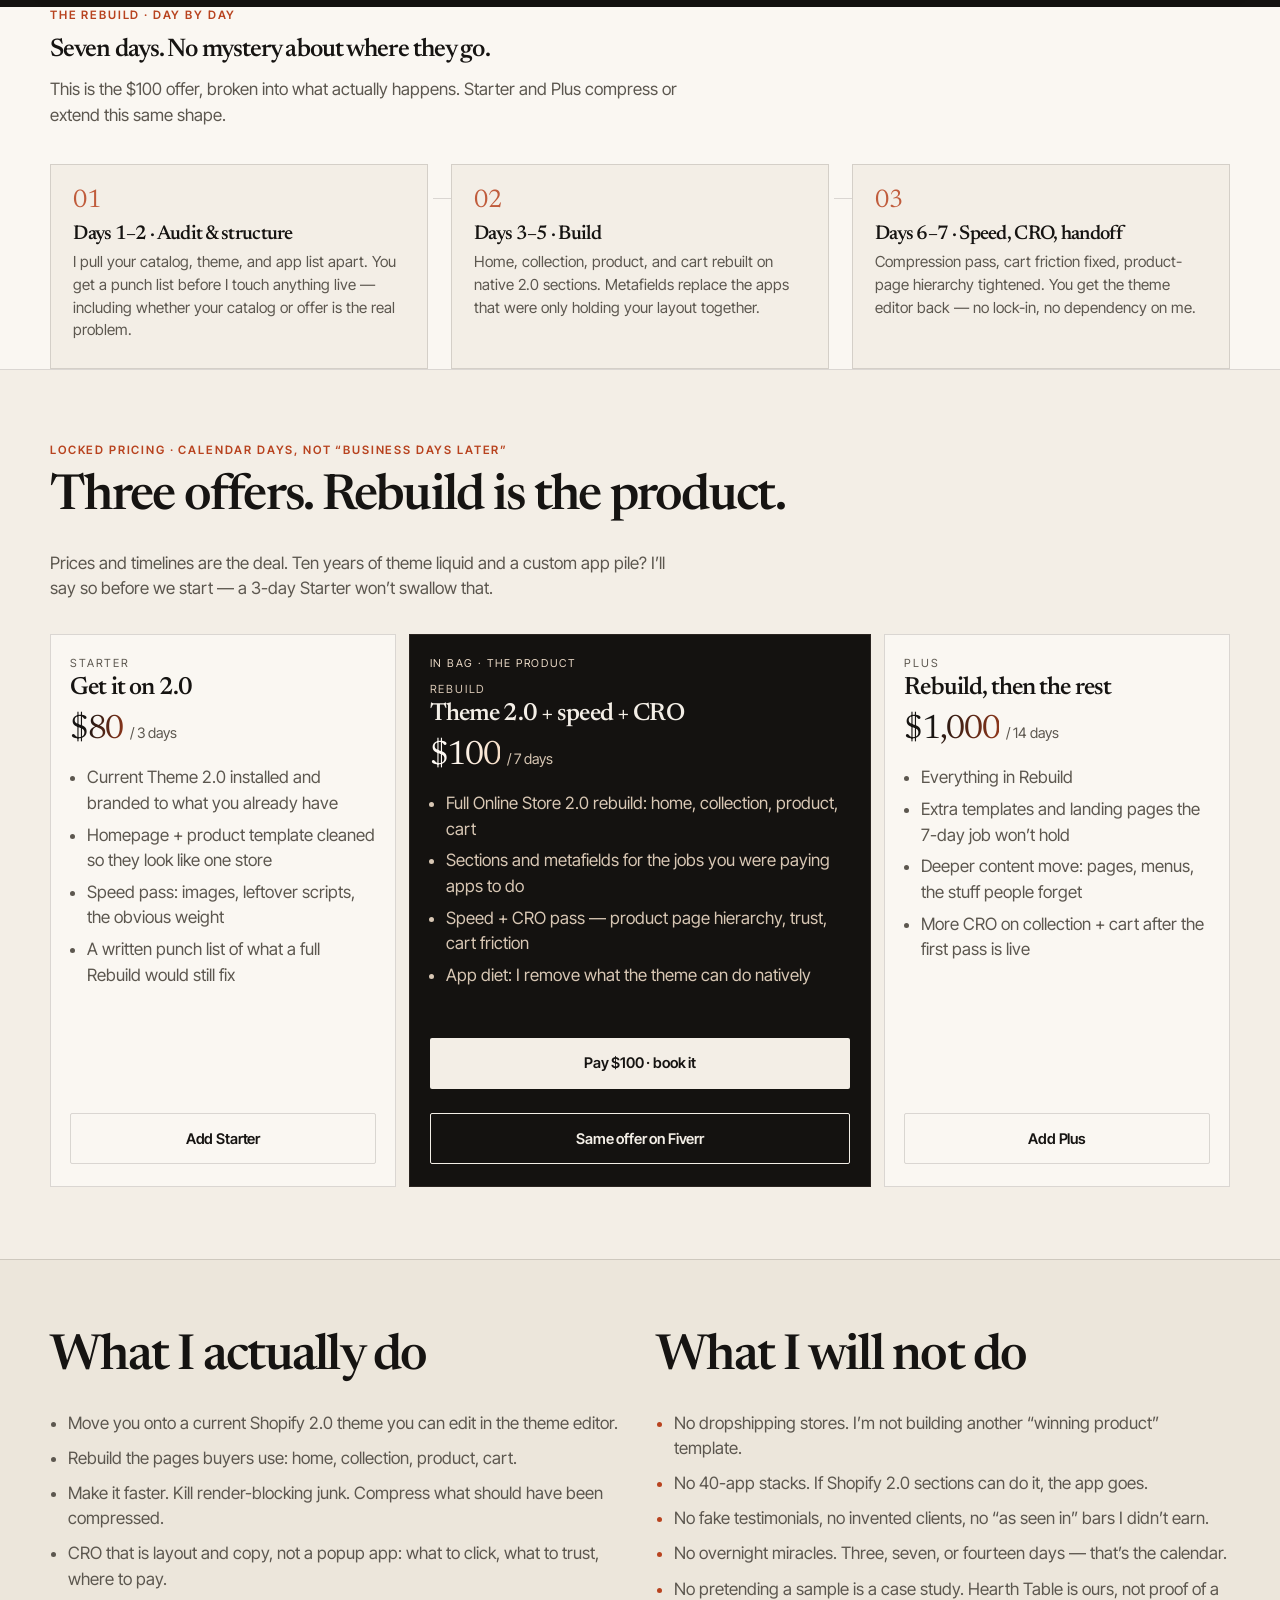
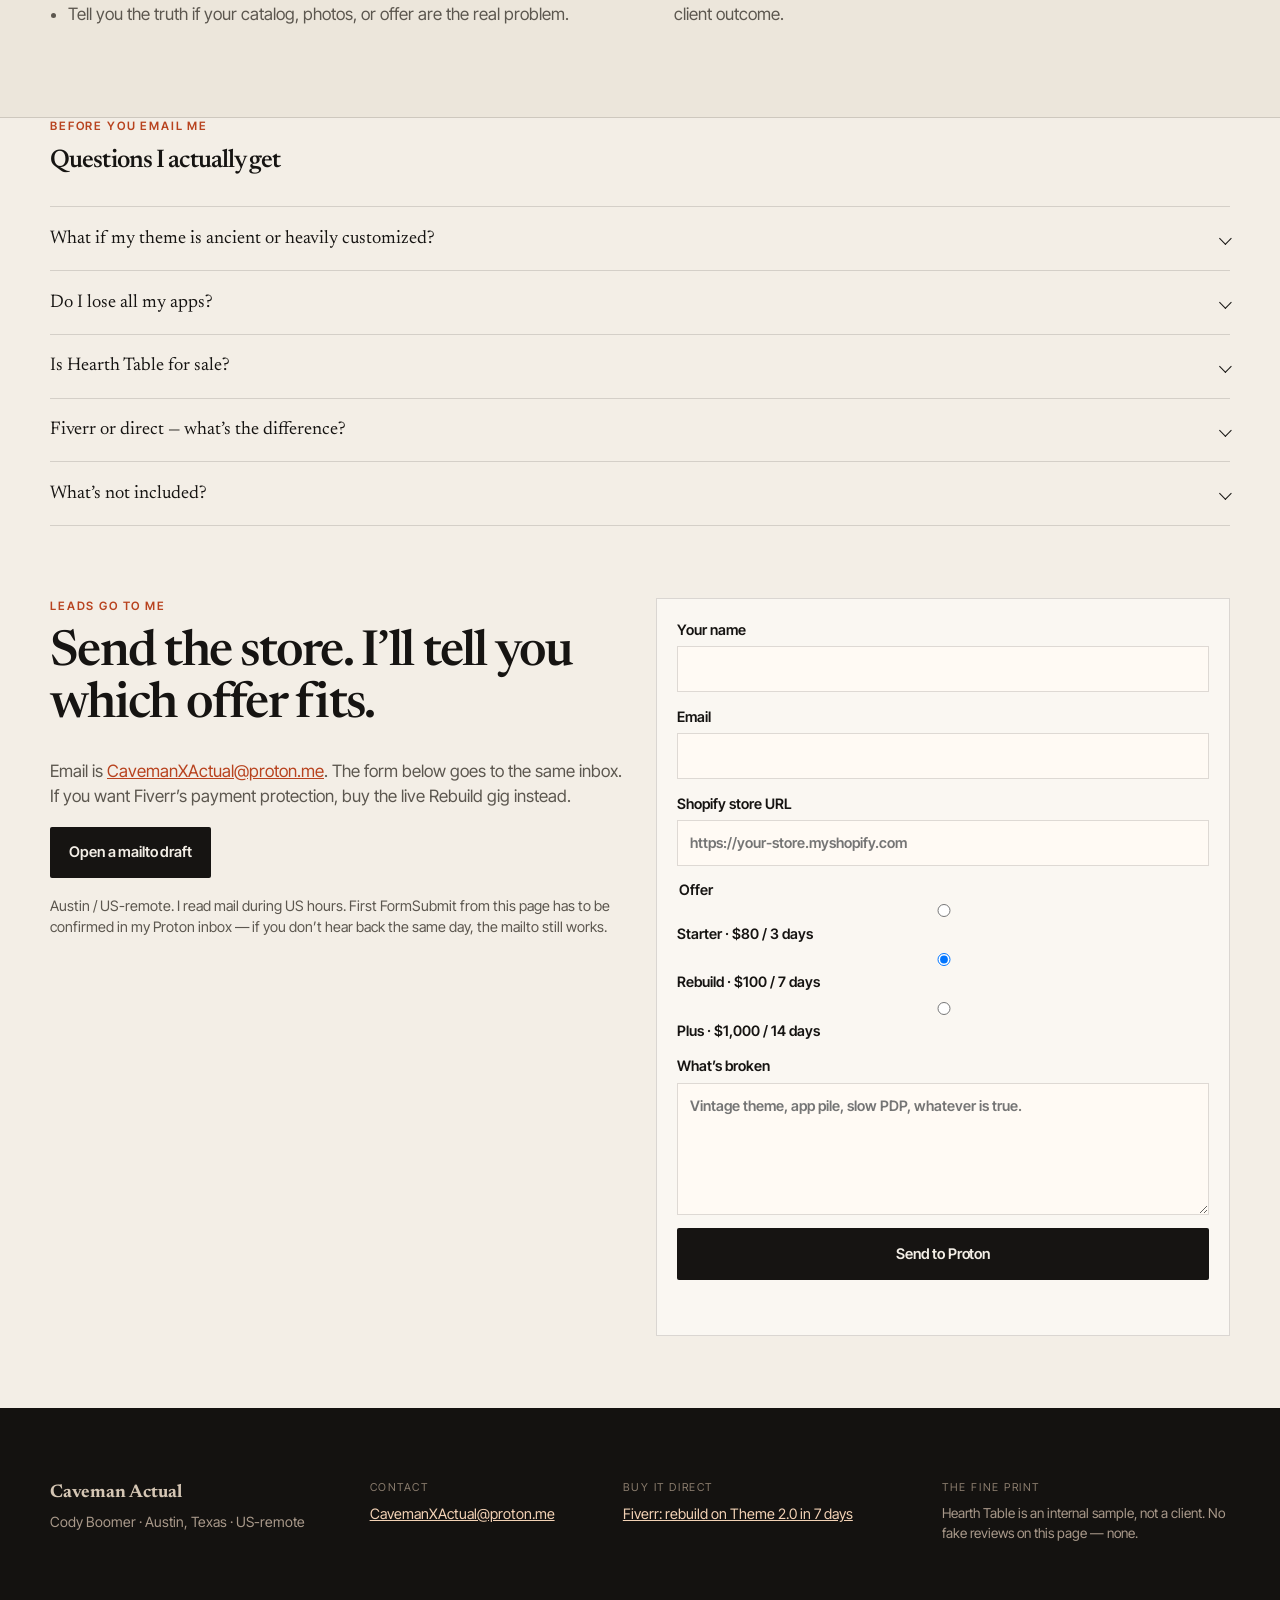
==== commit e44f345a: "Align outer shell offer prices to live Fiverr lock ($80/$100/$1000)." ====
--- a/index.html
+++ b/index.html
@@ -8,13 +8,13 @@
     <link rel="canonical" href="https://whitelight61.github.io/" />
     <meta
       name="description"
-      content="Cody Boomer (Caveman Actual) rebuilds Shopify stores on Theme 2.0 from Austin, TX. Starter $300 / 3 days. Rebuild $1,200 / 7 days. Plus $2,400 / 14 days. US-remote."
+      content="Cody Boomer (Caveman Actual) rebuilds Shopify stores on Theme 2.0 from Austin, TX. Starter $80 / 3 days. Rebuild $100 / 7 days. Plus $1,000 / 14 days. US-remote."
     />
     <meta name="author" content="Cody Boomer" />
     <meta property="og:title" content="Shopify 2.0 rebuild in 7 days — Cody Boomer" />
     <meta
       property="og:description"
-      content="I rebuild Shopify stores on Theme 2.0. Austin / US-remote. Rebuild is $1,200 in 7 days. No dropshipping. No 40-app stacks."
+      content="I rebuild Shopify stores on Theme 2.0. Austin / US-remote. Rebuild is $100 in 7 days. No dropshipping. No 40-app stacks."
     />
     <meta property="og:type" content="website" />
     <meta property="og:url" content="https://whitelight61.github.io/" />
@@ -45,9 +45,9 @@
         "areaServed": "US",
         "url": "https://whitelight61.github.io/",
         "offers": [
-          { "@type": "Offer", "name": "Starter", "price": "300", "priceCurrency": "USD", "description": "Theme 2.0 install and cleanup, 3 days" },
-          { "@type": "Offer", "name": "Rebuild", "price": "1200", "priceCurrency": "USD", "description": "Full Theme 2.0 rebuild with speed and CRO pass, 7 days" },
-          { "@type": "Offer", "name": "Plus", "price": "2400", "priceCurrency": "USD", "description": "Rebuild plus extra templates and content migration, 14 days" }
+          { "@type": "Offer", "name": "Starter", "price": "80", "priceCurrency": "USD", "description": "Theme 2.0 install and cleanup, 3 days" },
+          { "@type": "Offer", "name": "Rebuild", "price": "100", "priceCurrency": "USD", "description": "Full Theme 2.0 rebuild with speed and CRO pass, 7 days" },
+          { "@type": "Offer", "name": "Plus", "price": "1000", "priceCurrency": "USD", "description": "Rebuild plus extra templates and content migration, 14 days" }
         ]
       }
     </script>
@@ -107,7 +107,7 @@
             <p class="eyebrow">Cody Boomer · Caveman Actual · Austin</p>
             <h2>I rebuild Shopify stores on Theme&nbsp;2.0.</h2>
             <p class="section-lede">
-              Seven days. Twelve hundred dollars. Stuck on a vintage theme, buried in
+              Seven days. One hundred dollars. Stuck on a vintage theme, buried in
               apps, or slow enough that buyers bounce? I rebuild it on current 2.0,
               cut the junk, and hand you a store you can run yourself.
             </p>
@@ -401,7 +401,7 @@
           <p class="eyebrow">The Rebuild · day by day</p>
           <h2>Seven days. No mystery about where they go.</h2>
           <p class="section-lede">
-            This is the $1,200 offer, broken into what actually happens. Starter
+            This is the $100 offer, broken into what actually happens. Starter
             and Plus compress or extend this same shape.
           </p>
         </div>
@@ -437,11 +437,11 @@
           </p>
 
           <div class="bag">
-            <article class="sku" data-offer="Starter · $300 / 3 days">
+            <article class="sku" data-offer="Starter · $80 / 3 days">
               <header>
                 <p class="sku-kicker">Starter</p>
                 <h3>Get it on 2.0</h3>
-                <p class="price"><span>$300</span><small>/ 3 days</small></p>
+                <p class="price"><span>$80</span><small>/ 3 days</small></p>
               </header>
               <ul>
                 <li>Current Theme 2.0 installed and branded to what you already have</li>
@@ -449,15 +449,15 @@
                 <li>Speed pass: images, leftover scripts, the obvious weight</li>
                 <li>A written punch list of what a full Rebuild would still fix</li>
               </ul>
-              <a class="btn btn-line" href="#book" data-offer="Starter · $300 / 3 days">Add Starter</a>
+              <a class="btn btn-line" href="#book" data-offer="Starter · $80 / 3 days">Add Starter</a>
             </article>
 
-            <article class="sku is-picked" id="work" data-offer="Rebuild · $1,200 / 7 days">
+            <article class="sku is-picked" id="work" data-offer="Rebuild · $100 / 7 days">
               <p class="sku-badge">In bag · the product</p>
               <header>
                 <p class="sku-kicker">Rebuild</p>
                 <h3>Theme 2.0 + speed + CRO</h3>
-                <p class="price"><span>$1,200</span><small>/ 7 days</small></p>
+                <p class="price"><span>$100</span><small>/ 7 days</small></p>
               </header>
               <ul>
                 <li>Full Online Store 2.0 rebuild: home, collection, product, cart</li>
@@ -466,7 +466,7 @@
                 <li>App diet: I remove what the theme can do natively</li>
               </ul>
               <div class="sku-pay">
-                <a class="btn btn-solid magnetic" href="#book" data-offer="Rebuild · $1,200 / 7 days">Pay $1,200 · book it</a>
+                <a class="btn btn-solid magnetic" href="#book" data-offer="Rebuild · $100 / 7 days">Pay $100 · book it</a>
                 <a
                   class="btn btn-ghost"
                   href="https://www.fiverr.com/caveman_actual/rebuild-your-shopify-store-on-theme-20-with-speed-and-cro-in-7-days"
@@ -477,11 +477,11 @@
               </div>
             </article>
 
-            <article class="sku" data-offer="Plus · $2,400 / 14 days">
+            <article class="sku" data-offer="Plus · $1,000 / 14 days">
               <header>
                 <p class="sku-kicker">Plus</p>
                 <h3>Rebuild, then the rest</h3>
-                <p class="price"><span>$2,400</span><small>/ 14 days</small></p>
+                <p class="price"><span>$1,000</span><small>/ 14 days</small></p>
               </header>
               <ul>
                 <li>Everything in Rebuild</li>
@@ -489,7 +489,7 @@
                 <li>Deeper content move: pages, menus, the stuff people forget</li>
                 <li>More CRO on collection + cart after the first pass is live</li>
               </ul>
-              <a class="btn btn-line" href="#book" data-offer="Plus · $2,400 / 14 days">Add Plus</a>
+              <a class="btn btn-line" href="#book" data-offer="Plus · $1,000 / 14 days">Add Plus</a>
             </article>
           </div>
         </div>
@@ -565,7 +565,7 @@
             <p>
               <a
                 class="btn btn-solid"
-                href="mailto:CavemanXActual@proton.me?subject=Shopify%202.0%20rebuild%20lead&body=Name%3A%0AStore%20URL%3A%0AOffer%3A%20Rebuild%20%241%2C200%20%2F%207%20days%0AWhat%27s%20broken%3A%0A"
+                href="mailto:CavemanXActual@proton.me?subject=Shopify%202.0%20rebuild%20lead&body=Name%3A%0AStore%20URL%3A%0AOffer%3A%20Rebuild%20%24100%20%2F%207%20days%0AWhat%27s%20broken%3A%0A"
                 >Open a mailto draft</a
               >
             </p>
@@ -610,14 +610,14 @@
             <fieldset>
               <legend>Offer</legend>
               <label class="choice"
-                ><input type="radio" name="offer" value="Starter · $300 / 3 days" /> Starter · $300 / 3 days</label
+                ><input type="radio" name="offer" value="Starter · $80 / 3 days" /> Starter · $80 / 3 days</label
               >
               <label class="choice"
-                ><input type="radio" name="offer" value="Rebuild · $1,200 / 7 days" checked />
-                Rebuild · $1,200 / 7 days</label
+                ><input type="radio" name="offer" value="Rebuild · $100 / 7 days" checked />
+                Rebuild · $100 / 7 days</label
               >
               <label class="choice"
-                ><input type="radio" name="offer" value="Plus · $2,400 / 14 days" /> Plus · $2,400 / 14 days</label
+                ><input type="radio" name="offer" value="Plus · $1,000 / 14 days" /> Plus · $1,000 / 14 days</label
               >
             </fieldset>
             <label>
@@ -664,7 +664,7 @@
     </footer>
 
     <div class="dock">
-      <a href="#book">Book · $1,200</a>
+      <a href="#book">Book · $100</a>
       <a
         href="https://www.fiverr.com/caveman_actual/rebuild-your-shopify-store-on-theme-20-with-speed-and-cro-in-7-days"
         rel="noopener noreferrer"
--- a/assets/index-B7Bv2wqq.css
+++ b/assets/index-B7Bv2wqq.css
@@ -189,3 +189,11 @@
   .ht-view[data-view]:not(.is-on){display:none}
   .demo{padding-bottom:5.5rem}
 }
+
+/* --- Hearth sample: demote marketing dock --- */
+html.ht-active .dock{display:none !important}
+@media (width<840px){
+  html.ht-active .ht-sticky-atc{bottom:max(.7rem, env(safe-area-inset-bottom))}
+  html.ht-active .demo{padding-bottom:2.5rem}
+  html.ht-active .site-footer{padding-bottom:2rem}
+}
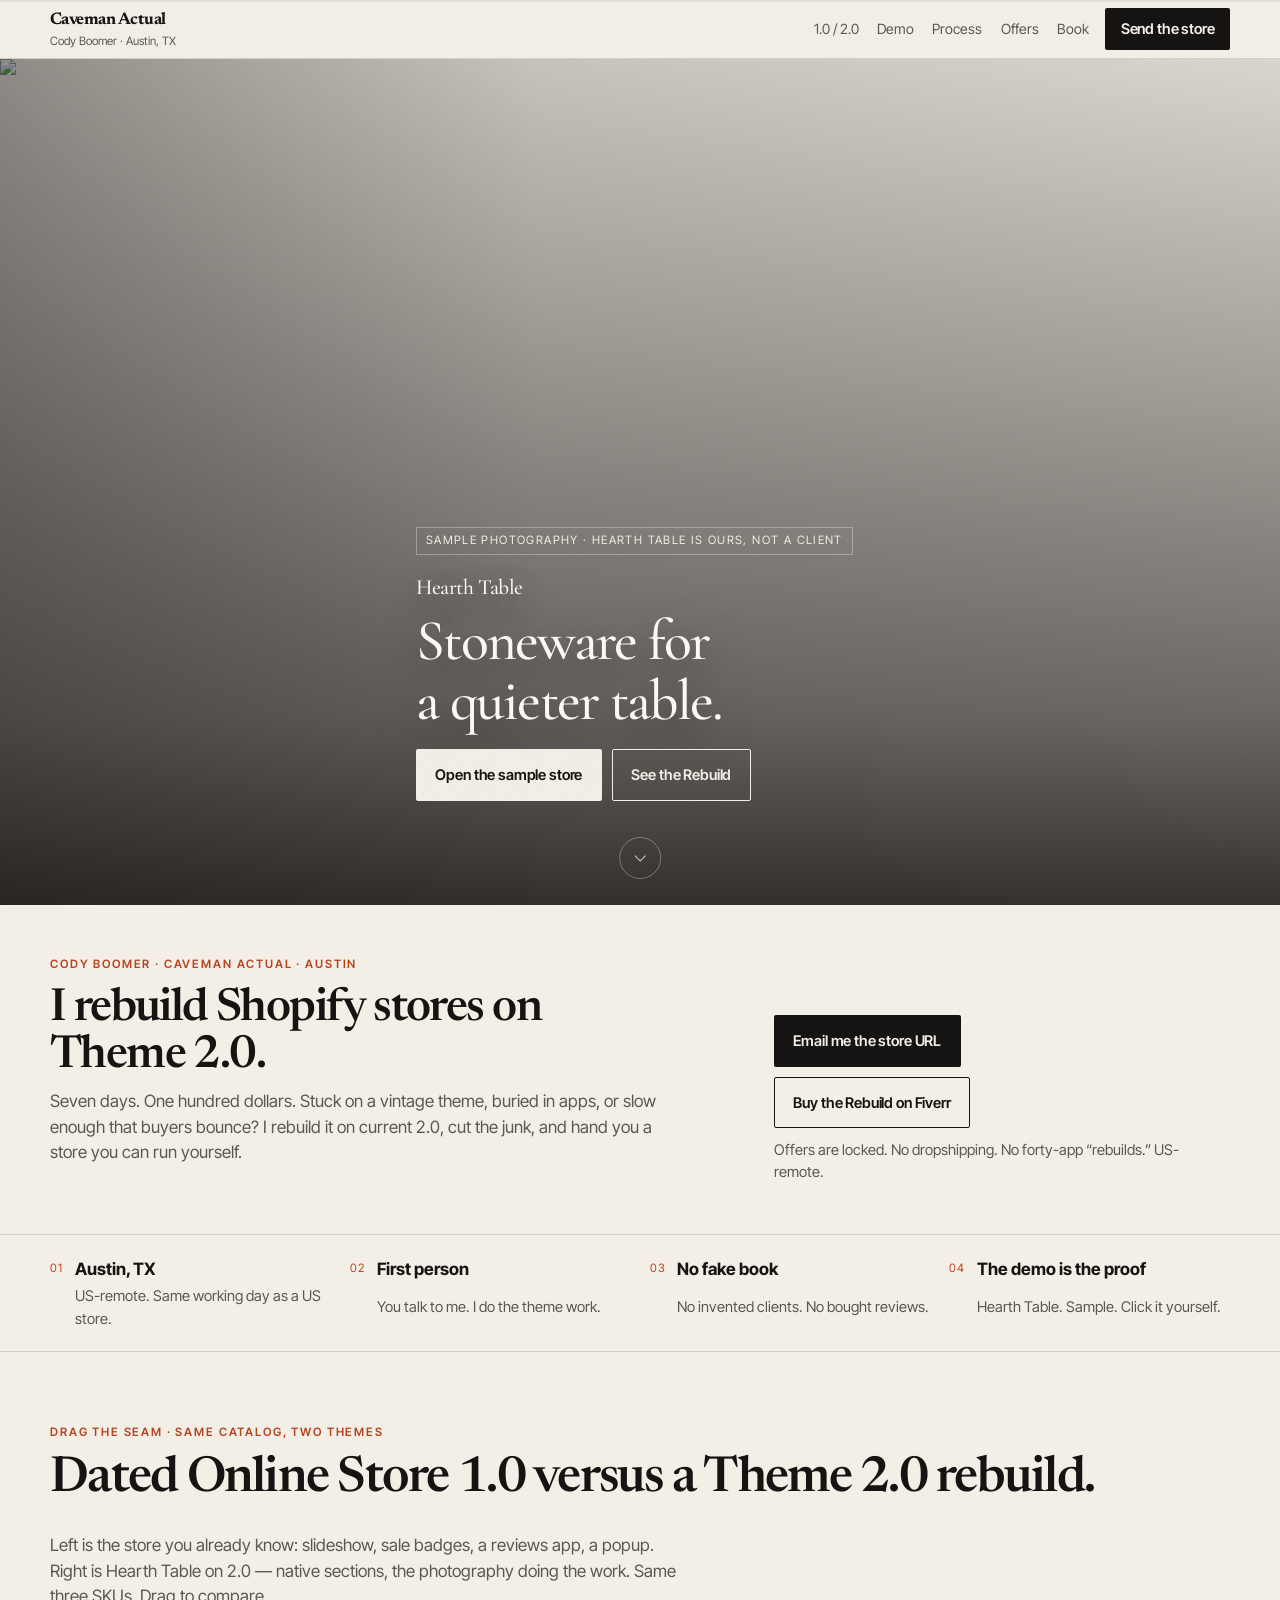
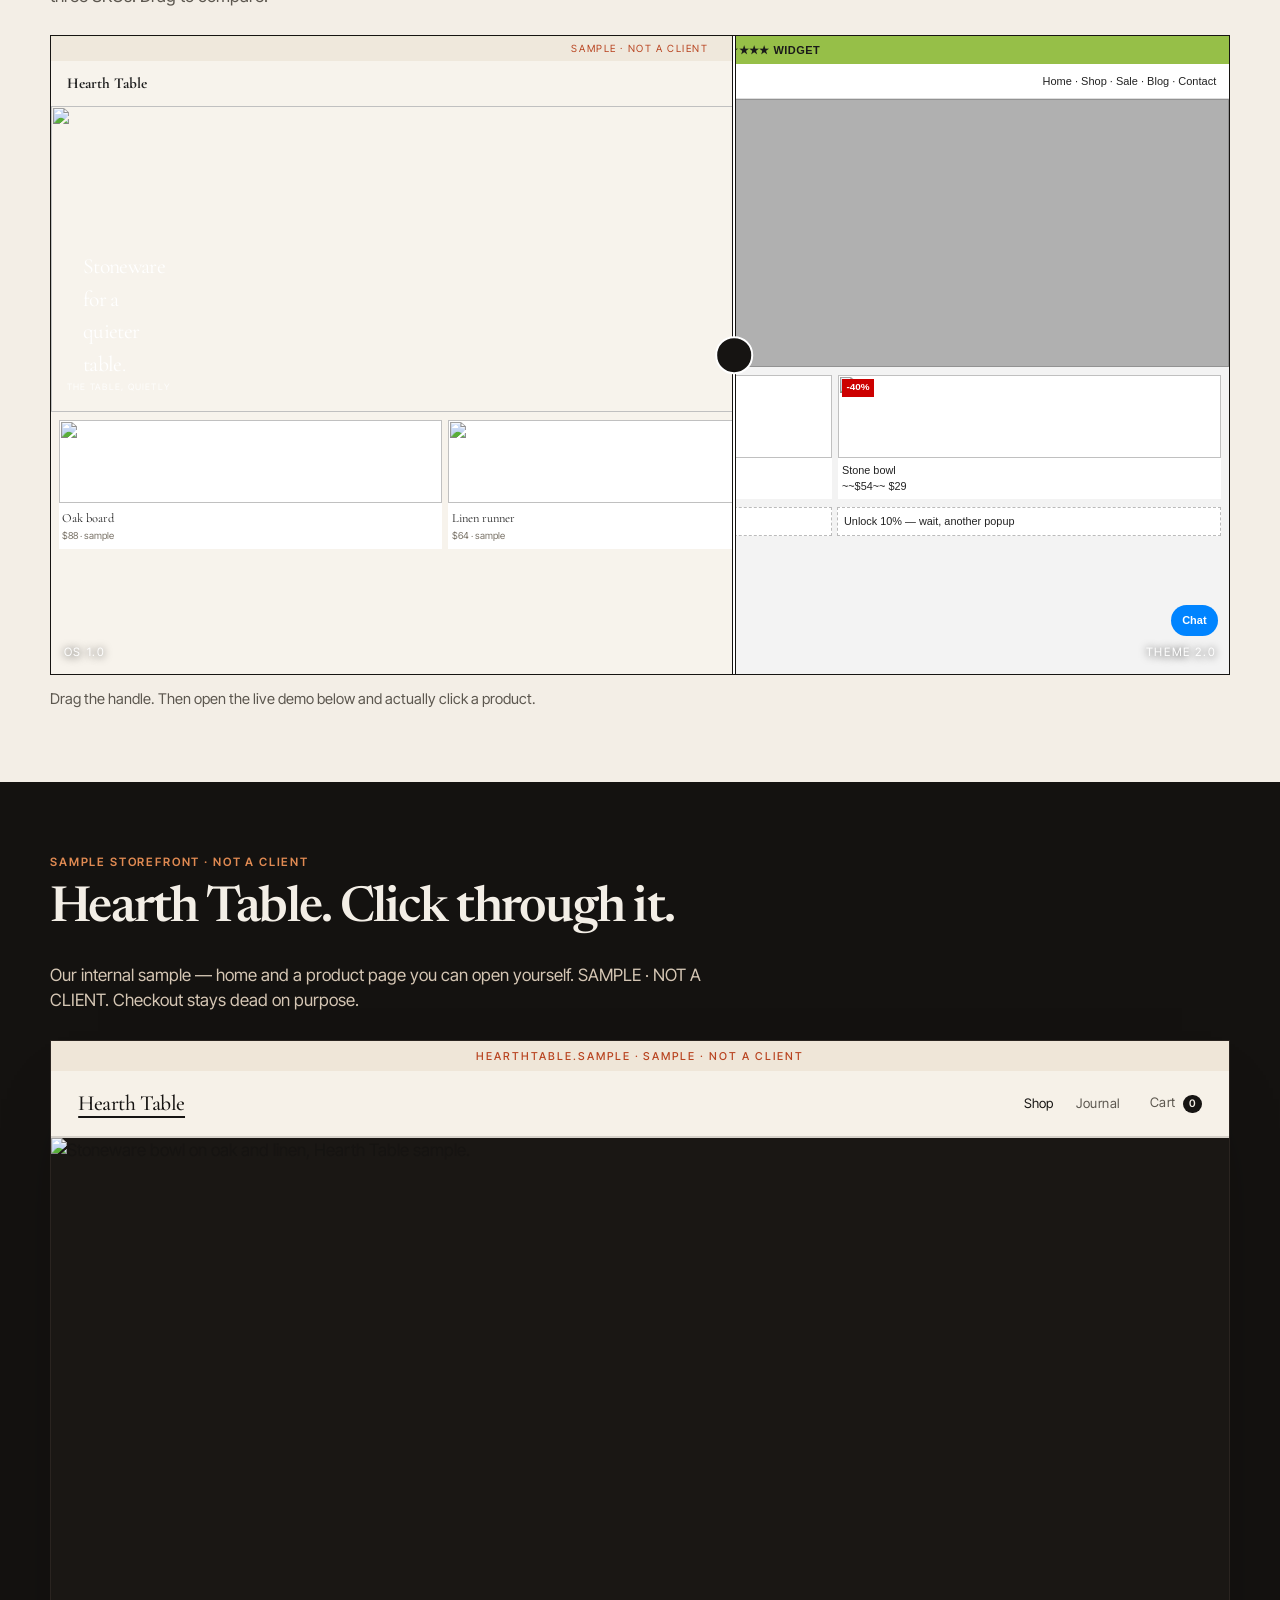
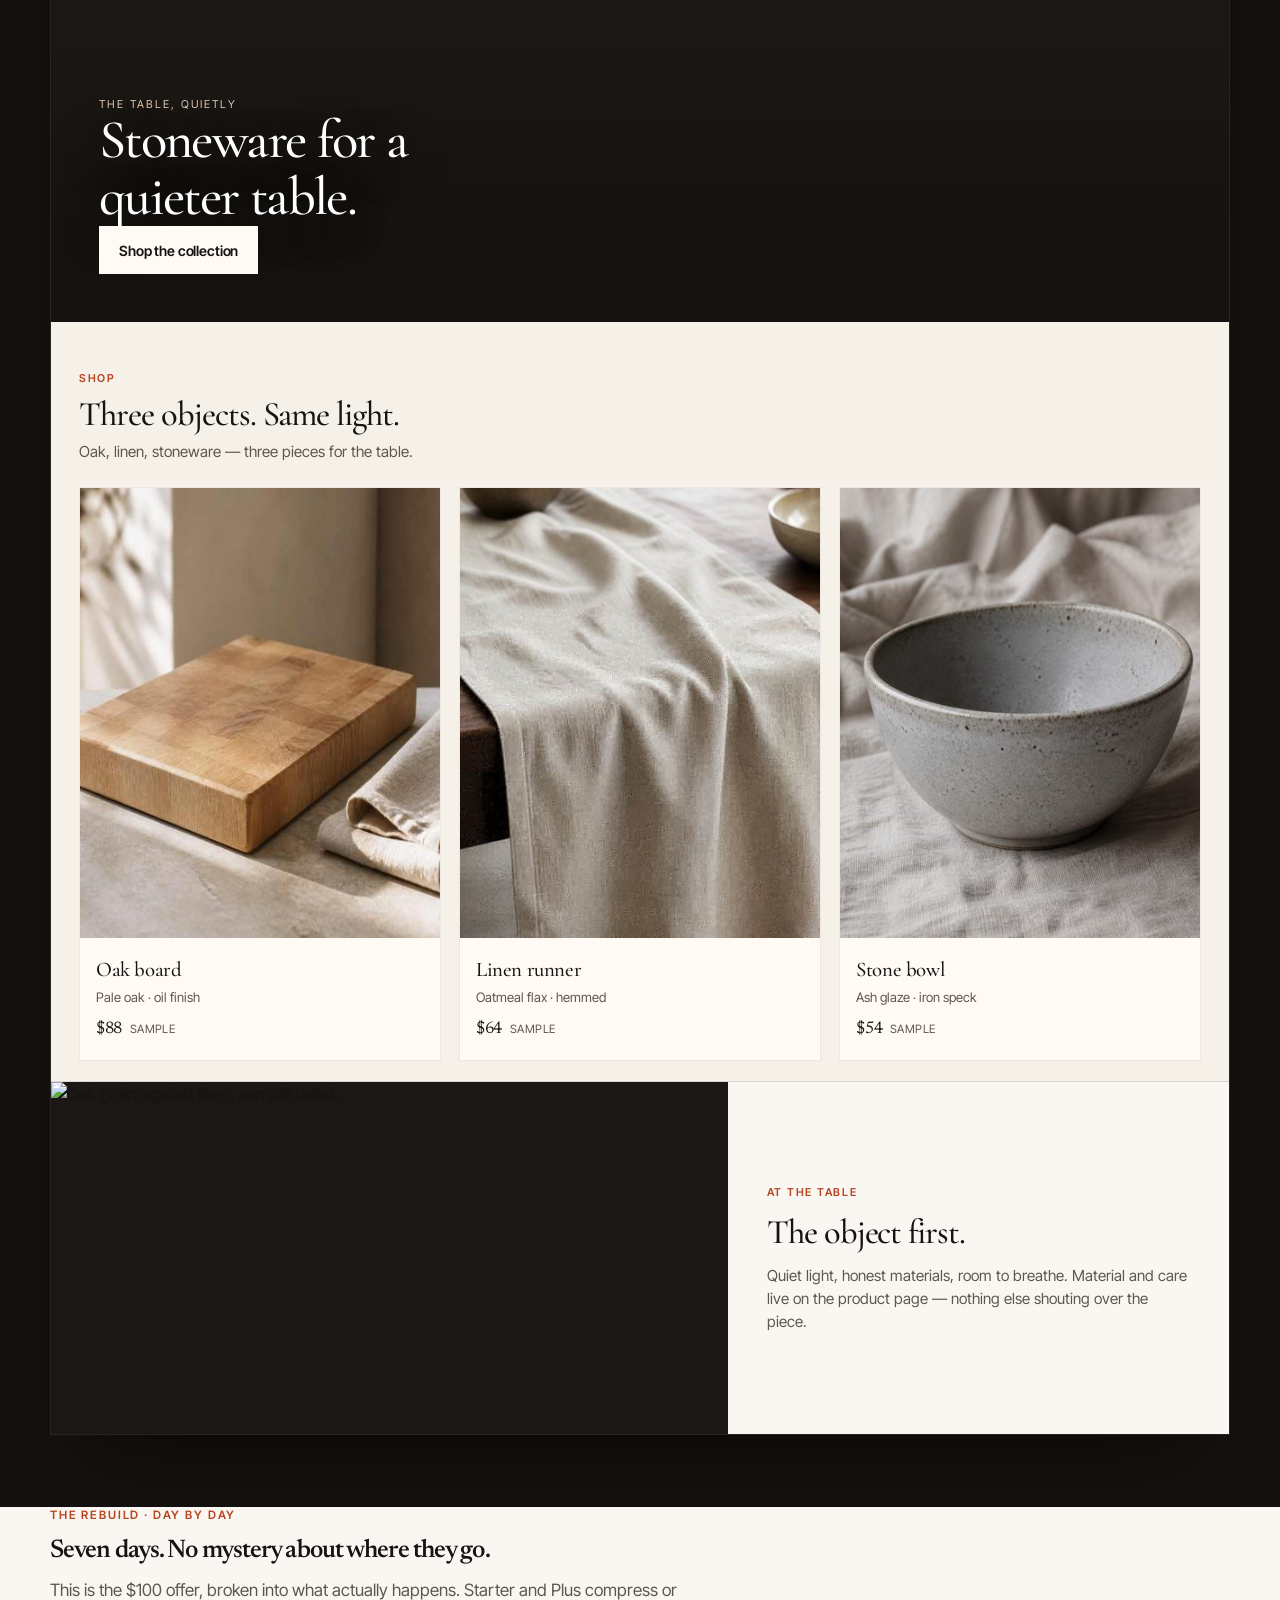
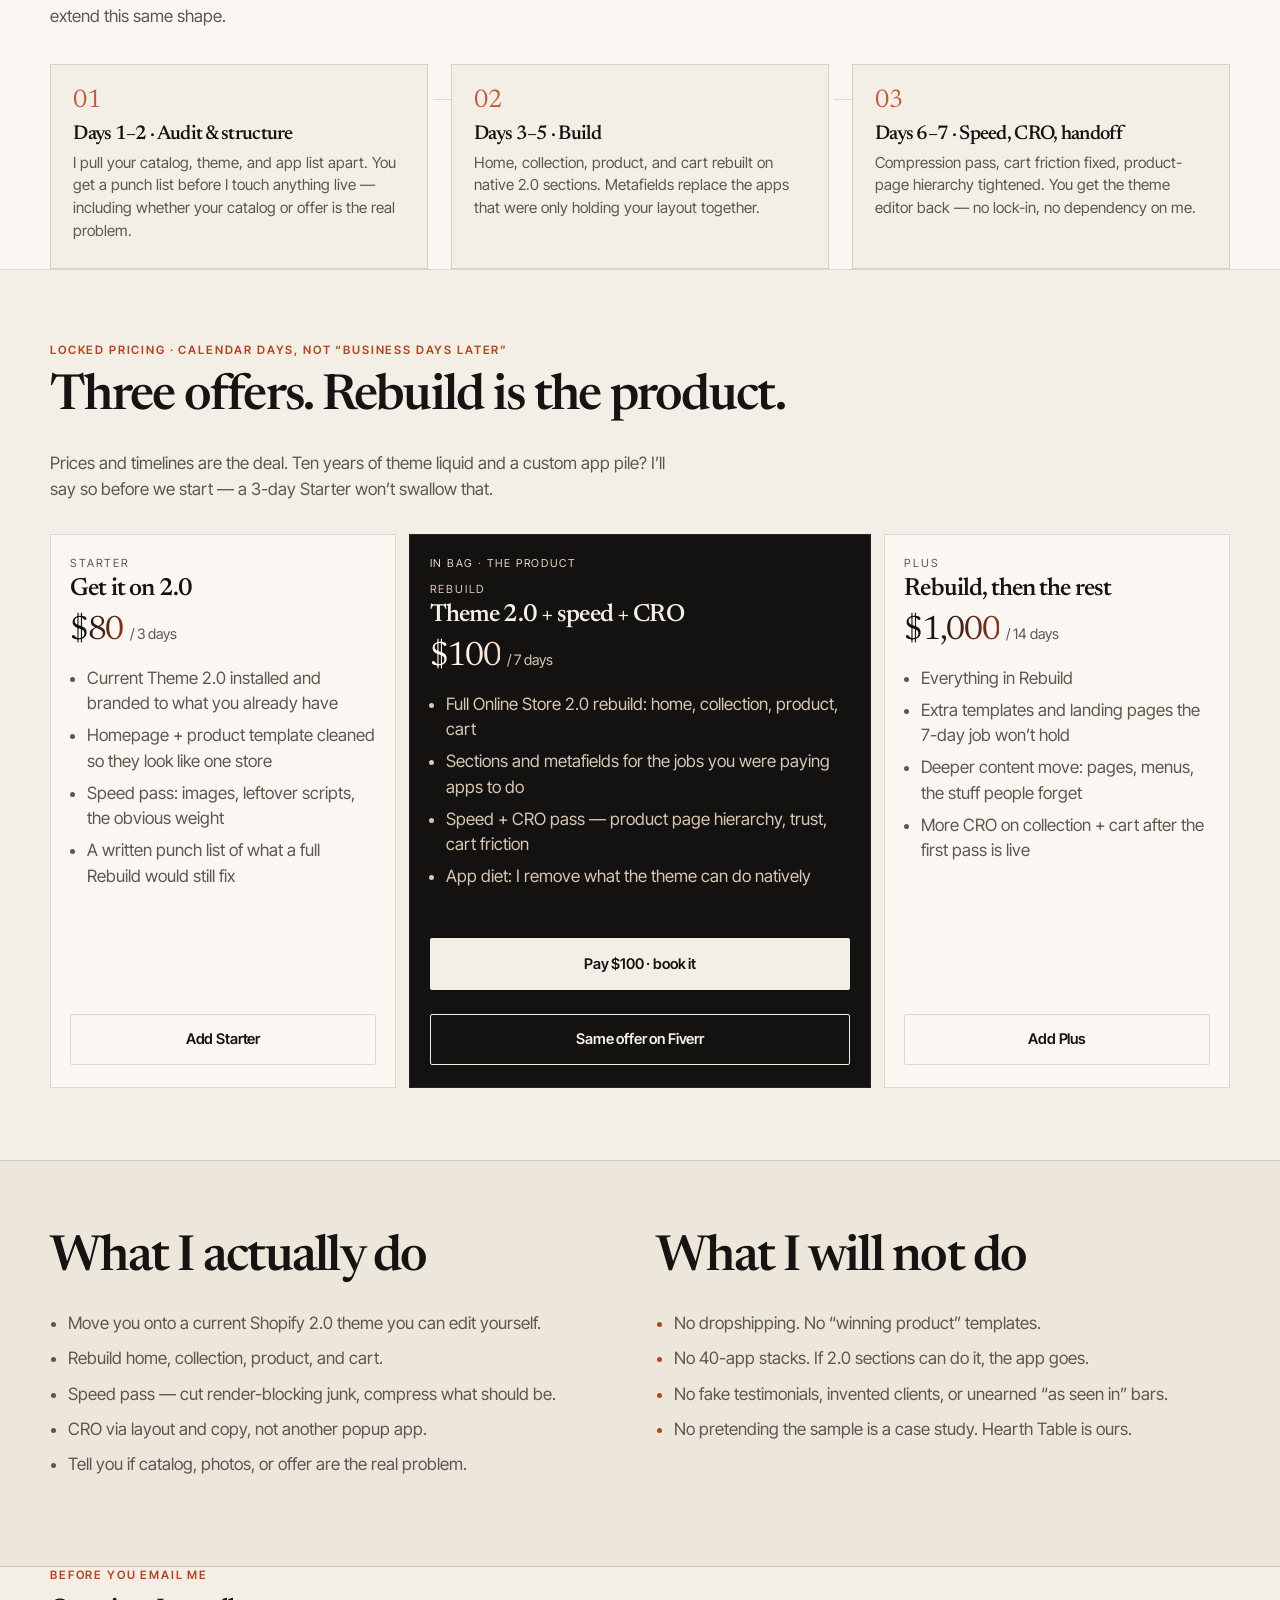
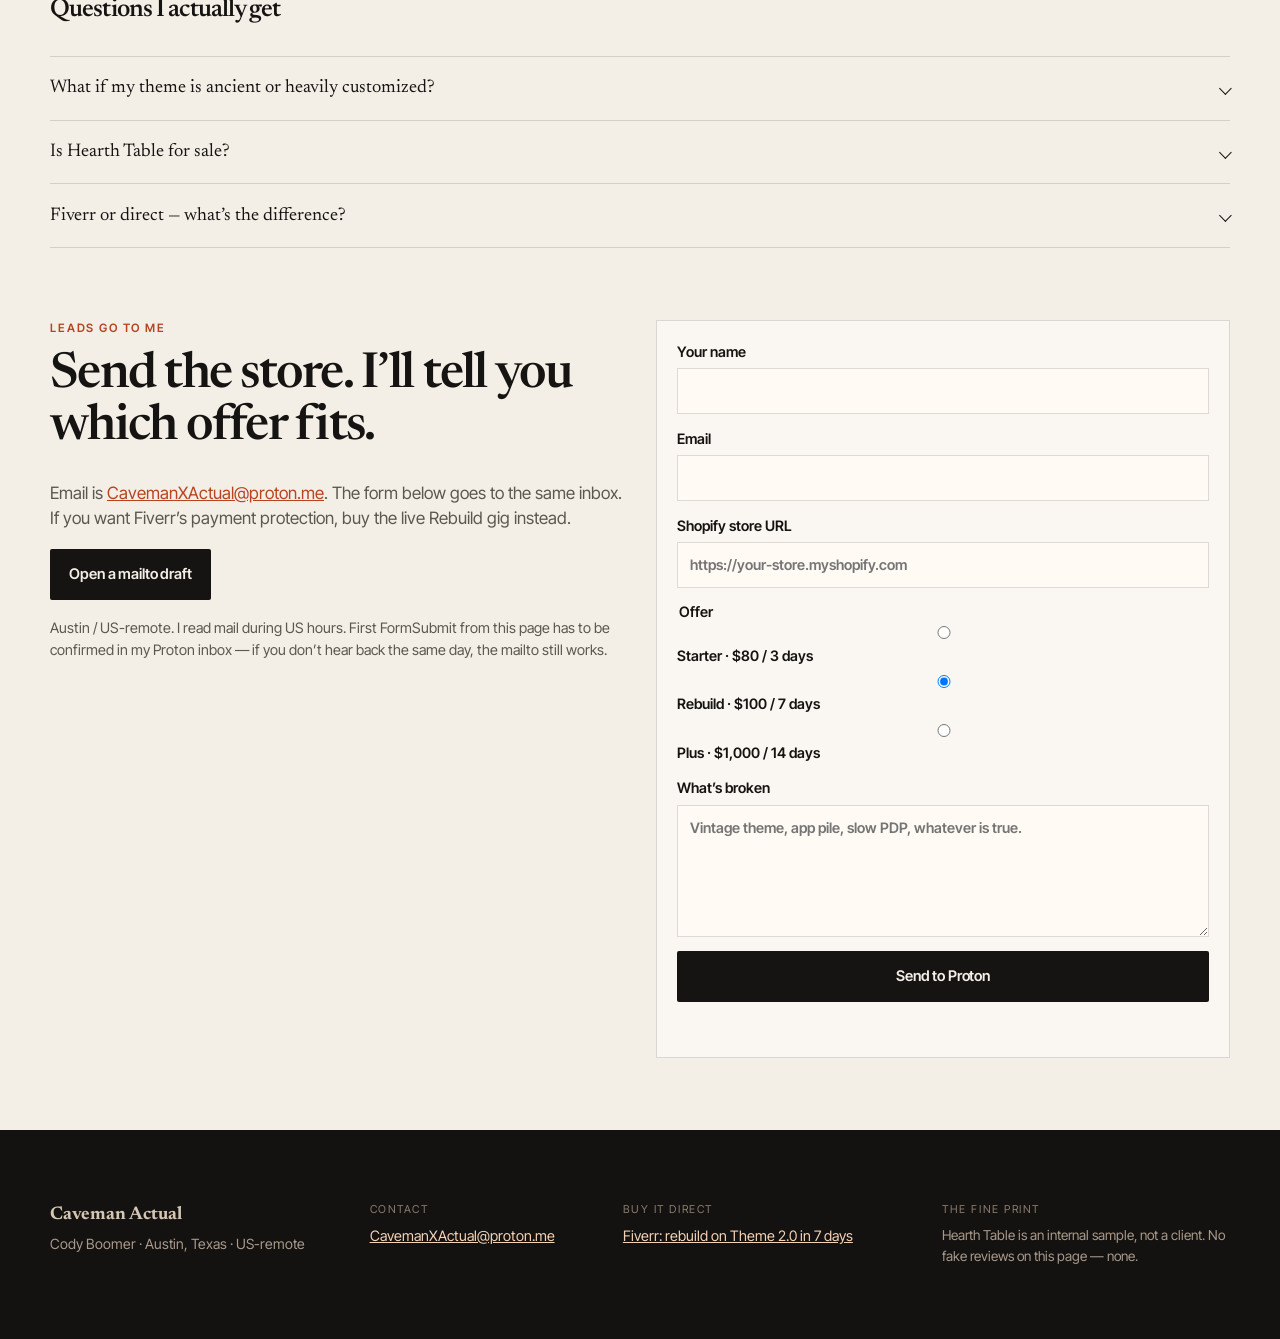
==== commit 23c4395e: "Hearth store-feel: hide agency chrome on #hearth, tighten outer shell, keep Fiverr $80/$100/$1000" ====
--- a/index.html
+++ b/index.html
@@ -216,15 +216,11 @@
 
       <section id="hearth" class="demo rise">
         <div class="wrap demo-head">
-          <p class="eyebrow">Click-through sample · homepage + PDP</p>
-          <h2>Hearth Table is ours. Click through it.</h2>
+          <p class="eyebrow">Sample storefront · not a client</p>
+          <h2>Hearth Table. Click through it.</h2>
           <p>
-            It’s a sample Shopify 2.0 build I keep so you can see the work without
-            me borrowing someone else’s storefront and implying they hired me. Not
-            a client, not a testimonial — it’s the Rebuild itself: editorial
-            tableware, native sections, metafields instead of app soup, a product
-            page built to actually sell the object. Want a walkthrough? Say so in
-            the form, and then we’ll talk about your store.
+            Our internal sample — home and a product page you can open yourself.
+            SAMPLE · NOT A CLIENT. Checkout stays dead on purpose.
           </p>
         </div>
 
@@ -256,7 +252,7 @@
                 <div class="ht-collection-head">
                   <p class="ht-collection-eyebrow">Shop</p>
                   <h3 class="ht-collection-title">Three objects. Same light.</h3>
-                  <p class="ht-collection-lede">Oak, linen, stoneware — sample SKUs so you can feel the product page without a checkout.</p>
+                  <p class="ht-collection-lede">Oak, linen, stoneware — three pieces for the table.</p>
                 </div>
                 <div class="ht-cards">
                   <button type="button" class="ht-card" data-ht="board">
@@ -291,9 +287,9 @@
                   <img src="/hearth/detail.jpg" alt="Oak grain against linen, sample detail." width="800" height="533" loading="lazy" />
                 </figure>
                 <div class="ht-editorial-copy">
-                  <p class="ht-collection-eyebrow">Native sections</p>
-                  <h3>Photography does the work. Apps don’t.</h3>
-                  <p>No review widget. No countdown. Metafields for material and care. This is what a Theme 2.0 rebuild looks like when the object is the offer.</p>
+                  <p class="ht-collection-eyebrow">At the table</p>
+                  <h3>The object first.</h3>
+                  <p>Quiet light, honest materials, room to breathe. Material and care live on the product page — nothing else shouting over the piece.</p>
                 </div>
               </div>
             </div>
@@ -314,7 +310,7 @@
                 <div class="ht-buy">
                   <p class="ht-sku-flag">Sample SKU · not for sale</p>
                   <h3>Oak board</h3>
-                  <p class="ht-material-line">Thick pale oak. Oil finish. Made to hold the meal, not the marketing.</p>
+                  <p class="ht-material-line">Thick pale oak. Oil finish. Made to hold the meal.</p>
                   <p class="ht-price"><span>$88</span><small>sample · USD</small></p>
                   <button type="button" class="btn btn-solid ht-atc" data-ht-cart>Add to cart</button>
                   <p class="ht-ship">Ships in a quiet sleeve. Sample store — checkout is intentionally dead.</p>
@@ -343,7 +339,7 @@
                 <div class="ht-buy">
                   <p class="ht-sku-flag">Sample SKU · not for sale</p>
                   <h3>Linen runner</h3>
-                  <p class="ht-material-line">Oatmeal flax, a visible weave, hemmed by hand feel — not a page-builder block.</p>
+                  <p class="ht-material-line">Oatmeal flax, a visible weave, hemmed by hand.</p>
                   <p class="ht-price"><span>$64</span><small>sample · USD</small></p>
                   <button type="button" class="btn btn-solid ht-atc" data-ht-cart>Add to cart</button>
                   <p class="ht-ship">Softens with every wash. Sample store — checkout is intentionally dead.</p>
@@ -372,7 +368,7 @@
                 <div class="ht-buy">
                   <p class="ht-sku-flag">Sample SKU · not for sale</p>
                   <h3>Stone bowl</h3>
-                  <p class="ht-material-line">Ash glaze, iron specks, a rim you can feel. Hierarchy without a reviews app.</p>
+                  <p class="ht-material-line">Ash glaze, iron specks, a rim you can feel.</p>
                   <p class="ht-price"><span>$54</span><small>sample · USD</small></p>
                   <button type="button" class="btn btn-solid ht-atc" data-ht-cart>Add to cart</button>
                   <p class="ht-ship">One bowl, one place setting. Sample store — checkout is intentionally dead.</p>
@@ -500,21 +496,20 @@
           <div>
             <h2>What I actually do</h2>
             <ul class="plain">
-              <li>Move you onto a current Shopify 2.0 theme you can edit in the theme editor.</li>
-              <li>Rebuild the pages buyers use: home, collection, product, cart.</li>
-              <li>Make it faster. Kill render-blocking junk. Compress what should have been compressed.</li>
-              <li>CRO that is layout and copy, not a popup app: what to click, what to trust, where to pay.</li>
-              <li>Tell you the truth if your catalog, photos, or offer are the real problem.</li>
+              <li>Move you onto a current Shopify 2.0 theme you can edit yourself.</li>
+              <li>Rebuild home, collection, product, and cart.</li>
+              <li>Speed pass — cut render-blocking junk, compress what should be.</li>
+              <li>CRO via layout and copy, not another popup app.</li>
+              <li>Tell you if catalog, photos, or offer are the real problem.</li>
             </ul>
           </div>
           <div>
             <h2>What I will not do</h2>
             <ul class="plain no">
-              <li>No dropshipping stores. I’m not building another “winning product” template.</li>
-              <li>No 40-app stacks. If Shopify 2.0 sections can do it, the app goes.</li>
-              <li>No fake testimonials, no invented clients, no “as seen in” bars I didn’t earn.</li>
-              <li>No overnight miracles. Three, seven, or fourteen days — that’s the calendar.</li>
-              <li>No pretending a sample is a case study. Hearth Table is ours, not proof of a client outcome.</li>
+              <li>No dropshipping. No “winning product” templates.</li>
+              <li>No 40-app stacks. If 2.0 sections can do it, the app goes.</li>
+              <li>No fake testimonials, invented clients, or unearned “as seen in” bars.</li>
+              <li>No pretending the sample is a case study. Hearth Table is ours.</li>
             </ul>
           </div>
         </div>
@@ -527,23 +522,15 @@
           <div class="faq-list">
             <details class="faq-item">
               <summary><span>What if my theme is ancient or heavily customized?</span><i aria-hidden="true"></i></summary>
-              <p>Say so in the form. If it’s a decade of custom liquid and legacy apps, Starter won’t cover it — I’ll tell you that up front and point you at Plus, or tell you honestly to walk.</p>
-            </details>
-            <details class="faq-item">
-              <summary><span>Do I lose all my apps?</span><i aria-hidden="true"></i></summary>
-              <p>Only the ones the 2.0 theme can do natively — sliders, basic upsells, layout hacks. Anything doing real work, like subscriptions or live inventory, stays exactly where it is.</p>
+              <p>Say so in the form. If it’s a decade of custom liquid and legacy apps, Starter won’t cover it — I’ll tell you up front and point you at Plus, or tell you honestly to walk.</p>
             </details>
             <details class="faq-item">
               <summary><span>Is Hearth Table for sale?</span><i aria-hidden="true"></i></summary>
-              <p>No. It’s our internal sample, not a live store. Click through it all you want — you can’t check out with the bowl.</p>
+              <p>No. Internal sample only. Click through it — checkout stays dead.</p>
             </details>
             <details class="faq-item">
               <summary><span>Fiverr or direct — what’s the difference?</span><i aria-hidden="true"></i></summary>
-              <p>Same price, same work, same seven days. Fiverr gives you their payment protection and messaging. Direct means the email goes straight to my Proton inbox and we skip Fiverr’s order flow.</p>
-            </details>
-            <details class="faq-item">
-              <summary><span>What’s not included?</span><i aria-hidden="true"></i></summary>
-              <p>New photography, copywriting, or a custom app I’d have to build from scratch. I rebuild the theme layer — home, collection, product, cart — and cut what’s slowing it down.</p>
+              <p>Same price, same work, same seven days. Fiverr = their payment protection. Direct = Proton inbox, no Fiverr order flow.</p>
             </details>
           </div>
         </div>
--- a/assets/index-B7Bv2wqq.css
+++ b/assets/index-B7Bv2wqq.css
@@ -190,8 +190,9 @@
   .demo{padding-bottom:5.5rem}
 }
 
-/* --- Hearth sample: demote marketing dock --- */
+/* --- Hearth sample: demote marketing chrome --- */
 html.ht-active .dock{display:none !important}
+html.ht-active .site-header{display:none !important}
 @media (width<840px){
   html.ht-active .ht-sticky-atc{bottom:max(.7rem, env(safe-area-inset-bottom))}
   html.ht-active .demo{padding-bottom:2.5rem}
